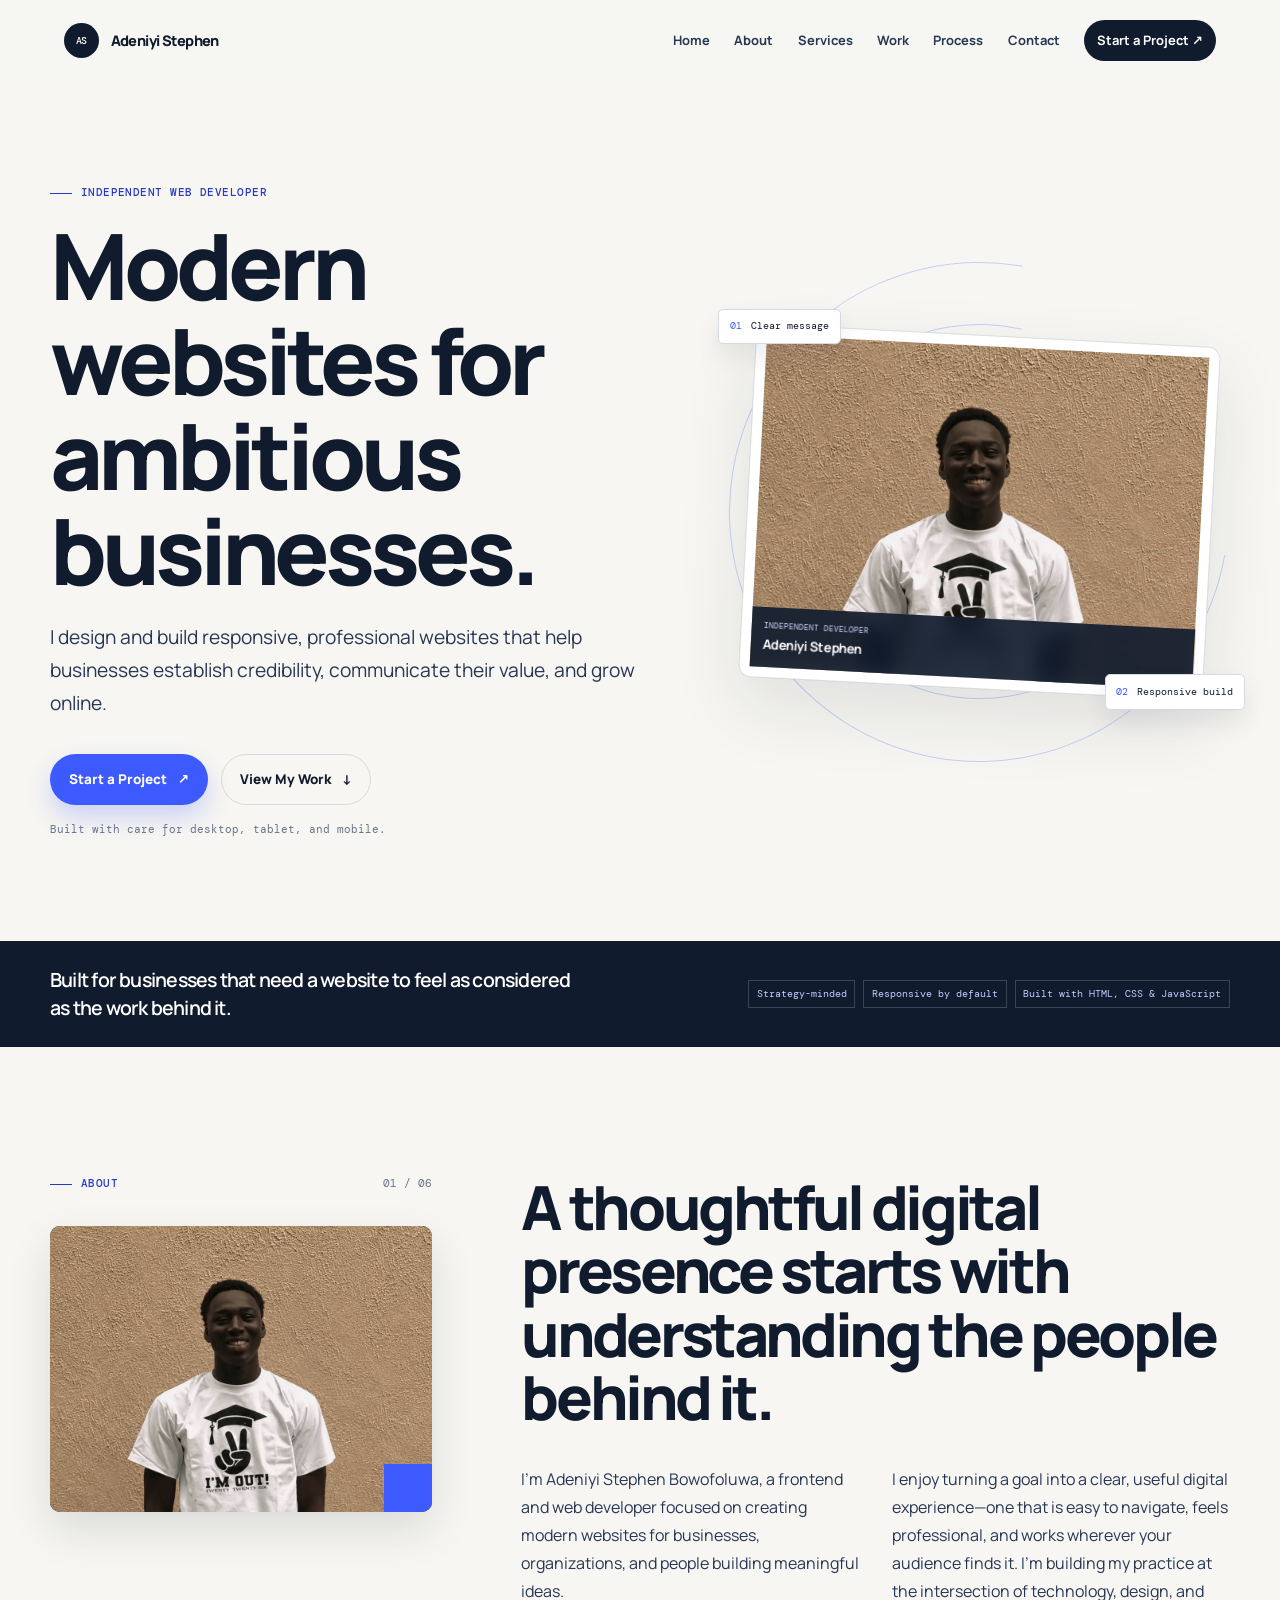
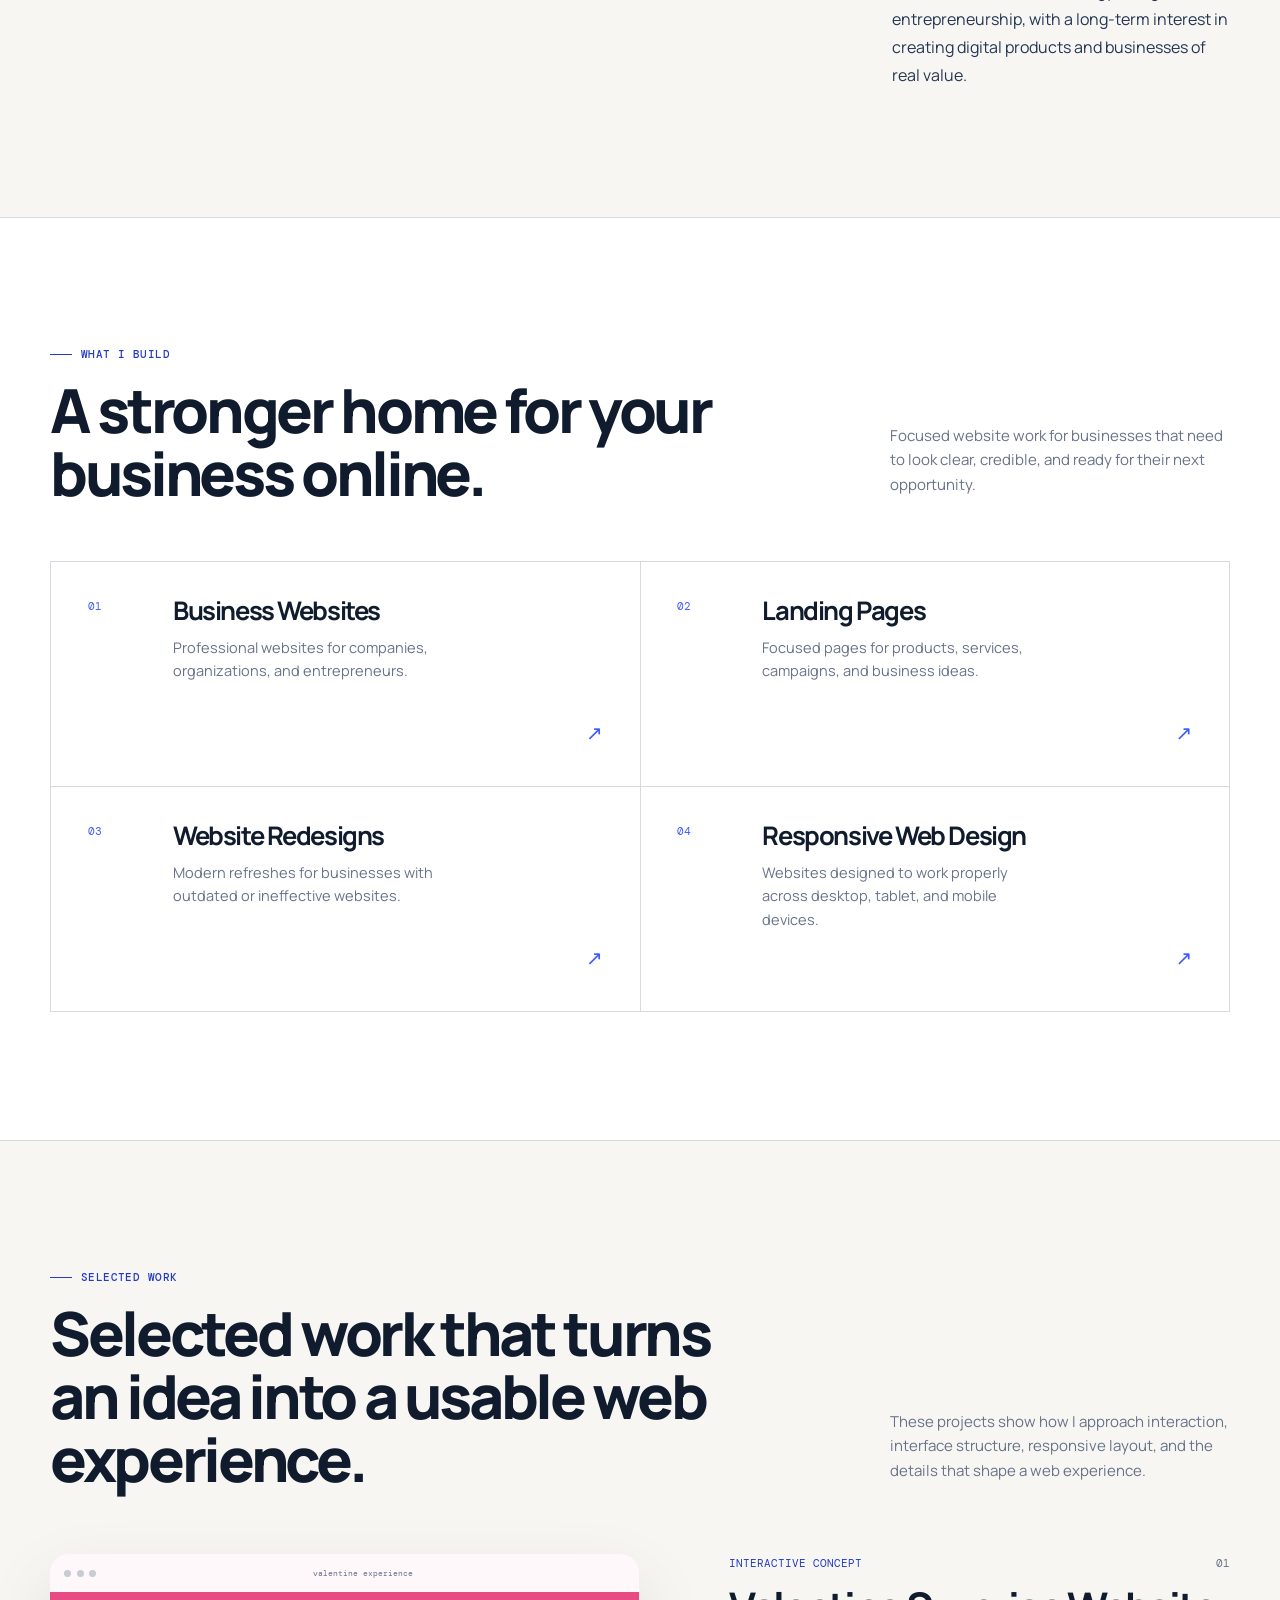
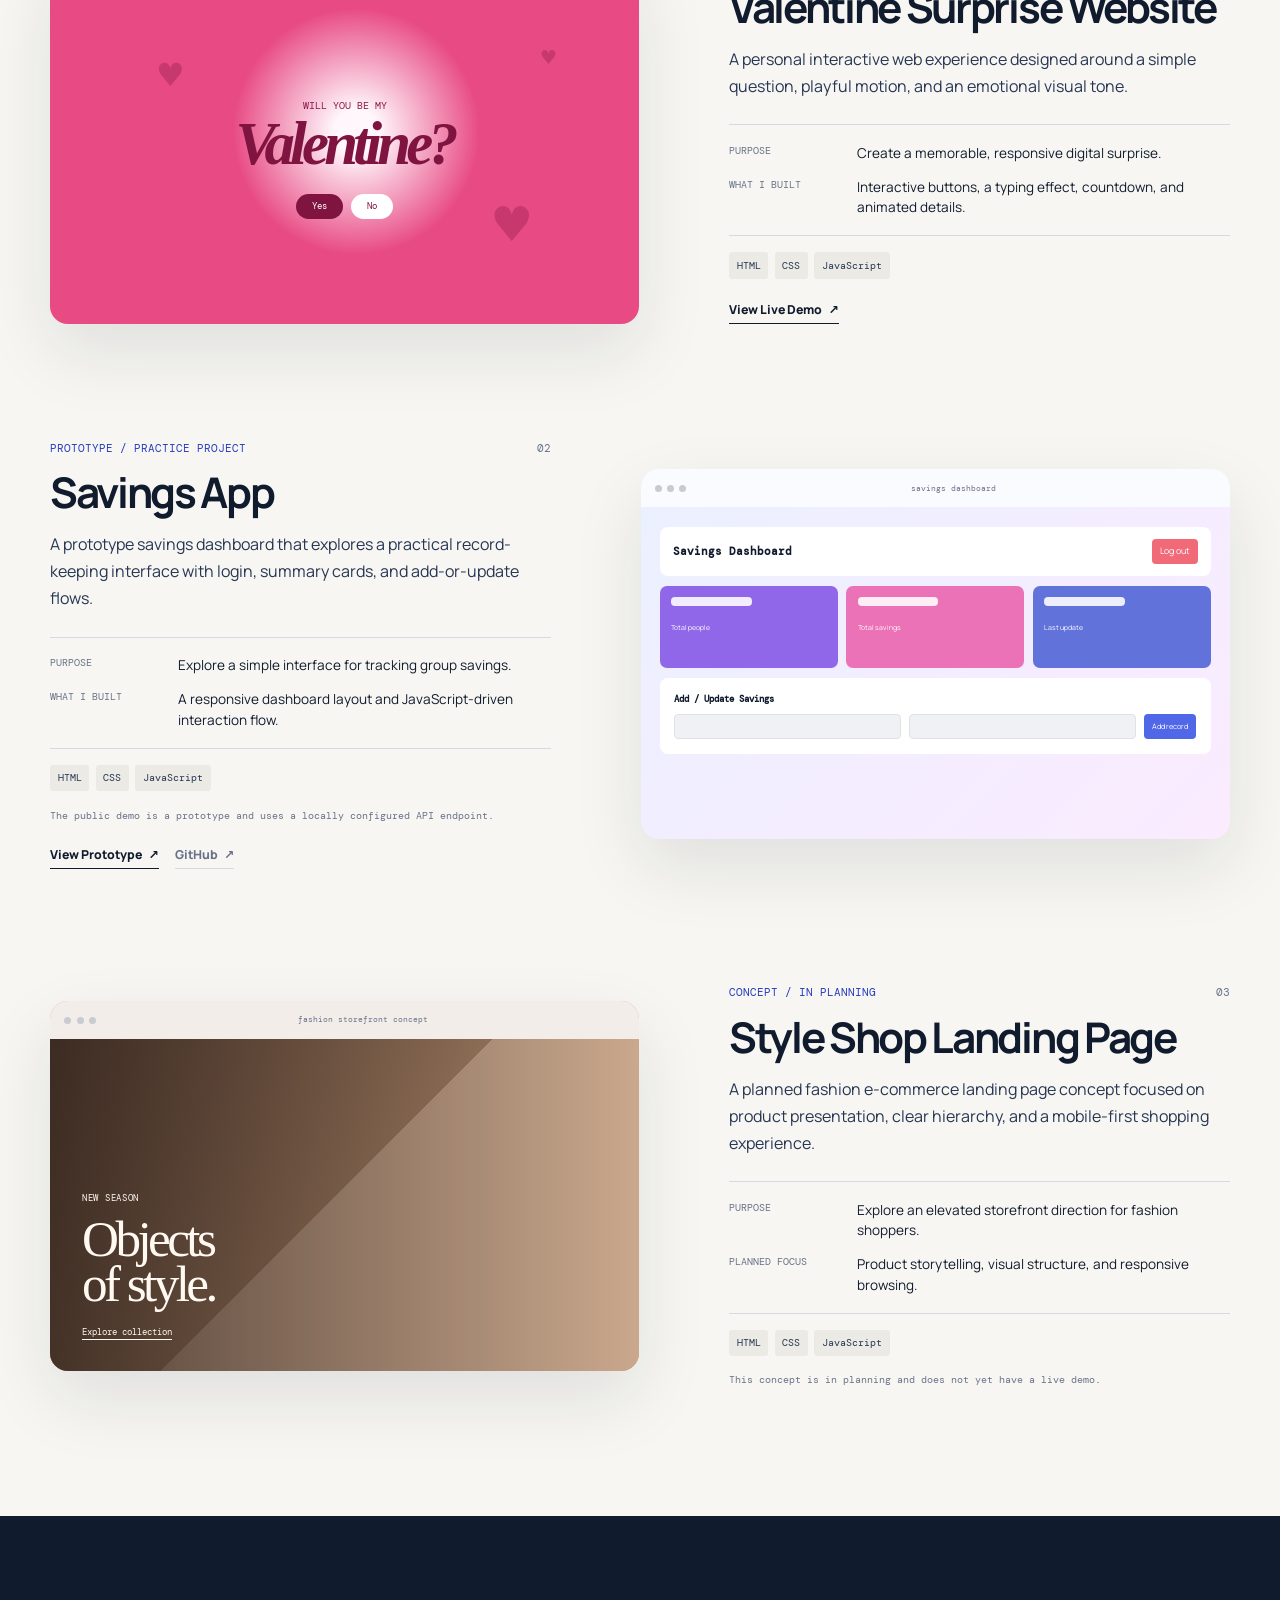
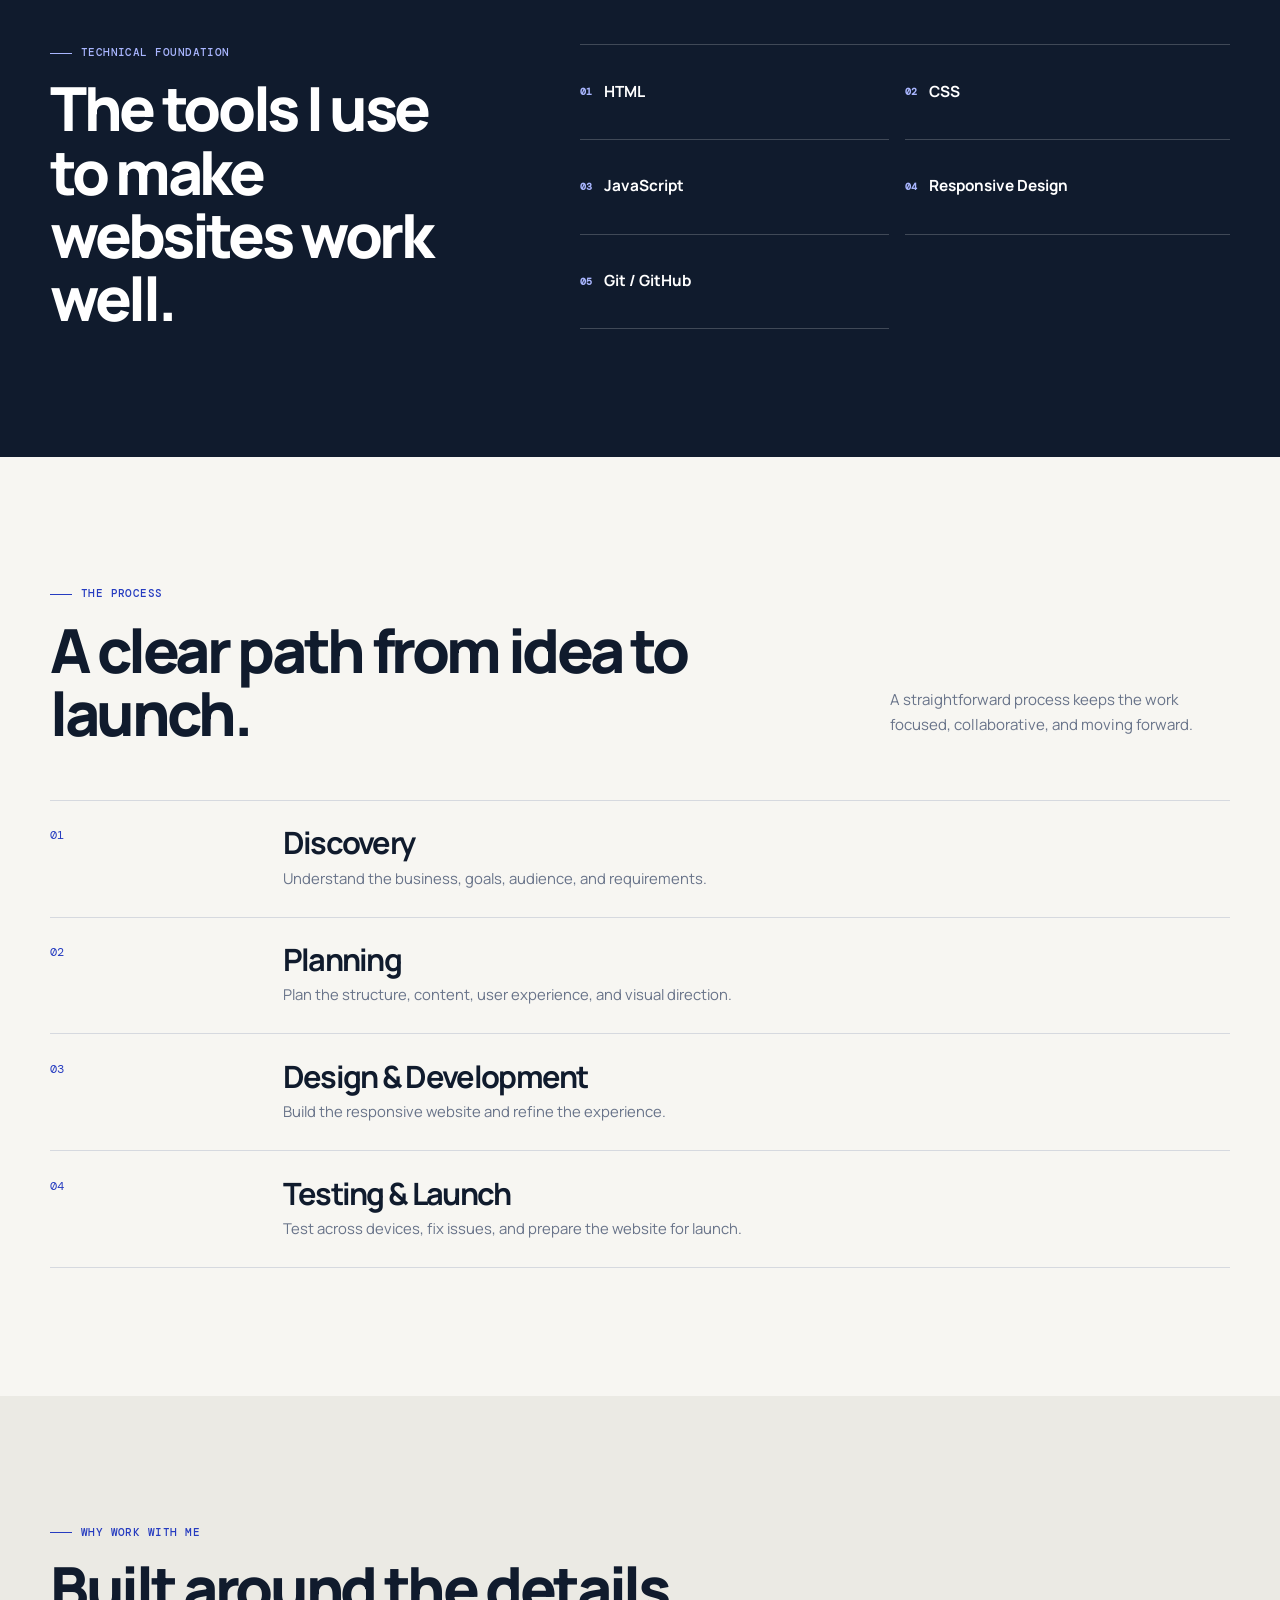
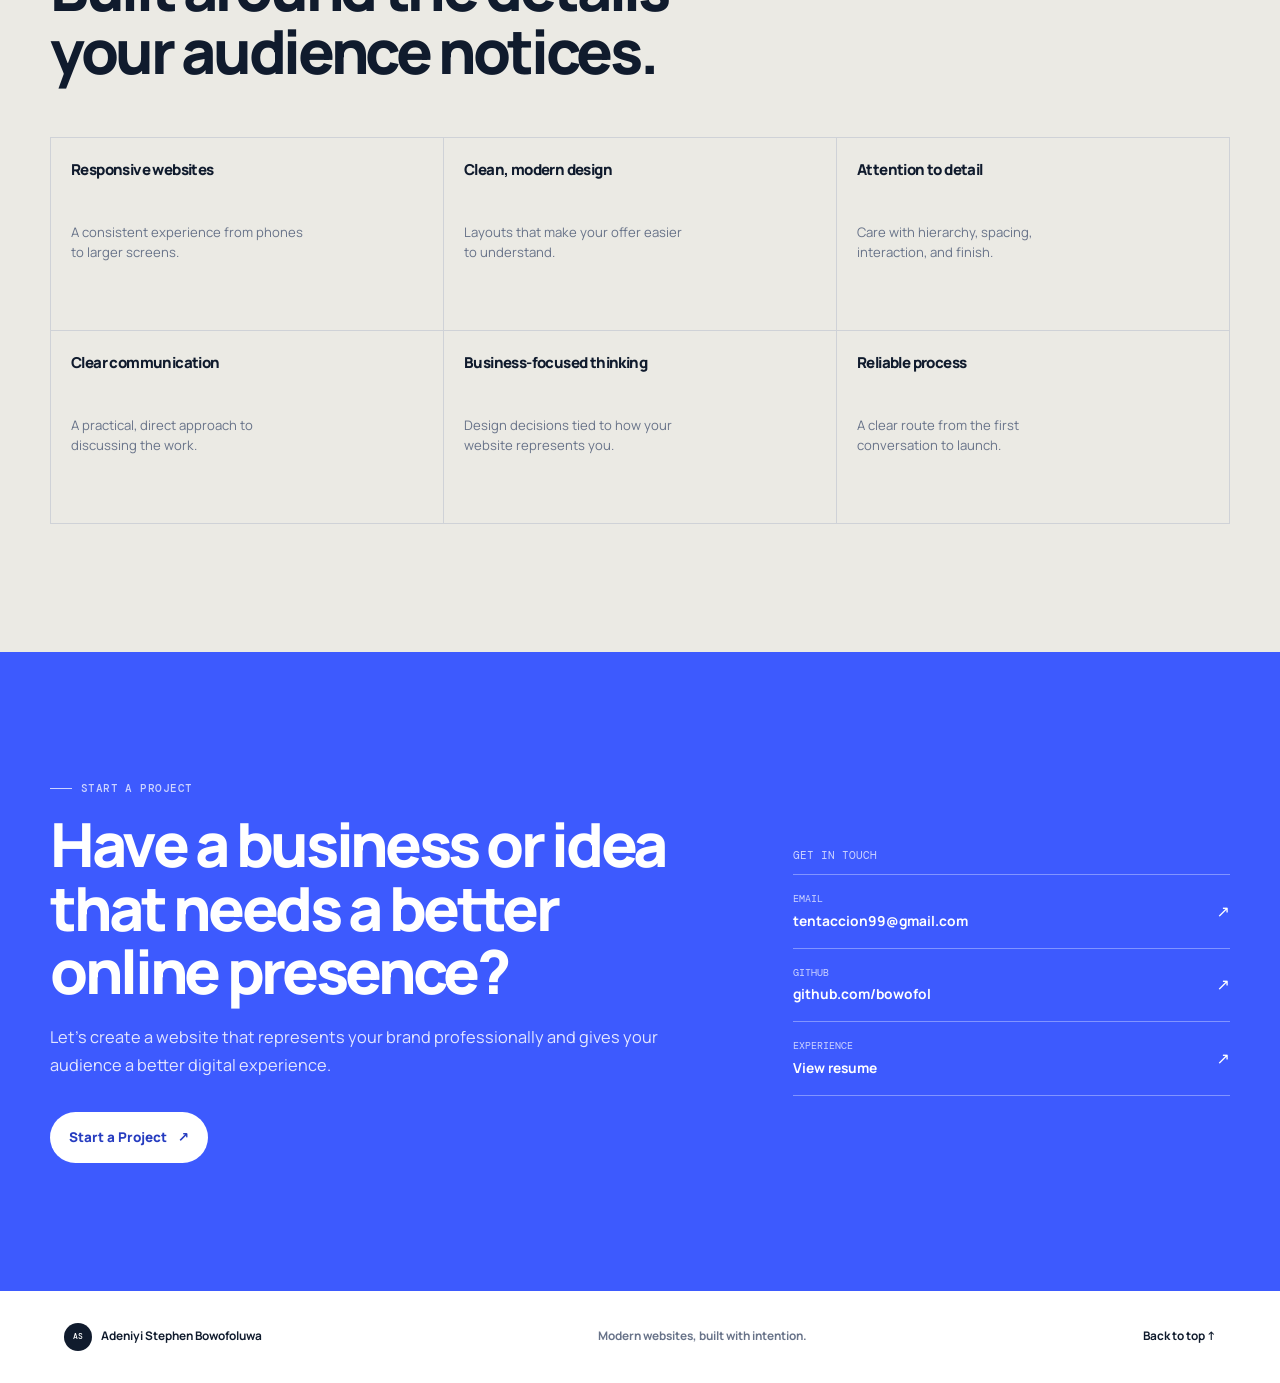
==== index.html @ f4aebc7f "Initial commit Created from https://vercel.com/new" ====
<!doctype html>
<html lang="en">
  <head>
    <meta charset="utf-8" />
    <meta name="viewport" content="width=device-width, initial-scale=1" />
    <meta
      name="description"
      content="Adeniyi Stephen Bowofoluwa builds modern, responsive websites that help businesses establish a strong and professional online presence."
    />
    <meta name="author" content="Adeniyi Stephen Bowofoluwa" />
    <meta name="theme-color" content="#101b2d" />
    <meta property="og:title" content="Adeniyi Stephen Bowofoluwa | Modern Websites for Ambitious Businesses" />
    <meta
      property="og:description"
      content="Professional, responsive websites for businesses, organizations, and entrepreneurs."
    />
    <meta property="og:type" content="website" />
    <meta name="twitter:card" content="summary" />
    <title>Adeniyi Stephen Bowofoluwa | Web Developer for Modern Businesses</title>
    <link rel="preconnect" href="https://fonts.googleapis.com" />
    <link rel="preconnect" href="https://fonts.gstatic.com" crossorigin />
    <link
      href="https://fonts.googleapis.com/css2?family=DM+Mono:wght@400;500&family=Manrope:wght@400;500;600;700;800&display=swap"
      rel="stylesheet"
    />
    <link rel="stylesheet" href="styles.css" />
  </head>
  <body>
    <header class="site-header" data-header>
      <a class="brand" href="#home" aria-label="Adeniyi Stephen Bowofoluwa home">
        <span class="brand-mark" aria-hidden="true">AS</span>
        <span class="brand-name">Adeniyi Stephen</span>
      </a>

      <button class="nav-toggle" type="button" aria-expanded="false" aria-controls="site-nav">
        <span class="sr-only">Open navigation</span>
        <span aria-hidden="true"></span>
        <span aria-hidden="true"></span>
      </button>

      <nav class="site-nav" id="site-nav" aria-label="Primary navigation">
        <a href="#home">Home</a>
        <a href="#about">About</a>
        <a href="#services">Services</a>
        <a href="#work">Work</a>
        <a href="#process">Process</a>
        <a href="#contact">Contact</a>
        <a class="nav-cta" href="#contact">Start a Project <span aria-hidden="true">↗</span></a>
      </nav>
    </header>

    <main id="home">
      <section class="hero section-shell" aria-labelledby="hero-title">
        <div class="hero-copy reveal">
          <p class="eyebrow"><span></span> Independent web developer</p>
          <h1 id="hero-title">Modern websites for ambitious businesses.</h1>
          <p class="hero-lede">
            I design and build responsive, professional websites that help businesses establish
            credibility, communicate their value, and grow online.
          </p>
          <div class="hero-actions">
            <a class="button button-primary" href="#contact">Start a Project <span aria-hidden="true">↗</span></a>
            <a class="button button-secondary" href="#work">View My Work <span aria-hidden="true">↓</span></a>
          </div>
          <p class="hero-note">Built with care for desktop, tablet, and mobile.</p>
        </div>

        <div class="hero-visual reveal" aria-hidden="true">
          <div class="orbit orbit-one"></div>
          <div class="orbit orbit-two"></div>
          <div class="site-preview">
            <img
              class="hero-banner-photo"
              src="WhatsApp%20Image%202026-09-20%20at%2010.04.48%20PM.jpeg"
              alt=""
            />
            <div class="hero-banner-caption">
              <span>Independent developer</span>
              <strong>Adeniyi Stephen</strong>
            </div>
          </div>
          <div class="floating-note note-one"><span>01</span> Clear message</div>
          <div class="floating-note note-two"><span>02</span> Responsive build</div>
        </div>
      </section>

      <section class="intro-strip" aria-label="Core focus">
        <div class="section-shell intro-strip-inner">
          <p>Built for businesses that need a website to feel as considered as the work behind it.</p>
          <div>
            <span>Strategy-minded</span>
            <span>Responsive by default</span>
            <span>Built with HTML, CSS &amp; JavaScript</span>
          </div>
        </div>
      </section>

      <section class="about-section section-shell section-space" id="about" aria-labelledby="about-title">
        <div class="about-side reveal">
          <div class="section-label">
            <p class="eyebrow"><span></span> About</p>
            <p class="section-index">01 / 06</p>
          </div>
          <figure class="about-photo-frame">
            <img
              class="about-photo"
              src="WhatsApp%20Image%202026-09-20%20at%2010.04.48%20PM.jpeg"
              alt="Adeniyi Stephen Bowofoluwa"
            />
          </figure>
        </div>
        <div class="about-content reveal">
          <h2 id="about-title">A thoughtful digital presence starts with understanding the people behind it.</h2>
          <div class="about-copy">
            <p>
              I’m Adeniyi Stephen Bowofoluwa, a frontend and web developer focused on creating
              modern websites for businesses, organizations, and people building meaningful ideas.
            </p>
            <p>
              I enjoy turning a goal into a clear, useful digital experience—one that is easy to
              navigate, feels professional, and works wherever your audience finds it. I’m building
              my practice at the intersection of technology, design, and entrepreneurship, with a
              long-term interest in creating digital products and businesses of real value.
            </p>
          </div>
        </div>
      </section>

      <section class="services-section" id="services" aria-labelledby="services-title">
        <div class="section-shell section-space">
          <div class="section-heading reveal">
            <div>
              <p class="eyebrow"><span></span> What I build</p>
              <h2 id="services-title">A stronger home for your business online.</h2>
            </div>
            <p>
              Focused website work for businesses that need to look clear, credible, and ready for
              their next opportunity.
            </p>
          </div>

          <div class="service-grid">
            <article class="service-card reveal">
              <p class="service-number">01</p>
              <div>
                <h3>Business Websites</h3>
                <p>Professional websites for companies, organizations, and entrepreneurs.</p>
              </div>
              <span class="service-arrow" aria-hidden="true">↗</span>
            </article>
            <article class="service-card reveal">
              <p class="service-number">02</p>
              <div>
                <h3>Landing Pages</h3>
                <p>Focused pages for products, services, campaigns, and business ideas.</p>
              </div>
              <span class="service-arrow" aria-hidden="true">↗</span>
            </article>
            <article class="service-card reveal">
              <p class="service-number">03</p>
              <div>
                <h3>Website Redesigns</h3>
                <p>Modern refreshes for businesses with outdated or ineffective websites.</p>
              </div>
              <span class="service-arrow" aria-hidden="true">↗</span>
            </article>
            <article class="service-card reveal">
              <p class="service-number">04</p>
              <div>
                <h3>Responsive Web Design</h3>
                <p>Websites designed to work properly across desktop, tablet, and mobile devices.</p>
              </div>
              <span class="service-arrow" aria-hidden="true">↗</span>
            </article>
          </div>
        </div>
      </section>

      <section class="work-section section-shell section-space" id="work" aria-labelledby="work-title">
        <div class="section-heading work-heading reveal">
          <div>
            <p class="eyebrow"><span></span> Selected work</p>
            <h2 id="work-title">Selected work that turns an idea into a usable web experience.</h2>
          </div>
          <p>
            These projects show how I approach interaction, interface structure, responsive layout,
            and the details that shape a web experience.
          </p>
        </div>

        <div class="project-list">
          <article class="project-card reveal">
            <div class="project-art valentine-art" role="img" aria-label="Stylized preview of the Valentine Surprise Website">
              <div class="browser-top"><span></span><span></span><span></span><p>valentine experience</p></div>
              <div class="valentine-screen">
                <i class="heart heart-one">♥</i><i class="heart heart-two">♥</i><i class="heart heart-three">♥</i>
                <p>Will you be my</p><strong>Valentine?</strong>
                <div><span>Yes</span><span>No</span></div>
              </div>
            </div>
            <div class="project-content">
              <div class="project-topline"><p>Interactive concept</p><span>01</span></div>
              <h3>Valentine Surprise Website</h3>
              <p class="project-summary">
                A personal interactive web experience designed around a simple question, playful
                motion, and an emotional visual tone.
              </p>
              <dl class="project-details">
                <div><dt>Purpose</dt><dd>Create a memorable, responsive digital surprise.</dd></div>
                <div><dt>What I built</dt><dd>Interactive buttons, a typing effect, countdown, and animated details.</dd></div>
              </dl>
              <ul class="tag-list" aria-label="Technologies used">
                <li>HTML</li><li>CSS</li><li>JavaScript</li>
              </ul>
              <div class="project-links">
                <a class="text-link" href="https://valentines-9ko6.vercel.app/" target="_blank" rel="noreferrer">View Live Demo <span aria-hidden="true">↗</span></a>
              </div>
            </div>
          </article>

          <article class="project-card project-card-reverse reveal">
            <div class="project-art savings-art" role="img" aria-label="Stylized preview of the Savings App prototype">
              <div class="browser-top"><span></span><span></span><span></span><p>savings dashboard</p></div>
              <div class="savings-screen">
                <div class="savings-head"><b>Savings Dashboard</b><span>Log out</span></div>
                <div class="savings-stats"><span><i></i><small>Total people</small></span><span><i></i><small>Total savings</small></span><span><i></i><small>Last update</small></span></div>
                <div class="savings-form"><b>Add / Update Savings</b><i></i><i></i><span>Add record</span></div>
              </div>
            </div>
            <div class="project-content">
              <div class="project-topline"><p>Prototype / practice project</p><span>02</span></div>
              <h3>Savings App</h3>
              <p class="project-summary">
                A prototype savings dashboard that explores a practical record-keeping interface
                with login, summary cards, and add-or-update flows.
              </p>
              <dl class="project-details">
                <div><dt>Purpose</dt><dd>Explore a simple interface for tracking group savings.</dd></div>
                <div><dt>What I built</dt><dd>A responsive dashboard layout and JavaScript-driven interaction flow.</dd></div>
              </dl>
              <ul class="tag-list" aria-label="Technologies used">
                <li>HTML</li><li>CSS</li><li>JavaScript</li>
              </ul>
              <p class="project-note">The public demo is a prototype and uses a locally configured API endpoint.</p>
              <div class="project-links">
                <a class="text-link" href="https://saving-app-pi.vercel.app/" target="_blank" rel="noreferrer">View Prototype <span aria-hidden="true">↗</span></a>
                <a class="text-link text-link-muted" href="https://github.com/bowofol/saving-app" target="_blank" rel="noreferrer">GitHub <span aria-hidden="true">↗</span></a>
              </div>
            </div>
          </article>

          <article class="project-card project-concept reveal">
            <div class="project-art fashion-art" role="img" aria-label="Concept preview for a fashion e-commerce landing page">
              <div class="browser-top"><span></span><span></span><span></span><p>fashion storefront concept</p></div>
              <div class="fashion-screen"><p>NEW SEASON</p><strong>Objects<br />of style.</strong><span>Explore collection</span></div>
            </div>
            <div class="project-content">
              <div class="project-topline"><p>Concept / in planning</p><span>03</span></div>
              <h3>Style Shop Landing Page</h3>
              <p class="project-summary">
                A planned fashion e-commerce landing page concept focused on product presentation,
                clear hierarchy, and a mobile-first shopping experience.
              </p>
              <dl class="project-details">
                <div><dt>Purpose</dt><dd>Explore an elevated storefront direction for fashion shoppers.</dd></div>
                <div><dt>Planned focus</dt><dd>Product storytelling, visual structure, and responsive browsing.</dd></div>
              </dl>
              <ul class="tag-list" aria-label="Planned technologies">
                <li>HTML</li><li>CSS</li><li>JavaScript</li>
              </ul>
              <p class="project-note">This concept is in planning and does not yet have a live demo.</p>
            </div>
          </article>
        </div>
      </section>

      <section class="skills-section" id="skills" aria-labelledby="skills-title">
        <div class="section-shell skills-inner reveal">
          <div>
            <p class="eyebrow"><span></span> Technical foundation</p>
            <h2 id="skills-title">The tools I use to make websites work well.</h2>
          </div>
          <ul class="skills-list">
            <li><span>01</span> HTML</li>
            <li><span>02</span> CSS</li>
            <li><span>03</span> JavaScript</li>
            <li><span>04</span> Responsive Design</li>
            <li><span>05</span> Git / GitHub</li>
          </ul>
        </div>
      </section>

      <section class="process-section section-shell section-space" id="process" aria-labelledby="process-title">
        <div class="section-heading reveal">
          <div>
            <p class="eyebrow"><span></span> The process</p>
            <h2 id="process-title">A clear path from idea to launch.</h2>
          </div>
          <p>A straightforward process keeps the work focused, collaborative, and moving forward.</p>
        </div>
        <ol class="process-list">
          <li class="reveal"><span>01</span><div><h3>Discovery</h3><p>Understand the business, goals, audience, and requirements.</p></div></li>
          <li class="reveal"><span>02</span><div><h3>Planning</h3><p>Plan the structure, content, user experience, and visual direction.</p></div></li>
          <li class="reveal"><span>03</span><div><h3>Design &amp; Development</h3><p>Build the responsive website and refine the experience.</p></div></li>
          <li class="reveal"><span>04</span><div><h3>Testing &amp; Launch</h3><p>Test across devices, fix issues, and prepare the website for launch.</p></div></li>
        </ol>
      </section>

      <section class="benefits-section" aria-labelledby="benefits-title">
        <div class="section-shell section-space">
          <div class="benefits-intro reveal">
            <p class="eyebrow"><span></span> Why work with me</p>
            <h2 id="benefits-title">Built around the details your audience notices.</h2>
          </div>
          <div class="benefits-grid">
            <article class="reveal"><span>Responsive websites</span><p>A consistent experience from phones to larger screens.</p></article>
            <article class="reveal"><span>Clean, modern design</span><p>Layouts that make your offer easier to understand.</p></article>
            <article class="reveal"><span>Attention to detail</span><p>Care with hierarchy, spacing, interaction, and finish.</p></article>
            <article class="reveal"><span>Clear communication</span><p>A practical, direct approach to discussing the work.</p></article>
            <article class="reveal"><span>Business-focused thinking</span><p>Design decisions tied to how your website represents you.</p></article>
            <article class="reveal"><span>Reliable process</span><p>A clear route from the first conversation to launch.</p></article>
          </div>
        </div>
      </section>

      <section class="contact-section" id="contact" aria-labelledby="contact-title">
        <div class="section-shell contact-inner">
          <div class="contact-copy reveal">
            <p class="eyebrow"><span></span> Start a project</p>
            <h2 id="contact-title">Have a business or idea that needs a better online presence?</h2>
            <p>
              Let’s create a website that represents your brand professionally and gives your
              audience a better digital experience.
            </p>
            <a class="button button-light" href="mailto:tentaccion99@gmail.com">Start a Project <span aria-hidden="true">↗</span></a>
          </div>
          <div class="contact-links reveal">
            <p>Get in touch</p>
            <a href="mailto:tentaccion99@gmail.com"><span>Email</span><strong>tentaccion99@gmail.com</strong><i aria-hidden="true">↗</i></a>
            <a href="https://github.com/bowofol" target="_blank" rel="noreferrer"><span>GitHub</span><strong>github.com/bowofol</strong><i aria-hidden="true">↗</i></a>
            <a href="resume.html"><span>Experience</span><strong>View resume</strong><i aria-hidden="true">↗</i></a>
          </div>
        </div>
      </section>
    </main>

    <footer class="site-footer">
      <div><span class="brand-mark" aria-hidden="true">AS</span><span>Adeniyi Stephen Bowofoluwa</span></div>
      <p>Modern websites, built with intention.</p>
      <a href="#home">Back to top <span aria-hidden="true">↑</span></a>
    </footer>

    <script src="script.js"></script>
  </body>
</html>
---- styles.css ----
:root {
  --ink: #101b2d;
  --ink-soft: #263653;
  --paper: #f7f6f2;
  --paper-deep: #ebeae4;
  --white: #ffffff;
  --muted: #687389;
  --line: #d6d9df;
  --blue: #3d5afe;
  --blue-dark: #263cc0;
  --lavender: #e8eaff;
  --peach: #f9ddd2;
  --green: #dff1e6;
  --mono: "DM Mono", monospace;
  --sans: "Manrope", system-ui, sans-serif;
  --radius: 18px;
  --shadow: 0 28px 70px rgba(16, 27, 45, 0.1);
  color-scheme: light;
  font-family: var(--sans);
}

* { box-sizing: border-box; }
html { scroll-behavior: smooth; scroll-padding-top: 100px; }
body { margin: 0; overflow-x: hidden; color: var(--ink); background: var(--paper); font-size: 16px; line-height: 1.6; }
body.nav-open { overflow: hidden; }
a { color: inherit; text-decoration: none; }
button { font: inherit; }
h1, h2, h3, p { margin-top: 0; }
h1, h2, h3 { letter-spacing: -0.055em; line-height: 1.04; }
h1 { margin-bottom: 1.45rem; font-size: clamp(3.05rem, 7.15vw, 6.8rem); font-weight: 800; }
h2 { margin-bottom: 0; font-size: clamp(2.25rem, 4.75vw, 4.25rem); font-weight: 800; }
h3 { margin-bottom: 0; font-size: clamp(1.35rem, 2vw, 1.75rem); font-weight: 700; }
:focus-visible { outline: 3px solid var(--blue); outline-offset: 4px; }

.sr-only { position: absolute; width: 1px; height: 1px; padding: 0; margin: -1px; overflow: hidden; clip: rect(0, 0, 0, 0); white-space: nowrap; border: 0; }
.section-shell { width: min(1180px, calc(100% - 3rem)); margin-inline: auto; }
.section-space { padding-block: clamp(5rem, 10vw, 9.5rem); }
.eyebrow { display: flex; align-items: center; gap: 0.55rem; margin-bottom: 0.9rem; color: var(--blue-dark); font-family: var(--mono); font-size: 0.7rem; font-weight: 500; letter-spacing: 0.04em; text-transform: uppercase; }
.eyebrow span { width: 22px; height: 1px; background: currentColor; }

.site-header { position: sticky; top: 0; z-index: 20; display: flex; min-height: 82px; align-items: center; justify-content: space-between; padding-inline: clamp(1.5rem, 5vw, 4.5rem); border-bottom: 1px solid transparent; background: rgba(247, 246, 242, 0.78); backdrop-filter: blur(18px); transition: background 180ms ease, border-color 180ms ease, box-shadow 180ms ease; }
.site-header.has-shadow { border-color: rgba(16, 27, 45, 0.11); background: rgba(247, 246, 242, 0.94); box-shadow: 0 8px 28px rgba(16, 27, 45, 0.05); }
.brand { display: inline-flex; align-items: center; gap: 0.72rem; font-size: 0.91rem; font-weight: 800; letter-spacing: -0.04em; }
.brand-mark { display: inline-grid; width: 35px; height: 35px; place-items: center; color: var(--white); background: var(--ink); border-radius: 50%; font-family: var(--mono); font-size: 0.62rem; font-weight: 500; letter-spacing: -0.06em; }
.site-nav { display: flex; align-items: center; gap: clamp(0.9rem, 1.9vw, 1.8rem); color: var(--ink-soft); font-size: 0.81rem; font-weight: 700; }
.site-nav > a:not(.nav-cta) { position: relative; }
.site-nav > a:not(.nav-cta)::after { position: absolute; right: 0; bottom: -0.38rem; left: 0; height: 1px; content: ""; background: var(--blue); transform: scaleX(0); transform-origin: right; transition: transform 180ms ease; }
.site-nav > a:not(.nav-cta):hover::after, .site-nav > a:not(.nav-cta):focus-visible::after { transform: scaleX(1); transform-origin: left; }
.nav-cta { padding: 0.62rem 0.82rem; color: var(--white); background: var(--ink); border-radius: 999px; transition: transform 180ms ease, background 180ms ease; }
.nav-cta:hover, .nav-cta:focus-visible { background: var(--blue-dark); transform: translateY(-2px); }
.nav-toggle { display: none; }

.hero { display: grid; grid-template-columns: minmax(0, 1.08fr) minmax(380px, 0.92fr); gap: clamp(3rem, 7vw, 7.5rem); align-items: center; min-height: calc(100svh - 82px); padding-block: clamp(4.5rem, 8vw, 7.2rem); }
.hero-copy { max-width: 750px; }
.hero-lede { max-width: 645px; margin-bottom: 0; color: var(--ink-soft); font-size: clamp(1.04rem, 1.8vw, 1.2rem); line-height: 1.72; }
.hero-actions { display: flex; flex-wrap: wrap; gap: 0.8rem; margin-top: 2.15rem; }
.button { display: inline-flex; min-height: 51px; align-items: center; justify-content: center; gap: 0.7rem; padding: 0.78rem 1.12rem; border: 1px solid transparent; border-radius: 999px; font-size: 0.84rem; font-weight: 800; transition: transform 180ms ease, background 180ms ease, color 180ms ease, border-color 180ms ease; }
.button:hover, .button:focus-visible { transform: translateY(-3px); }
.button-primary { color: var(--white); background: var(--blue); box-shadow: 0 12px 24px rgba(61, 90, 254, 0.23); }
.button-primary:hover, .button-primary:focus-visible { background: var(--blue-dark); }
.button-secondary { border-color: var(--line); background: transparent; }
.button-secondary:hover, .button-secondary:focus-visible { border-color: var(--ink); background: var(--white); }
.hero-note { margin: 1rem 0 0; color: var(--muted); font-family: var(--mono); font-size: 0.69rem; }

.hero-visual { position: relative; display: grid; min-height: 495px; place-items: center; }
.site-preview { position: relative; z-index: 2; width: min(100%, 465px); padding: 0.6rem; overflow: hidden; background: var(--white); border: 1px solid rgba(16, 27, 45, 0.14); border-radius: 12px; box-shadow: var(--shadow); transform: rotate(3deg); }
.hero-banner-photo { display: block; width: 100%; aspect-ratio: 4 / 3; object-fit: cover; object-position: center 17%; filter: saturate(0.82) contrast(1.04); }
.hero-banner-caption { position: absolute; right: 0.6rem; bottom: 0.6rem; left: 0.6rem; display: grid; gap: 0.15rem; padding: 0.75rem; color: var(--white); background: rgba(16, 27, 45, 0.9); backdrop-filter: blur(8px); }
.hero-banner-caption span { color: #cdd4ff; font-family: var(--mono); font-size: 0.51rem; text-transform: uppercase; }.hero-banner-caption strong { font-size: 0.82rem; letter-spacing: -0.035em; }
.window-bar { display: flex; min-height: 26px; align-items: center; gap: 0.28rem; padding: 0 0.3rem 0.5rem; border-bottom: 1px solid var(--line); }
.window-bar > span { width: 6px; height: 6px; background: var(--line); border-radius: 50%; }
.window-bar > i { width: 40%; height: 6px; margin-left: auto; background: var(--paper-deep); border-radius: 99px; }
.preview-main { padding: 0.95rem; background: var(--paper); }
.preview-nav { display: flex; align-items: center; gap: 0.6rem; min-height: 27px; font-family: var(--mono); font-size: 0.44rem; }
.preview-nav b { margin-right: auto; font-size: 0.46rem; }
.preview-nav em { width: 18px; height: 3px; background: var(--muted); opacity: 0.55; }
.preview-statement { display: grid; gap: 0.65rem; min-height: 255px; align-content: center; padding: 2.4rem 1.3rem; color: var(--white); background: var(--ink); }
.preview-statement small { color: #a9b6ff; font-family: var(--mono); font-size: 0.52rem; text-transform: uppercase; }
.preview-statement strong { max-width: 8ch; font-size: clamp(1.55rem, 3.5vw, 2.6rem); letter-spacing: -0.08em; line-height: 0.98; }
.preview-statement i { width: 68px; height: 7px; background: var(--blue); }
.preview-cards { display: grid; grid-template-columns: 1.25fr 0.75fr 0.85fr; gap: 0.5rem; margin-top: 0.5rem; }
.preview-cards span { height: 65px; background: var(--lavender); }
.preview-cards span:nth-child(2) { background: var(--peach); }
.preview-cards span:nth-child(3) { background: var(--green); }
.orbit { position: absolute; border: 1px solid rgba(61, 90, 254, 0.25); border-radius: 50%; }
.orbit-one { width: 500px; height: 500px; border-right-color: transparent; transform: rotate(-35deg); }
.orbit-two { width: 375px; height: 375px; border-top-color: transparent; transform: rotate(58deg); }
.floating-note { position: absolute; z-index: 3; display: flex; gap: 0.55rem; align-items: center; padding: 0.54rem 0.68rem; color: var(--ink); background: var(--white); border: 1px solid var(--line); border-radius: 5px; box-shadow: 0 12px 25px rgba(16, 27, 45, 0.08); font-family: var(--mono); font-size: 0.62rem; white-space: nowrap; }
.floating-note span { color: var(--blue); }
.note-one { top: 9%; left: -2%; animation: float 6s ease-in-out infinite; }
.note-two { right: -3%; bottom: 10%; animation: float 7s ease-in-out -2s infinite; }
@keyframes float { 50% { transform: translateY(-9px); } }

.intro-strip { color: var(--white); background: var(--ink); }
.intro-strip-inner { display: flex; min-height: 106px; align-items: center; justify-content: space-between; gap: 2rem; }
.intro-strip p { max-width: 540px; margin: 0; font-size: clamp(1rem, 1.7vw, 1.22rem); font-weight: 600; letter-spacing: -0.04em; line-height: 1.45; }
.intro-strip-inner > div { display: flex; flex-wrap: wrap; justify-content: flex-end; gap: 0.5rem; }
.intro-strip span { padding: 0.35rem 0.48rem; color: #c4cdff; border: 1px solid rgba(255, 255, 255, 0.18); font-family: var(--mono); font-size: 0.61rem; }

.about-section { display: grid; grid-template-columns: 0.7fr 1.3fr; gap: clamp(2rem, 7vw, 9rem); }
.section-label { display: flex; align-items: flex-start; justify-content: space-between; }
.section-index { margin: 0; color: var(--muted); font-family: var(--mono); font-size: 0.67rem; }
.about-side { display: grid; max-width: 400px; align-content: start; gap: 1.15rem; }
.about-photo-frame { position: relative; margin: 0; overflow: hidden; background: var(--ink); border-radius: 10px; box-shadow: 0 18px 44px rgba(16, 27, 45, 0.12); }
.about-photo-frame::after { position: absolute; right: 0; bottom: 0; width: 48px; height: 48px; content: ""; background: var(--blue); }
.about-photo { display: block; width: 100%; aspect-ratio: 4 / 3; object-fit: cover; object-position: center 17%; filter: saturate(0.82) contrast(1.04); }
.about-content h2 { max-width: 920px; }
.about-copy { display: grid; grid-template-columns: repeat(2, minmax(0, 1fr)); gap: 2rem; max-width: 820px; margin-top: 2.3rem; }
.about-copy p { margin-bottom: 0; color: var(--ink-soft); font-size: 1rem; line-height: 1.75; }

.services-section { background: var(--white); border-block: 1px solid var(--line); }
.section-heading { display: flex; align-items: end; justify-content: space-between; gap: 2.5rem; margin-bottom: 3.5rem; }
.section-heading h2 { max-width: 700px; }
.section-heading > p { max-width: 340px; margin: 0 0 0.4rem; color: var(--muted); font-size: 0.94rem; line-height: 1.65; }
.service-grid { display: grid; grid-template-columns: repeat(2, minmax(0, 1fr)); border-top: 1px solid var(--line); border-left: 1px solid var(--line); }
.service-card { position: relative; display: grid; grid-template-columns: 66px 1fr auto; gap: 1.2rem; min-height: 225px; padding: clamp(1.4rem, 3vw, 2.3rem); border-right: 1px solid var(--line); border-bottom: 1px solid var(--line); transition: background 180ms ease, color 180ms ease; }
.service-card:hover { color: var(--white); background: var(--ink); }
.service-number { margin: 0; color: var(--blue); font-family: var(--mono); font-size: 0.7rem; }
.service-card h3 { margin-bottom: 0.7rem; }
.service-card div p { max-width: 29ch; margin: 0; color: var(--muted); font-size: 0.91rem; line-height: 1.6; transition: color 180ms ease; }
.service-card:hover div p { color: #ccd2df; }
.service-arrow { align-self: end; color: var(--blue); font-size: 1.25rem; transition: transform 180ms ease; }
.service-card:hover .service-arrow { transform: translate(3px, -3px); }

.work-heading { margin-bottom: 4rem; }
.project-list { display: grid; gap: clamp(4rem, 9vw, 8rem); }
.project-card { display: grid; grid-template-columns: minmax(0, 1fr) minmax(340px, 0.85fr); align-items: center; gap: clamp(2rem, 7vw, 7rem); }
.project-card-reverse { grid-template-columns: minmax(340px, 0.85fr) minmax(0, 1fr); }
.project-card-reverse .project-art { order: 2; }
.project-card-reverse .project-content { order: 1; }
.project-art { min-height: 370px; overflow: hidden; border-radius: var(--radius); box-shadow: var(--shadow); transition: transform 300ms ease, box-shadow 300ms ease; }
.project-card:hover .project-art { box-shadow: 0 34px 80px rgba(16, 27, 45, 0.17); transform: translateY(-7px); }
.browser-top { display: flex; height: 38px; align-items: center; gap: 0.32rem; padding: 0 0.9rem; background: rgba(255, 255, 255, 0.82); }
.browser-top span { width: 7px; height: 7px; background: #c8cbd1; border-radius: 50%; }
.browser-top p { margin: 0 auto; color: var(--muted); font-family: var(--mono); font-size: 0.53rem; }
.valentine-art { background: #fbd8e5; }
.valentine-screen { position: relative; display: grid; min-height: 332px; place-content: center; overflow: hidden; text-align: center; background: radial-gradient(circle at 52% 42%, #fff7fb 0, #fff7fb 6%, transparent 34%), #e84b84; }
.valentine-screen > p { position: relative; z-index: 2; margin: 0; color: #8c1a45; font-family: var(--mono); font-size: 0.63rem; text-transform: uppercase; }
.valentine-screen strong { position: relative; z-index: 2; color: #801440; font-family: Georgia, serif; font-size: clamp(2.4rem, 5vw, 3.8rem); font-style: italic; letter-spacing: -0.08em; line-height: 1; }
.valentine-screen div { position: relative; z-index: 2; display: flex; justify-content: center; gap: 0.5rem; margin-top: 1.2rem; }
.valentine-screen div span { padding: 0.35rem 1rem; color: #fff; background: #801440; border-radius: 99px; font-family: var(--mono); font-size: 0.56rem; }
.valentine-screen div span + span { color: #801440; background: #fff; }
.heart { position: absolute; color: rgba(128, 20, 64, 0.32); font-size: 2rem; font-style: normal; }
.heart-one { top: 17%; left: 18%; }.heart-two { right: 18%; bottom: 19%; font-size: 3rem; }.heart-three { right: 14%; top: 15%; font-size: 1.2rem; }
.savings-art { background: #e4e7ff; }
.savings-screen { min-height: 332px; padding: 1.2rem; background: linear-gradient(135deg, #ebf0ff, #fbebff); }
.savings-head { display: flex; align-items: center; justify-content: space-between; padding: 0.8rem; background: #fff; border-radius: 8px; font-size: 0.67rem; }
.savings-head b { font-family: var(--mono); }.savings-head span { padding: 0.32rem 0.5rem; color: #fff; background: #f16a77; border-radius: 4px; font-size: 0.55rem; }
.savings-stats { display: grid; grid-template-columns: repeat(3, 1fr); gap: 0.55rem; margin-top: 0.6rem; }
.savings-stats span { min-height: 82px; padding: 0.7rem; border-radius: 7px; background: #9167e9; }.savings-stats span:nth-child(2) { background: #ec72b7; }.savings-stats span:nth-child(3) { background: #6172db; }
.savings-stats i { display: block; width: 52%; height: 9px; background: rgba(255, 255, 255, 0.88); border-radius: 4px; }.savings-stats small { display: block; margin-top: 1rem; color: #fff; font-size: 0.43rem; }
.savings-form { display: grid; grid-template-columns: 1fr 1fr auto; gap: 0.5rem; margin-top: 0.6rem; padding: 0.9rem; background: #fff; border-radius: 8px; }.savings-form b { grid-column: 1 / -1; font-family: var(--mono); font-size: 0.56rem; }.savings-form i { height: 25px; background: #f0f1f5; border: 1px solid #e0e2e8; border-radius: 4px; }.savings-form span { display: grid; padding-inline: 0.5rem; place-items: center; color: #fff; background: #5068e8; border-radius: 4px; font-size: 0.46rem; }
.fashion-art { background: #b99a80; }.fashion-screen { display: grid; min-height: 332px; align-content: end; gap: 0.65rem; padding: 2rem; color: #fff9f2; background: linear-gradient(90deg, rgba(32, 21, 17, 0.74), rgba(32, 21, 17, 0.13)), linear-gradient(135deg, #8f6c56 0%, #b89070 48%, #e3bea0 48%, #e3bea0 100%); }.fashion-screen p { margin: 0; font-family: var(--mono); font-size: 0.56rem; letter-spacing: 0.08em; }.fashion-screen strong { font-family: Georgia, serif; font-size: clamp(2.4rem, 4vw, 3.8rem); font-weight: 400; line-height: 0.88; letter-spacing: -0.07em; }.fashion-screen span { margin-top: 0.55rem; font-family: var(--mono); font-size: 0.56rem; text-decoration: underline; text-underline-offset: 4px; }
.project-content { max-width: 530px; }.project-topline { display: flex; align-items: center; justify-content: space-between; margin-bottom: 0.9rem; }.project-topline p, .project-topline span { margin: 0; color: var(--blue-dark); font-family: var(--mono); font-size: 0.67rem; text-transform: uppercase; }.project-topline span { color: var(--muted); }.project-content h3 { margin-bottom: 1rem; font-size: clamp(2rem, 3.3vw, 3.1rem); }.project-summary { margin-bottom: 1.5rem; color: var(--ink-soft); line-height: 1.7; }
.project-details { display: grid; gap: 0.85rem; padding: 1.1rem 0; border-block: 1px solid var(--line); }.project-details div { display: grid; grid-template-columns: 115px 1fr; gap: 0.8rem; }.project-details dt { color: var(--muted); font-family: var(--mono); font-size: 0.62rem; text-transform: uppercase; }.project-details dd { margin: 0; font-size: 0.85rem; line-height: 1.5; }.tag-list { display: flex; flex-wrap: wrap; gap: 0.4rem; padding: 0; margin: 1rem 0 0; list-style: none; }.tag-list li { padding: 0.33rem 0.48rem; color: var(--ink-soft); background: var(--paper-deep); border-radius: 3px; font-family: var(--mono); font-size: 0.61rem; }.project-links { display: flex; flex-wrap: wrap; gap: 1rem; margin-top: 1.35rem; }.text-link { display: inline-flex; align-items: center; gap: 0.4rem; padding-bottom: 0.22rem; border-bottom: 1px solid var(--ink); font-size: 0.77rem; font-weight: 800; transition: color 180ms ease, border-color 180ms ease; }.text-link:hover, .text-link:focus-visible { color: var(--blue-dark); border-color: var(--blue-dark); }.text-link-muted { color: var(--muted); border-color: var(--line); }.project-note { margin: 1.05rem 0 0; color: var(--muted); font-family: var(--mono); font-size: 0.65rem; line-height: 1.5; }.project-concept { opacity: 0.77; }.project-concept:hover { opacity: 1; }

.skills-section { color: var(--white); background: var(--ink); }.skills-inner { display: grid; grid-template-columns: minmax(0, 0.8fr) minmax(350px, 1.2fr); gap: 6rem; padding-block: clamp(5rem, 10vw, 8rem); }.skills-section .eyebrow { color: #a9b6ff; }.skills-section h2 { max-width: 570px; }.skills-list { display: grid; grid-template-columns: repeat(2, minmax(0, 1fr)); gap: 0; padding: 0; margin: 0; list-style: none; border-top: 1px solid rgba(255, 255, 255, 0.2); }.skills-list li { display: flex; gap: 0.75rem; align-items: center; min-height: 70px; border-bottom: 1px solid rgba(255, 255, 255, 0.2); font-size: 0.96rem; font-weight: 700; }.skills-list li:nth-child(odd) { margin-right: 1rem; }.skills-list span { color: #a9b6ff; font-family: var(--mono); font-size: 0.6rem; }
.process-section { padding-bottom: clamp(5rem, 10vw, 9.5rem); }.process-list { padding: 0; margin: 0; list-style: none; border-top: 1px solid var(--line); }.process-list li { display: grid; grid-template-columns: 17% 1fr; gap: 2rem; padding: 1.65rem 0; border-bottom: 1px solid var(--line); transition: padding 180ms ease; }.process-list li:hover { padding-inline: 1rem; }.process-list > li > span { color: var(--blue-dark); font-family: var(--mono); font-size: 0.72rem; }.process-list h3 { margin-bottom: 0.45rem; font-size: clamp(1.45rem, 2.4vw, 2.1rem); }.process-list p { max-width: 560px; margin-bottom: 0; color: var(--muted); font-size: 0.93rem; }
.benefits-section { background: var(--paper-deep); }.benefits-intro { max-width: 700px; margin-bottom: 3.4rem; }.benefits-grid { display: grid; grid-template-columns: repeat(3, 1fr); gap: 1px; background: #cfd2d7; border: 1px solid #cfd2d7; }.benefits-grid article { min-height: 192px; padding: 1.25rem; background: var(--paper-deep); transition: color 180ms ease, background 180ms ease; }.benefits-grid article:hover { color: var(--white); background: var(--blue); }.benefits-grid span { display: block; margin-bottom: 2.5rem; font-size: 0.94rem; font-weight: 800; letter-spacing: -0.04em; }.benefits-grid p { max-width: 29ch; margin: 0; color: var(--muted); font-size: 0.82rem; line-height: 1.55; transition: color 180ms ease; }.benefits-grid article:hover p { color: #dfe3ff; }
.contact-section { color: var(--white); background: var(--blue); }.contact-section .eyebrow { color: #cdd4ff; }.contact-inner { display: grid; grid-template-columns: minmax(0, 1.12fr) minmax(320px, 0.78fr); gap: clamp(3rem, 9vw, 10rem); padding-block: clamp(5rem, 10vw, 9rem); }.contact-copy h2 { max-width: 780px; }.contact-copy > p:not(.eyebrow) { max-width: 630px; margin: 1.4rem 0 2rem; color: #e3e6ff; font-size: 1.02rem; line-height: 1.7; }.button-light { color: var(--blue-dark); background: var(--white); }.button-light:hover, .button-light:focus-visible { color: var(--white); background: var(--ink); }.contact-links { align-self: center; }.contact-links > p { margin-bottom: 0.65rem; color: #cdd4ff; font-family: var(--mono); font-size: 0.67rem; text-transform: uppercase; }.contact-links a { display: grid; grid-template-columns: 1fr auto; gap: 0.2rem 1rem; padding: 1rem 0; border-top: 1px solid rgba(255, 255, 255, 0.35); transition: padding 180ms ease; }.contact-links a:last-child { border-bottom: 1px solid rgba(255, 255, 255, 0.35); }.contact-links a:hover, .contact-links a:focus-visible { padding-inline: 0.5rem; }.contact-links span { color: #cdd4ff; font-family: var(--mono); font-size: 0.6rem; text-transform: uppercase; }.contact-links strong { font-size: 0.86rem; }.contact-links i { grid-column: 2; grid-row: 1 / span 2; align-self: center; font-style: normal; }
.site-footer { display: flex; min-height: 92px; align-items: center; justify-content: space-between; gap: 1rem; padding: 1.2rem clamp(1.5rem, 5vw, 4.5rem); background: var(--white); color: var(--muted); font-size: 0.74rem; font-weight: 700; }.site-footer > div { display: flex; align-items: center; gap: 0.55rem; color: var(--ink); }.site-footer .brand-mark { width: 28px; height: 28px; font-size: 0.5rem; }.site-footer p { margin: 0; }.site-footer > a { color: var(--ink); }.site-footer > a:hover { color: var(--blue-dark); }
.js .reveal { opacity: 0; transform: translateY(22px); transition: opacity 600ms ease, transform 600ms ease; }.js .reveal.is-visible { opacity: 1; transform: translateY(0); }.js .service-card.reveal:nth-child(2), .js .benefits-grid .reveal:nth-child(2), .js .process-list .reveal:nth-child(2) { transition-delay: 70ms; }.js .service-card.reveal:nth-child(3), .js .benefits-grid .reveal:nth-child(3), .js .process-list .reveal:nth-child(3) { transition-delay: 120ms; }.js .service-card.reveal:nth-child(4), .js .benefits-grid .reveal:nth-child(4), .js .process-list .reveal:nth-child(4) { transition-delay: 170ms; }

@media (max-width: 980px) {
  .site-header { min-height: 72px; }.nav-toggle { position: relative; z-index: 22; display: grid; width: 42px; height: 42px; place-content: center; gap: 5px; padding: 0; background: transparent; border: 1px solid var(--line); border-radius: 50%; cursor: pointer; }.nav-toggle span:not(.sr-only) { display: block; width: 17px; height: 1px; background: var(--ink); transition: transform 180ms ease; }.nav-toggle[aria-expanded="true"] span:nth-child(2) { transform: translateY(3px) rotate(45deg); }.nav-toggle[aria-expanded="true"] span:nth-child(3) { transform: translateY(-3px) rotate(-45deg); }.site-nav { position: fixed; inset: 72px 1rem auto; display: none; align-items: stretch; gap: 0; padding: 0.65rem; background: var(--white); border: 1px solid var(--line); border-radius: 12px; box-shadow: var(--shadow); }.site-nav.is-open { display: flex; }.site-nav > a { padding: 0.82rem; }.site-nav > a:not(.nav-cta)::after { display: none; }.nav-cta { margin-top: 0.35rem; text-align: center; }.hero { grid-template-columns: minmax(0, 1fr) minmax(340px, 0.75fr); gap: 2.5rem; }.hero-visual { min-height: 410px; }.site-preview { transform: rotate(2deg) scale(0.9); }.orbit-one { width: 410px; height: 410px; }.orbit-two { width: 320px; height: 320px; }.intro-strip-inner, .section-heading { align-items: flex-start; flex-direction: column; }.intro-strip-inner { padding-block: 1.5rem; }.intro-strip-inner > div { justify-content: flex-start; }.section-heading { gap: 1rem; }.section-heading > p { max-width: 520px; }.about-section { grid-template-columns: 1fr; gap: 2rem; }.section-label { max-width: 500px; }.project-card, .project-card-reverse { grid-template-columns: minmax(0, 1fr) minmax(280px, 0.75fr); gap: 2.5rem; }.skills-inner { grid-template-columns: 0.85fr 1.15fr; gap: 3rem; }.contact-inner { gap: 3rem; }
}
@media (max-width: 720px) {
  .section-shell { width: min(100% - 2rem, 1180px); }.brand-name { font-size: 0.82rem; }.hero { grid-template-columns: 1fr; min-height: auto; padding-top: 4rem; }.hero-visual { width: min(100%, 500px); min-height: 360px; margin-inline: auto; }.site-preview { transform: rotate(2deg) scale(0.84); }.note-one { left: 0; }.note-two { right: 0; }.intro-strip-inner { display: block; }.intro-strip-inner > div { margin-top: 1.2rem; }.about-copy { grid-template-columns: 1fr; gap: 1rem; }.service-grid, .benefits-grid { grid-template-columns: 1fr; }.service-card { min-height: 190px; }.project-card, .project-card-reverse { grid-template-columns: 1fr; gap: 1.8rem; }.project-card-reverse .project-art, .project-card-reverse .project-content { order: 0; }.project-art { min-height: 310px; }.valentine-screen, .savings-screen, .fashion-screen { min-height: 272px; }.work-heading { margin-bottom: 3rem; }.project-list { gap: 5rem; }.skills-inner, .contact-inner { grid-template-columns: 1fr; gap: 2.8rem; }.skills-list { grid-template-columns: 1fr; }.skills-list li:nth-child(odd) { margin-right: 0; }.process-list li { grid-template-columns: 55px 1fr; gap: 0.8rem; }.contact-links { max-width: 480px; }.site-footer { position: relative; align-items: flex-start; flex-direction: column; padding-block: 1.5rem; }.site-footer p { order: 3; }.site-footer > a { position: absolute; top: 1.5rem; right: 1.5rem; }
}
@media (max-width: 460px) {
  .hero-actions, .button { width: 100%; }.hero-visual { min-height: 310px; }.site-preview { transform: rotate(1deg) scale(0.74); }.orbit-one { width: 355px; height: 355px; }.orbit-two { width: 270px; height: 270px; }.floating-note { padding: 0.4rem 0.46rem; font-size: 0.51rem; }.note-one { top: 3%; }.note-two { bottom: 4%; }.project-art { min-height: 265px; }.valentine-screen, .savings-screen, .fashion-screen { min-height: 227px; }.savings-stats span { min-height: 70px; padding: 0.45rem; }.savings-form { padding: 0.6rem; }.contact-links strong { font-size: 0.74rem; }
}
@media (prefers-reduced-motion: reduce) {
  html { scroll-behavior: auto; }
  *, *::before, *::after { animation-duration: 0.01ms !important; animation-iteration-count: 1 !important; scroll-behavior: auto !important; transition-duration: 0.01ms !important; }
  .js .reveal { opacity: 1; transform: none; }
}

.resume-body { background: var(--paper-deep); }
.resume-page { width: min(960px, calc(100% - 2rem)); margin: 0 auto; padding-block: clamp(2rem, 6vw, 5rem); }
.resume-sheet { padding: clamp(1.5rem, 5vw, 4rem); background: var(--white); box-shadow: var(--shadow); }
.resume-header { display: grid; grid-template-columns: 1fr auto; gap: 2rem; align-items: start; padding-bottom: 2rem; border-bottom: 1px solid var(--line); }
.resume-header h1 { margin-bottom: 0.75rem; font-size: clamp(2.5rem, 6vw, 4.7rem); }
.resume-header > div > p:not(.eyebrow) { max-width: 600px; margin-bottom: 0; color: var(--muted); }
.resume-contact { display: grid; gap: 0.45rem; justify-items: end; color: var(--blue-dark); font-family: var(--mono); font-size: 0.69rem; text-align: right; }
.resume-contact a:hover { text-decoration: underline; text-underline-offset: 3px; }
.resume-section { padding-block: 1.5rem; border-bottom: 1px solid var(--line); }
.resume-section:last-child { border-bottom: 0; }
.resume-section h2 { margin-bottom: 0.9rem; font-size: 1.15rem; letter-spacing: -0.035em; }
.resume-section > p { max-width: 760px; margin-bottom: 0; color: var(--ink-soft); }
.resume-skills { display: flex; flex-wrap: wrap; gap: 0.5rem; padding: 0; margin: 0; list-style: none; }
.resume-skills li { padding: 0.38rem 0.56rem; color: var(--ink-soft); background: var(--paper-deep); border-radius: 3px; font-family: var(--mono); font-size: 0.65rem; }
.resume-list { display: grid; gap: 1rem; padding: 0; margin: 0; list-style: none; }
.resume-list li { padding-left: 1rem; border-left: 2px solid var(--blue); }
.resume-list strong { display: block; font-size: 0.92rem; }.resume-list p { margin: 0.32rem 0; color: var(--muted); font-size: 0.87rem; }.resume-list a { color: var(--blue-dark); font-family: var(--mono); font-size: 0.65rem; }.resume-list a:hover { text-decoration: underline; text-underline-offset: 3px; }
@media (max-width: 620px) { .resume-header { grid-template-columns: 1fr; }.resume-contact { justify-items: start; text-align: left; } }
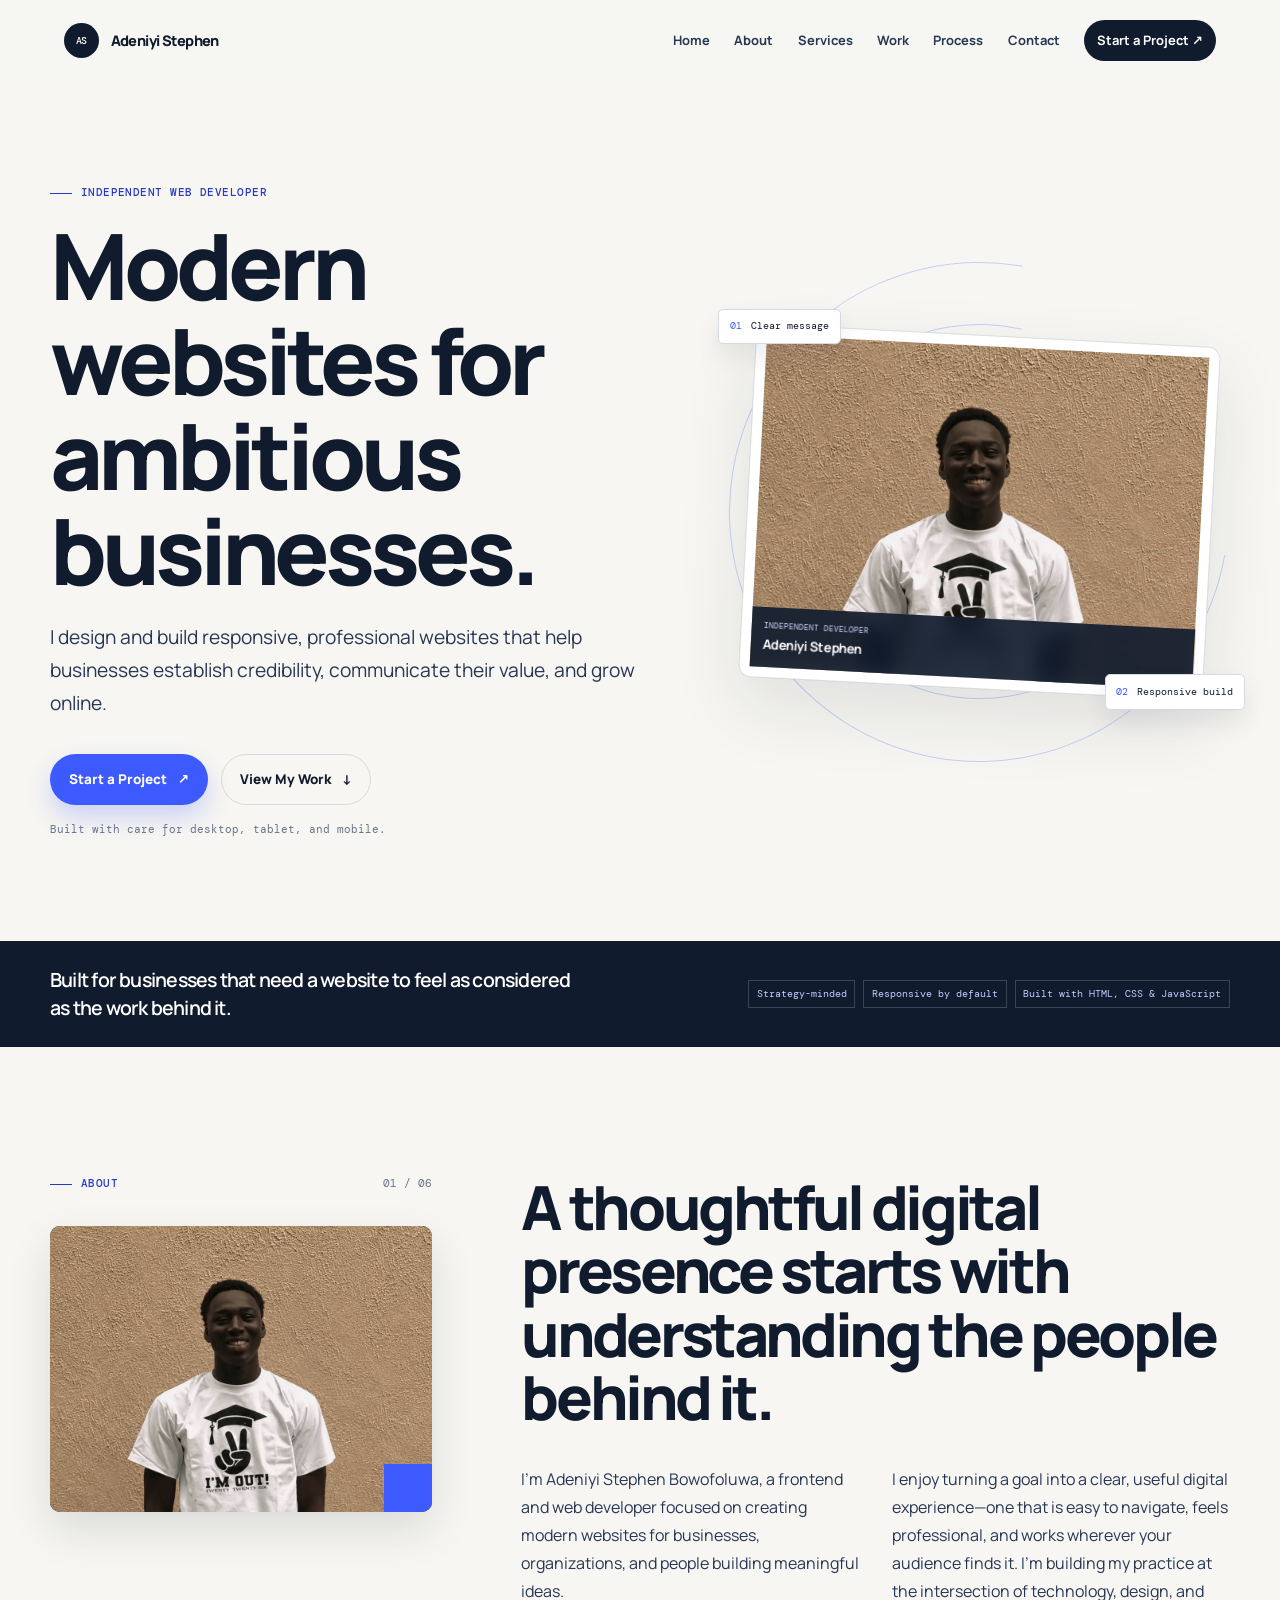
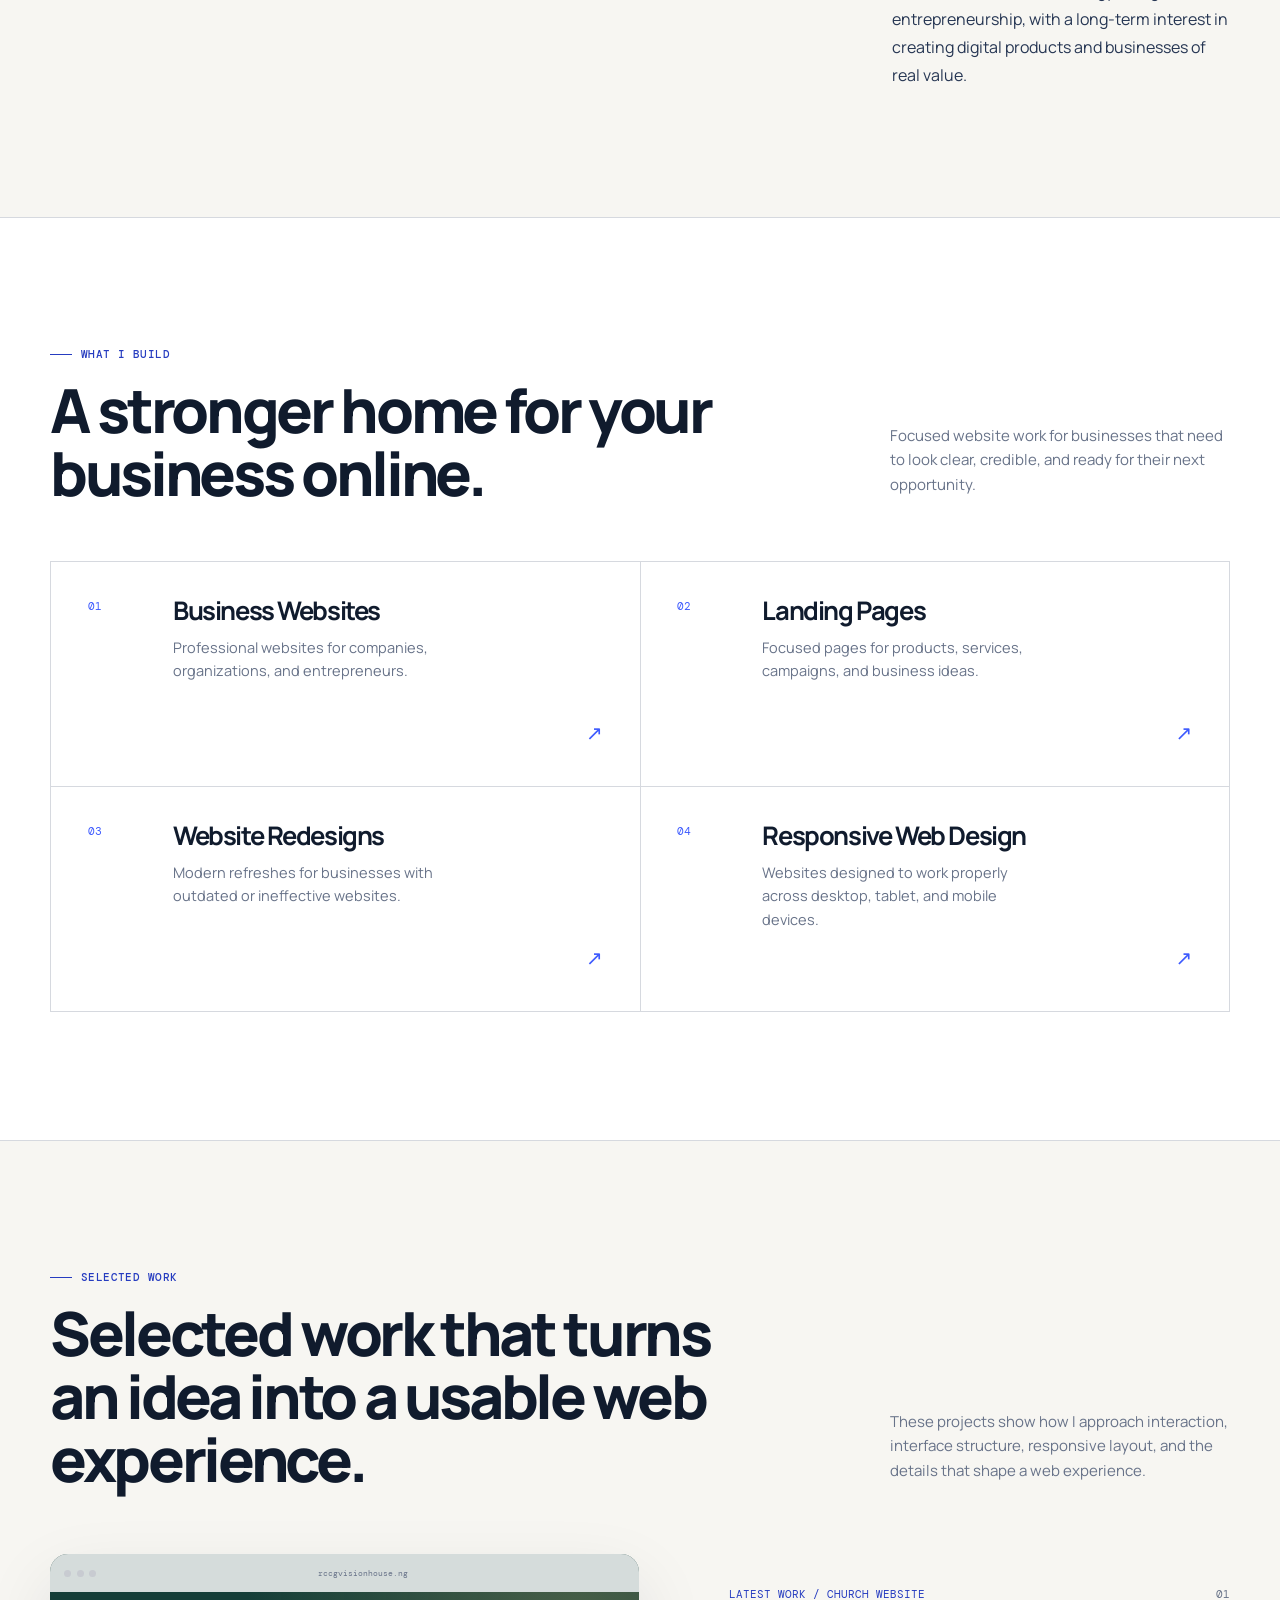
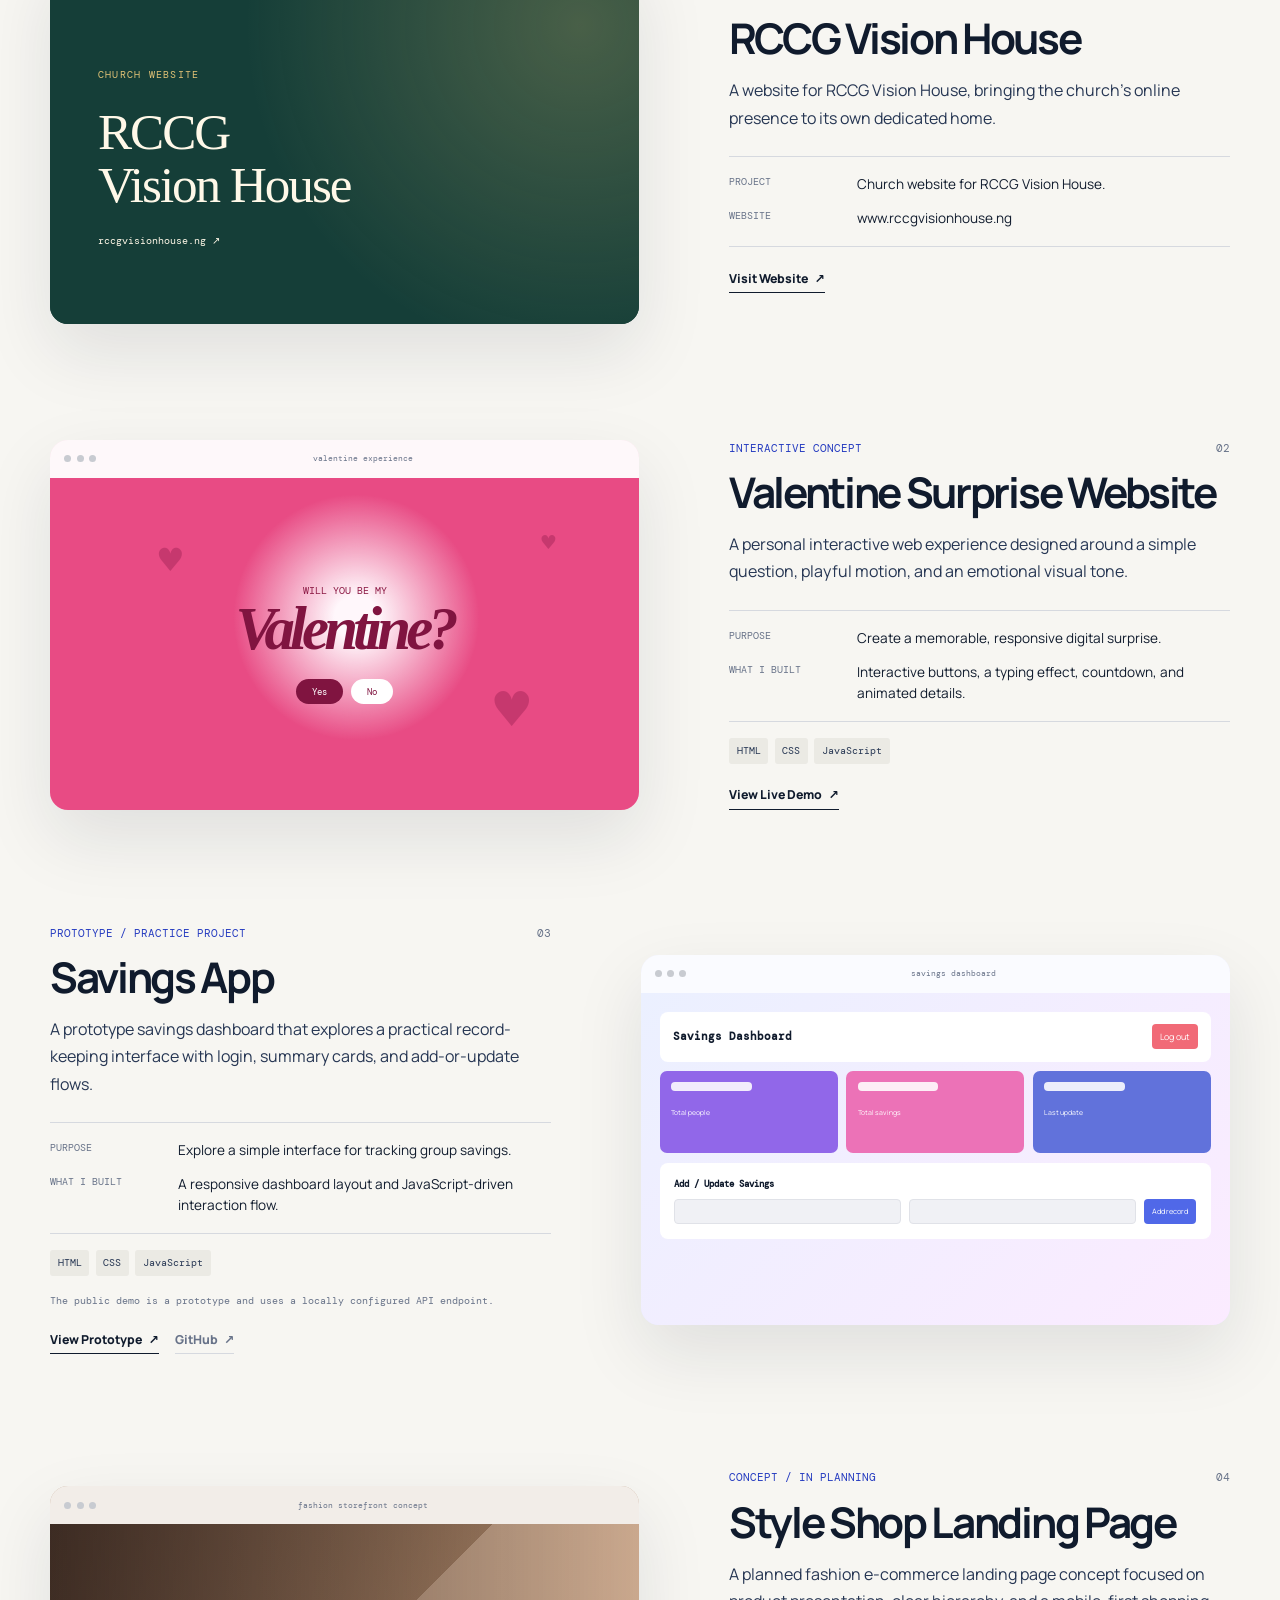
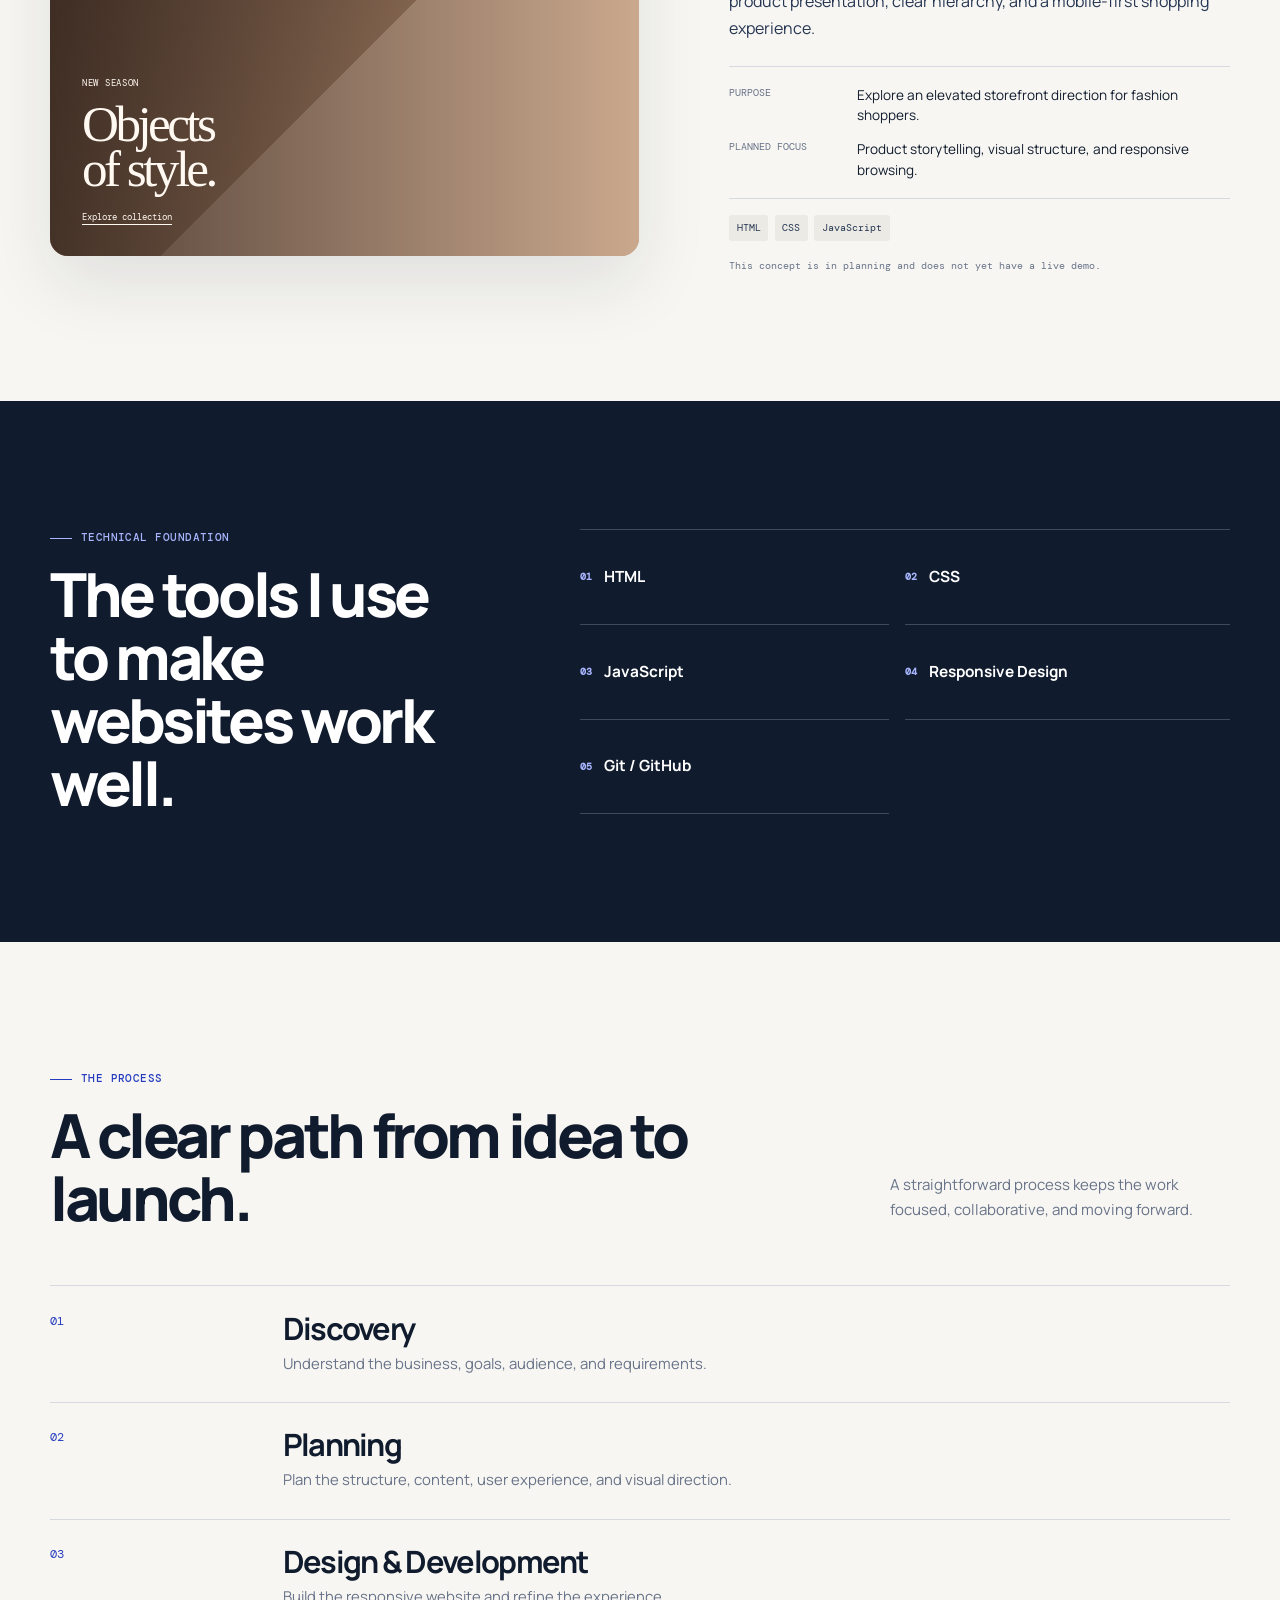
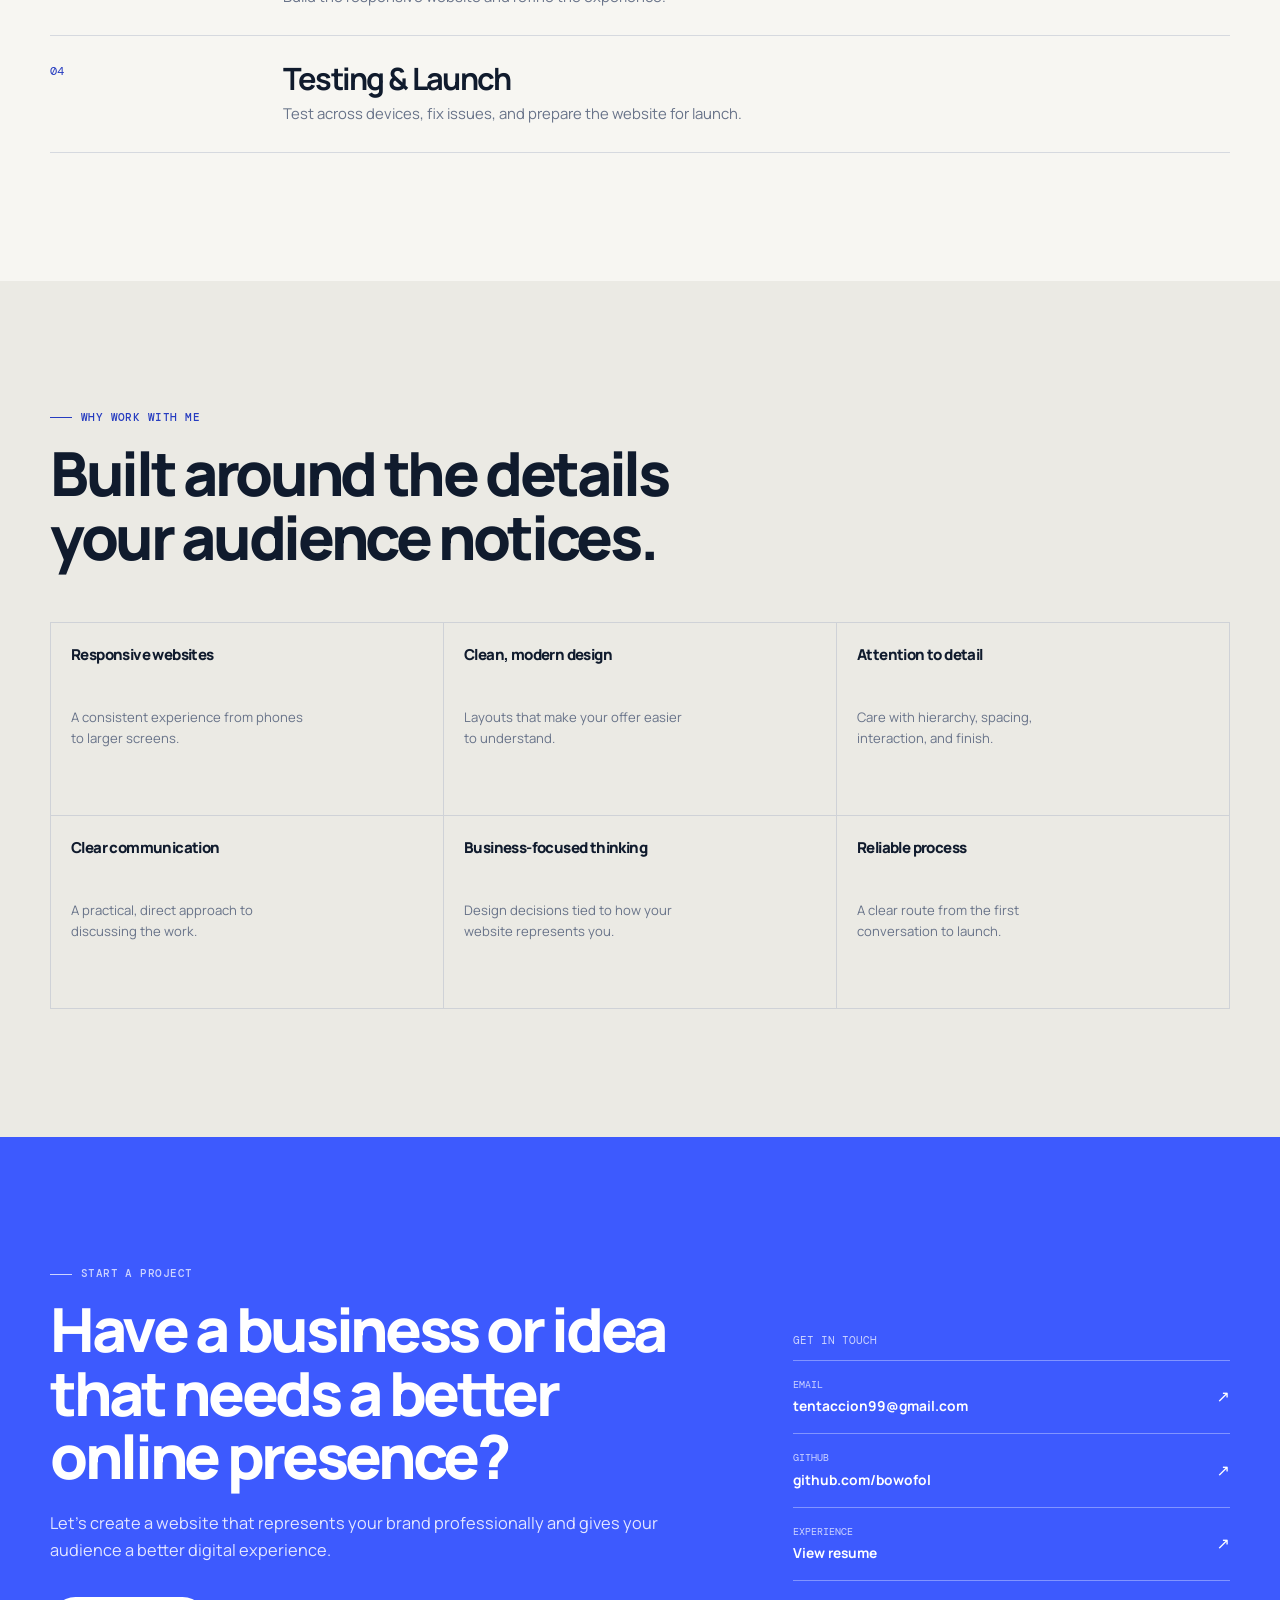
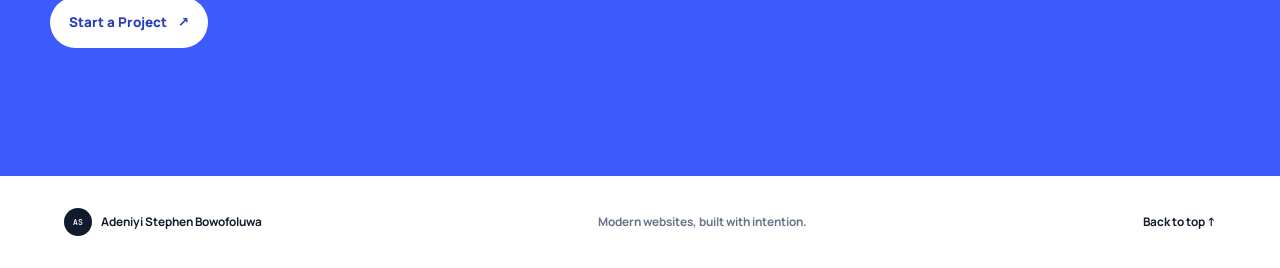
==== commit e177e0d9: "Feature RCCG Vision House in portfolio and resume" ====
--- a/index.html
+++ b/index.html
@@ -190,6 +190,31 @@
 
         <div class="project-list">
           <article class="project-card reveal">
+            <div class="project-art church-art" role="img" aria-label="RCCG Vision House project title graphic">
+              <div class="browser-top"><span></span><span></span><span></span><p>rccgvisionhouse.ng</p></div>
+              <div class="church-screen">
+                <p>Church website</p>
+                <strong>RCCG<br />Vision House</strong>
+                <span>rccgvisionhouse.ng ↗</span>
+              </div>
+            </div>
+            <div class="project-content">
+              <div class="project-topline"><p>Latest work / church website</p><span>01</span></div>
+              <h3>RCCG Vision House</h3>
+              <p class="project-summary">
+                A website for RCCG Vision House, bringing the church’s online presence to its own dedicated home.
+              </p>
+              <dl class="project-details">
+                <div><dt>Project</dt><dd>Church website for RCCG Vision House.</dd></div>
+                <div><dt>Website</dt><dd>www.rccgvisionhouse.ng</dd></div>
+              </dl>
+              <div class="project-links">
+                <a class="text-link" href="https://www.rccgvisionhouse.ng/" target="_blank" rel="noreferrer">Visit Website <span aria-hidden="true">↗</span></a>
+              </div>
+            </div>
+          </article>
+
+          <article class="project-card reveal">
             <div class="project-art valentine-art" role="img" aria-label="Stylized preview of the Valentine Surprise Website">
               <div class="browser-top"><span></span><span></span><span></span><p>valentine experience</p></div>
               <div class="valentine-screen">
@@ -199,7 +224,7 @@
               </div>
             </div>
             <div class="project-content">
-              <div class="project-topline"><p>Interactive concept</p><span>01</span></div>
+              <div class="project-topline"><p>Interactive concept</p><span>02</span></div>
               <h3>Valentine Surprise Website</h3>
               <p class="project-summary">
                 A personal interactive web experience designed around a simple question, playful
@@ -228,7 +253,7 @@
               </div>
             </div>
             <div class="project-content">
-              <div class="project-topline"><p>Prototype / practice project</p><span>02</span></div>
+              <div class="project-topline"><p>Prototype / practice project</p><span>03</span></div>
               <h3>Savings App</h3>
               <p class="project-summary">
                 A prototype savings dashboard that explores a practical record-keeping interface
@@ -255,7 +280,7 @@
               <div class="fashion-screen"><p>NEW SEASON</p><strong>Objects<br />of style.</strong><span>Explore collection</span></div>
             </div>
             <div class="project-content">
-              <div class="project-topline"><p>Concept / in planning</p><span>03</span></div>
+              <div class="project-topline"><p>Concept / in planning</p><span>04</span></div>
               <h3>Style Shop Landing Page</h3>
               <p class="project-summary">
                 A planned fashion e-commerce landing page concept focused on product presentation,
--- a/styles.css
+++ b/styles.css
@@ -133,6 +133,11 @@
 .browser-top { display: flex; height: 38px; align-items: center; gap: 0.32rem; padding: 0 0.9rem; background: rgba(255, 255, 255, 0.82); }
 .browser-top span { width: 7px; height: 7px; background: #c8cbd1; border-radius: 50%; }
 .browser-top p { margin: 0 auto; color: var(--muted); font-family: var(--mono); font-size: 0.53rem; }
+.church-art { background: #153e38; }
+.church-screen { display: grid; min-height: 332px; align-content: center; gap: 1.3rem; padding: clamp(1.5rem, 5vw, 3rem); color: #fff8e8; background: radial-gradient(circle at 90% 10%, rgba(225, 194, 118, 0.25), transparent 55%), #153e38; }
+.church-screen p { margin: 0; color: #e1c276; font-family: var(--mono); font-size: 0.65rem; letter-spacing: 0.12em; text-transform: uppercase; }
+.church-screen strong { font-family: Georgia, serif; font-size: clamp(2.3rem, 4vw, 3.8rem); font-weight: 400; line-height: 1.05; letter-spacing: -0.04em; }
+.church-screen > span { font-family: var(--mono); font-size: 0.65rem; overflow-wrap: anywhere; }
 .valentine-art { background: #fbd8e5; }
 .valentine-screen { position: relative; display: grid; min-height: 332px; place-content: center; overflow: hidden; text-align: center; background: radial-gradient(circle at 52% 42%, #fff7fb 0, #fff7fb 6%, transparent 34%), #e84b84; }
 .valentine-screen > p { position: relative; z-index: 2; margin: 0; color: #8c1a45; font-family: var(--mono); font-size: 0.63rem; text-transform: uppercase; }
@@ -165,10 +170,10 @@
   .site-header { min-height: 72px; }.nav-toggle { position: relative; z-index: 22; display: grid; width: 42px; height: 42px; place-content: center; gap: 5px; padding: 0; background: transparent; border: 1px solid var(--line); border-radius: 50%; cursor: pointer; }.nav-toggle span:not(.sr-only) { display: block; width: 17px; height: 1px; background: var(--ink); transition: transform 180ms ease; }.nav-toggle[aria-expanded="true"] span:nth-child(2) { transform: translateY(3px) rotate(45deg); }.nav-toggle[aria-expanded="true"] span:nth-child(3) { transform: translateY(-3px) rotate(-45deg); }.site-nav { position: fixed; inset: 72px 1rem auto; display: none; align-items: stretch; gap: 0; padding: 0.65rem; background: var(--white); border: 1px solid var(--line); border-radius: 12px; box-shadow: var(--shadow); }.site-nav.is-open { display: flex; }.site-nav > a { padding: 0.82rem; }.site-nav > a:not(.nav-cta)::after { display: none; }.nav-cta { margin-top: 0.35rem; text-align: center; }.hero { grid-template-columns: minmax(0, 1fr) minmax(340px, 0.75fr); gap: 2.5rem; }.hero-visual { min-height: 410px; }.site-preview { transform: rotate(2deg) scale(0.9); }.orbit-one { width: 410px; height: 410px; }.orbit-two { width: 320px; height: 320px; }.intro-strip-inner, .section-heading { align-items: flex-start; flex-direction: column; }.intro-strip-inner { padding-block: 1.5rem; }.intro-strip-inner > div { justify-content: flex-start; }.section-heading { gap: 1rem; }.section-heading > p { max-width: 520px; }.about-section { grid-template-columns: 1fr; gap: 2rem; }.section-label { max-width: 500px; }.project-card, .project-card-reverse { grid-template-columns: minmax(0, 1fr) minmax(280px, 0.75fr); gap: 2.5rem; }.skills-inner { grid-template-columns: 0.85fr 1.15fr; gap: 3rem; }.contact-inner { gap: 3rem; }
 }
 @media (max-width: 720px) {
-  .section-shell { width: min(100% - 2rem, 1180px); }.brand-name { font-size: 0.82rem; }.hero { grid-template-columns: 1fr; min-height: auto; padding-top: 4rem; }.hero-visual { width: min(100%, 500px); min-height: 360px; margin-inline: auto; }.site-preview { transform: rotate(2deg) scale(0.84); }.note-one { left: 0; }.note-two { right: 0; }.intro-strip-inner { display: block; }.intro-strip-inner > div { margin-top: 1.2rem; }.about-copy { grid-template-columns: 1fr; gap: 1rem; }.service-grid, .benefits-grid { grid-template-columns: 1fr; }.service-card { min-height: 190px; }.project-card, .project-card-reverse { grid-template-columns: 1fr; gap: 1.8rem; }.project-card-reverse .project-art, .project-card-reverse .project-content { order: 0; }.project-art { min-height: 310px; }.valentine-screen, .savings-screen, .fashion-screen { min-height: 272px; }.work-heading { margin-bottom: 3rem; }.project-list { gap: 5rem; }.skills-inner, .contact-inner { grid-template-columns: 1fr; gap: 2.8rem; }.skills-list { grid-template-columns: 1fr; }.skills-list li:nth-child(odd) { margin-right: 0; }.process-list li { grid-template-columns: 55px 1fr; gap: 0.8rem; }.contact-links { max-width: 480px; }.site-footer { position: relative; align-items: flex-start; flex-direction: column; padding-block: 1.5rem; }.site-footer p { order: 3; }.site-footer > a { position: absolute; top: 1.5rem; right: 1.5rem; }
+  .section-shell { width: min(100% - 2rem, 1180px); }.brand-name { font-size: 0.82rem; }.hero { grid-template-columns: 1fr; min-height: auto; padding-top: 4rem; }.hero-visual { width: min(100%, 500px); min-height: 360px; margin-inline: auto; }.site-preview { transform: rotate(2deg) scale(0.84); }.note-one { left: 0; }.note-two { right: 0; }.intro-strip-inner { display: block; }.intro-strip-inner > div { margin-top: 1.2rem; }.about-copy { grid-template-columns: 1fr; gap: 1rem; }.service-grid, .benefits-grid { grid-template-columns: 1fr; }.service-card { min-height: 190px; }.project-card, .project-card-reverse { grid-template-columns: 1fr; gap: 1.8rem; }.project-card-reverse .project-art, .project-card-reverse .project-content { order: 0; }.project-art { min-height: 310px; }.church-screen, .valentine-screen, .savings-screen, .fashion-screen { min-height: 272px; }.work-heading { margin-bottom: 3rem; }.project-list { gap: 5rem; }.skills-inner, .contact-inner { grid-template-columns: 1fr; gap: 2.8rem; }.skills-list { grid-template-columns: 1fr; }.skills-list li:nth-child(odd) { margin-right: 0; }.process-list li { grid-template-columns: 55px 1fr; gap: 0.8rem; }.contact-links { max-width: 480px; }.site-footer { position: relative; align-items: flex-start; flex-direction: column; padding-block: 1.5rem; }.site-footer p { order: 3; }.site-footer > a { position: absolute; top: 1.5rem; right: 1.5rem; }
 }
 @media (max-width: 460px) {
-  .hero-actions, .button { width: 100%; }.hero-visual { min-height: 310px; }.site-preview { transform: rotate(1deg) scale(0.74); }.orbit-one { width: 355px; height: 355px; }.orbit-two { width: 270px; height: 270px; }.floating-note { padding: 0.4rem 0.46rem; font-size: 0.51rem; }.note-one { top: 3%; }.note-two { bottom: 4%; }.project-art { min-height: 265px; }.valentine-screen, .savings-screen, .fashion-screen { min-height: 227px; }.savings-stats span { min-height: 70px; padding: 0.45rem; }.savings-form { padding: 0.6rem; }.contact-links strong { font-size: 0.74rem; }
+  .hero-actions, .button { width: 100%; }.hero-visual { min-height: 310px; }.site-preview { transform: rotate(1deg) scale(0.74); }.orbit-one { width: 355px; height: 355px; }.orbit-two { width: 270px; height: 270px; }.floating-note { padding: 0.4rem 0.46rem; font-size: 0.51rem; }.note-one { top: 3%; }.note-two { bottom: 4%; }.project-art { min-height: 265px; }.church-screen, .valentine-screen, .savings-screen, .fashion-screen { min-height: 227px; }.savings-stats span { min-height: 70px; padding: 0.45rem; }.savings-form { padding: 0.6rem; }.contact-links strong { font-size: 0.74rem; }
 }
 @media (prefers-reduced-motion: reduce) {
   html { scroll-behavior: auto; }
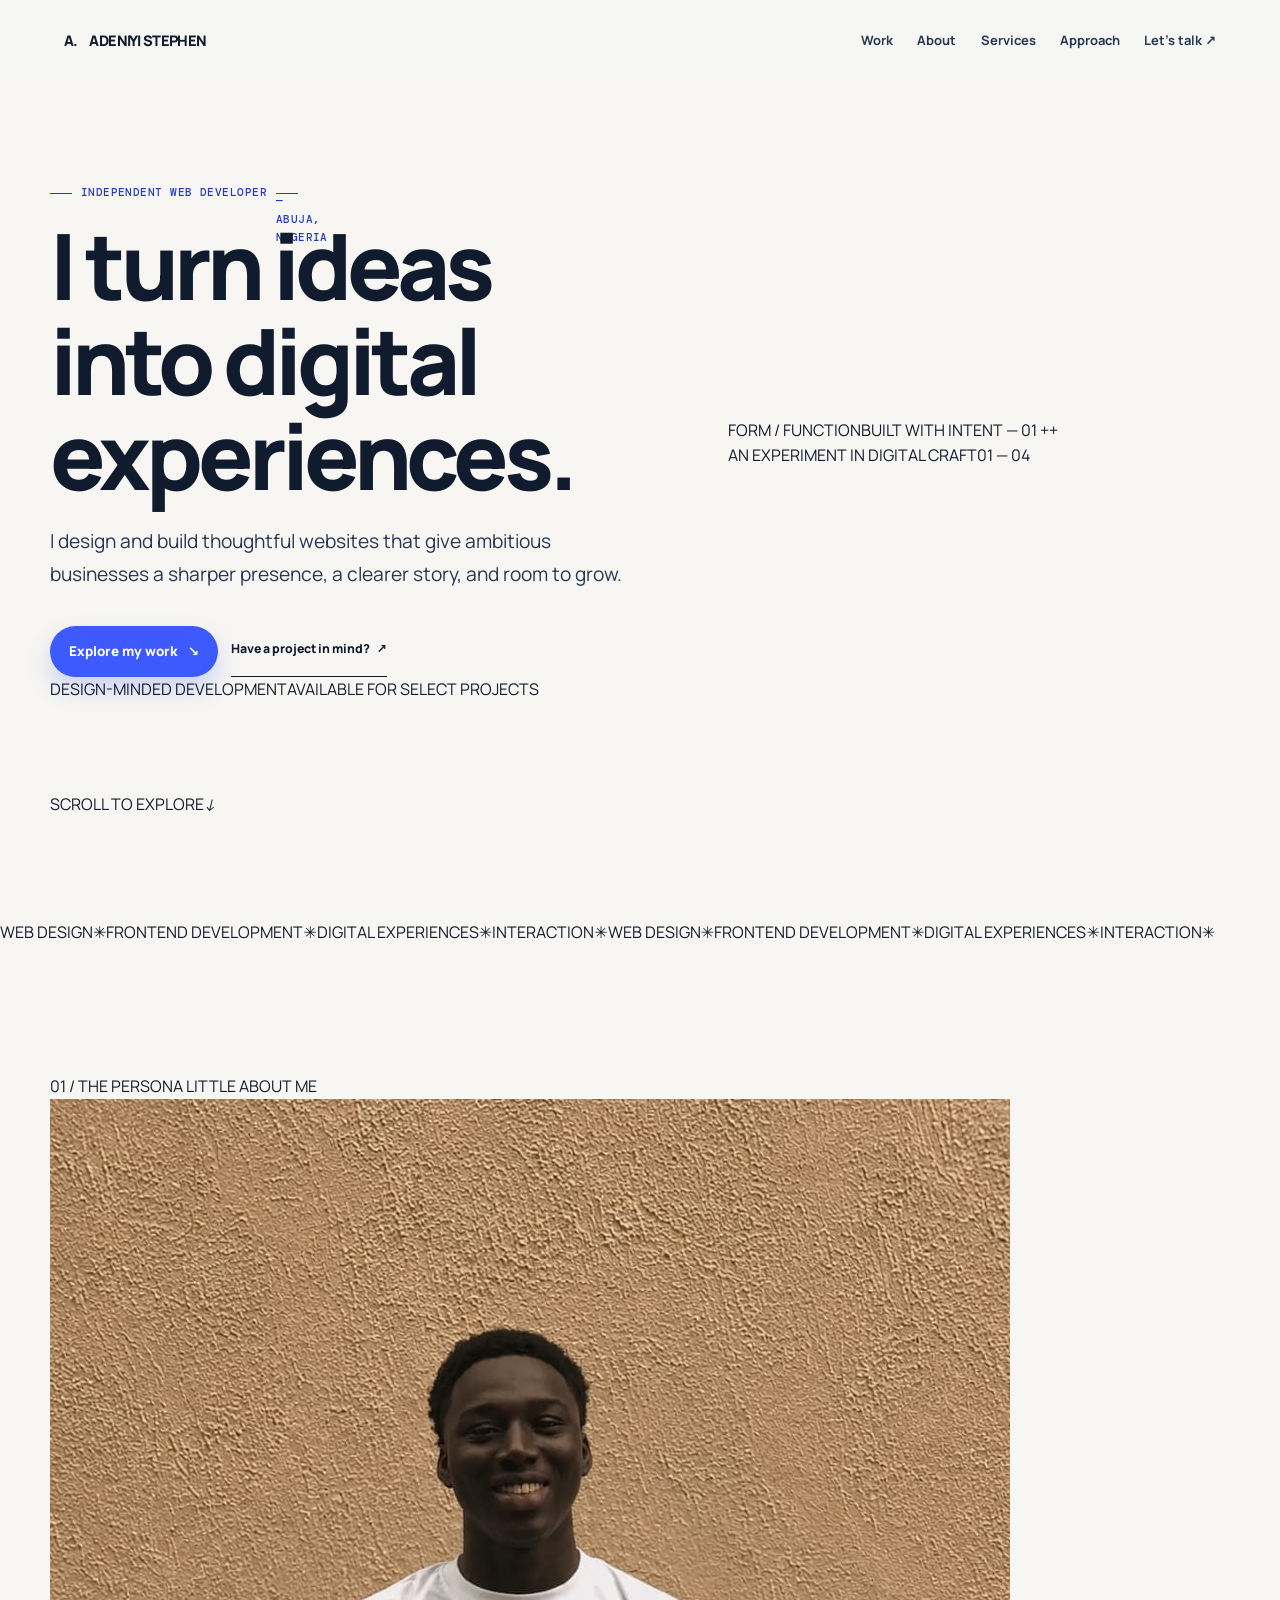
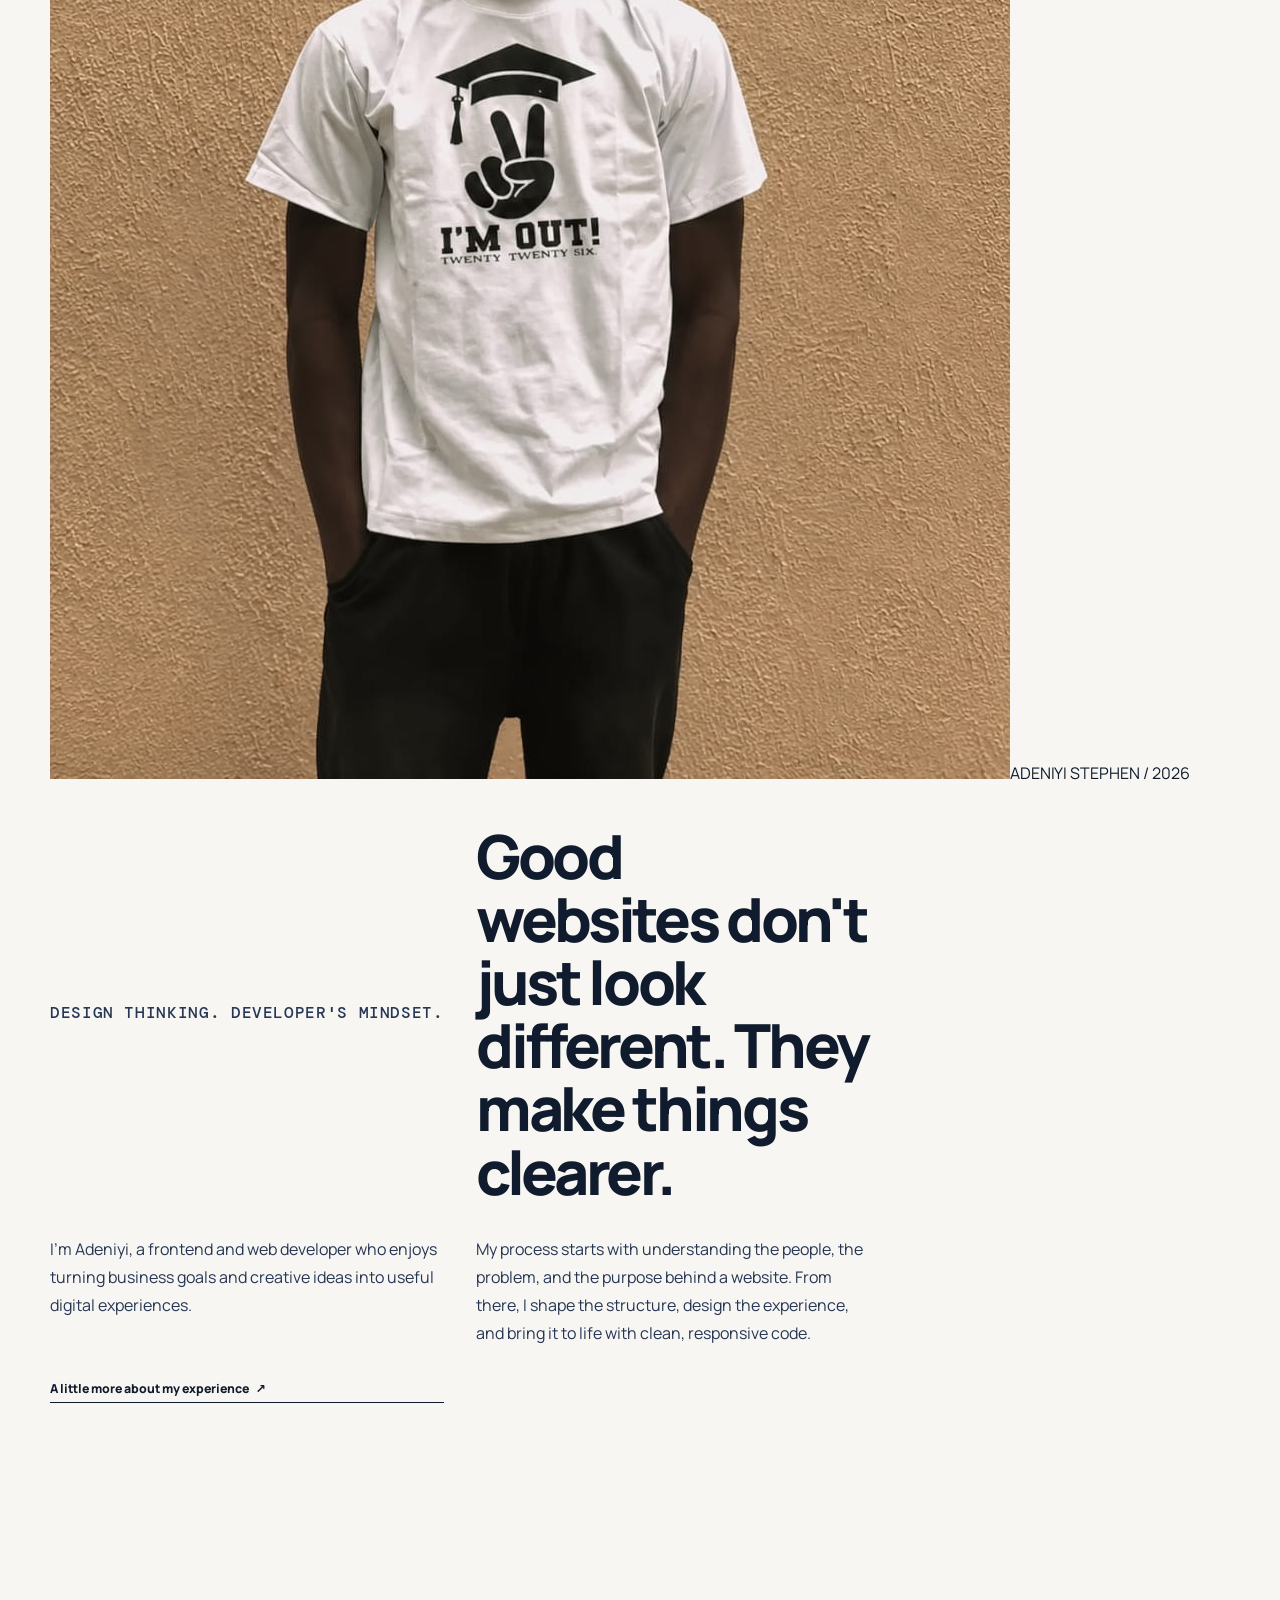
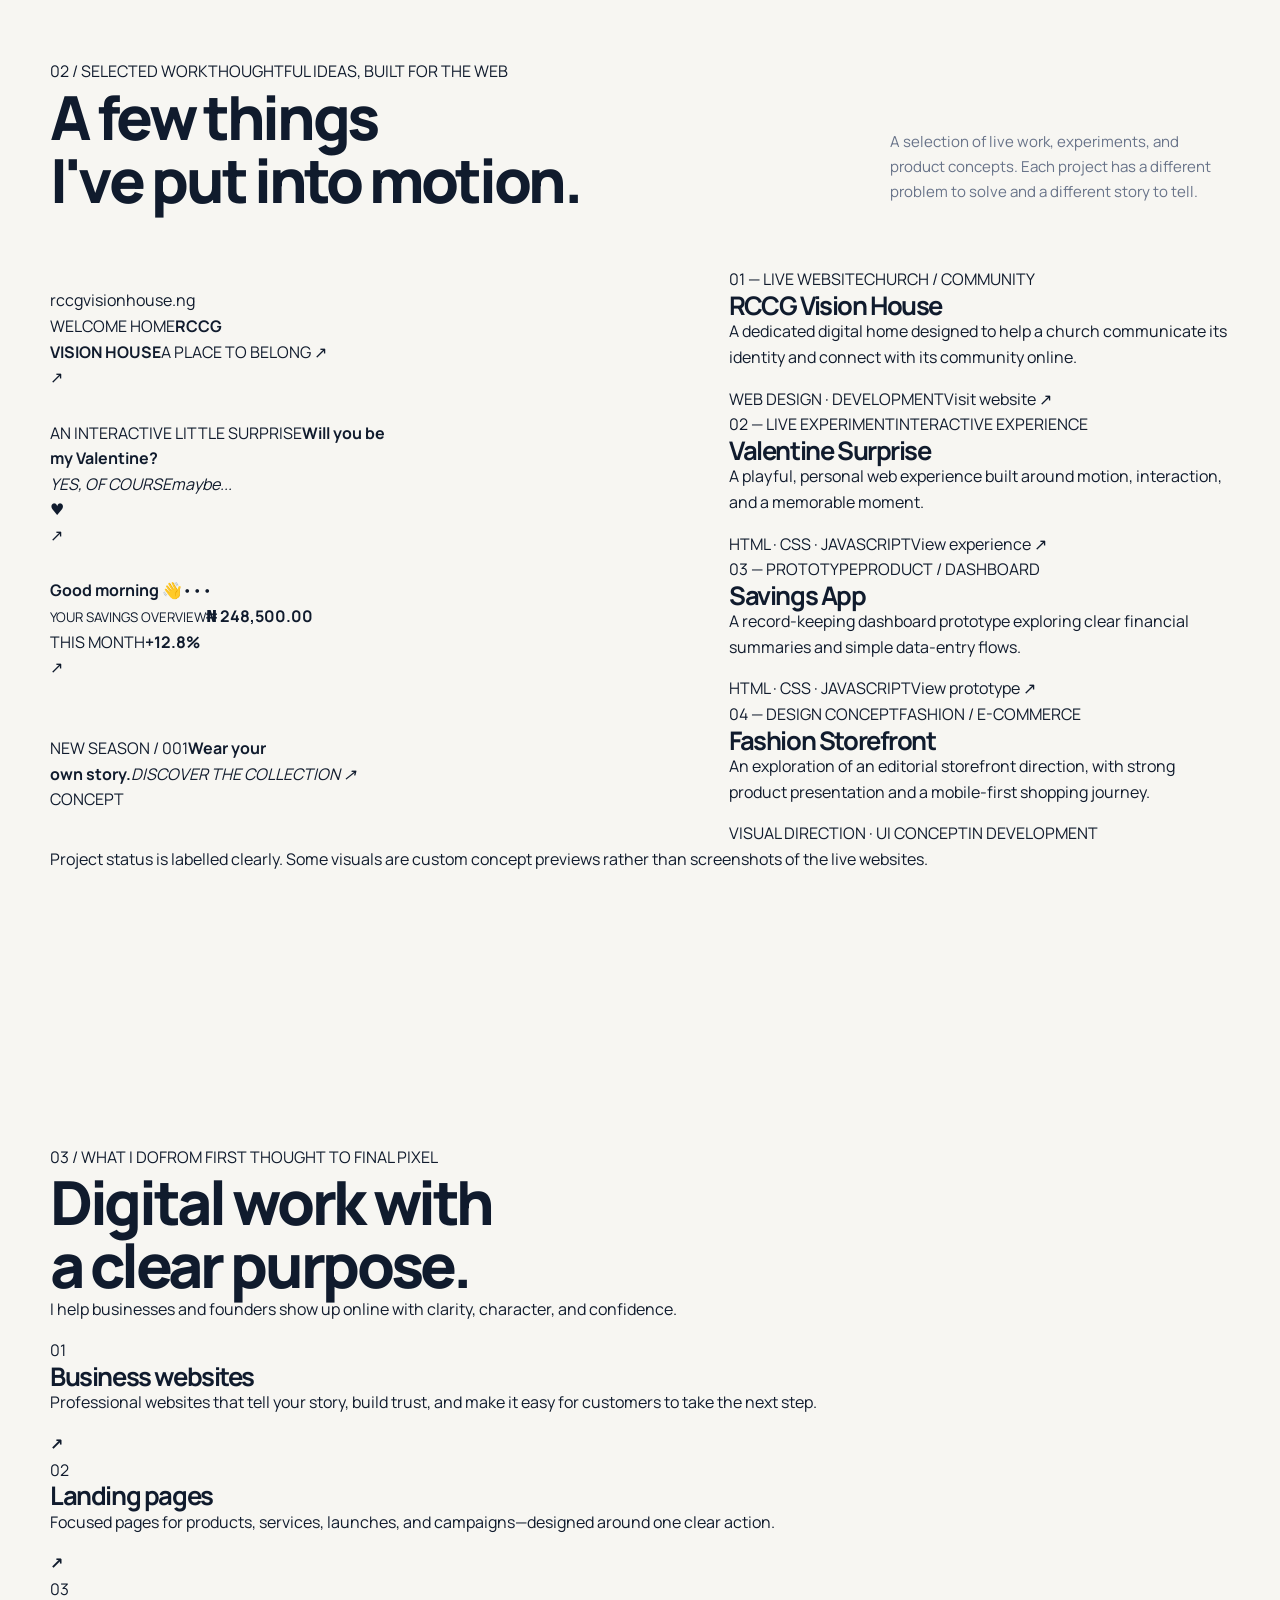
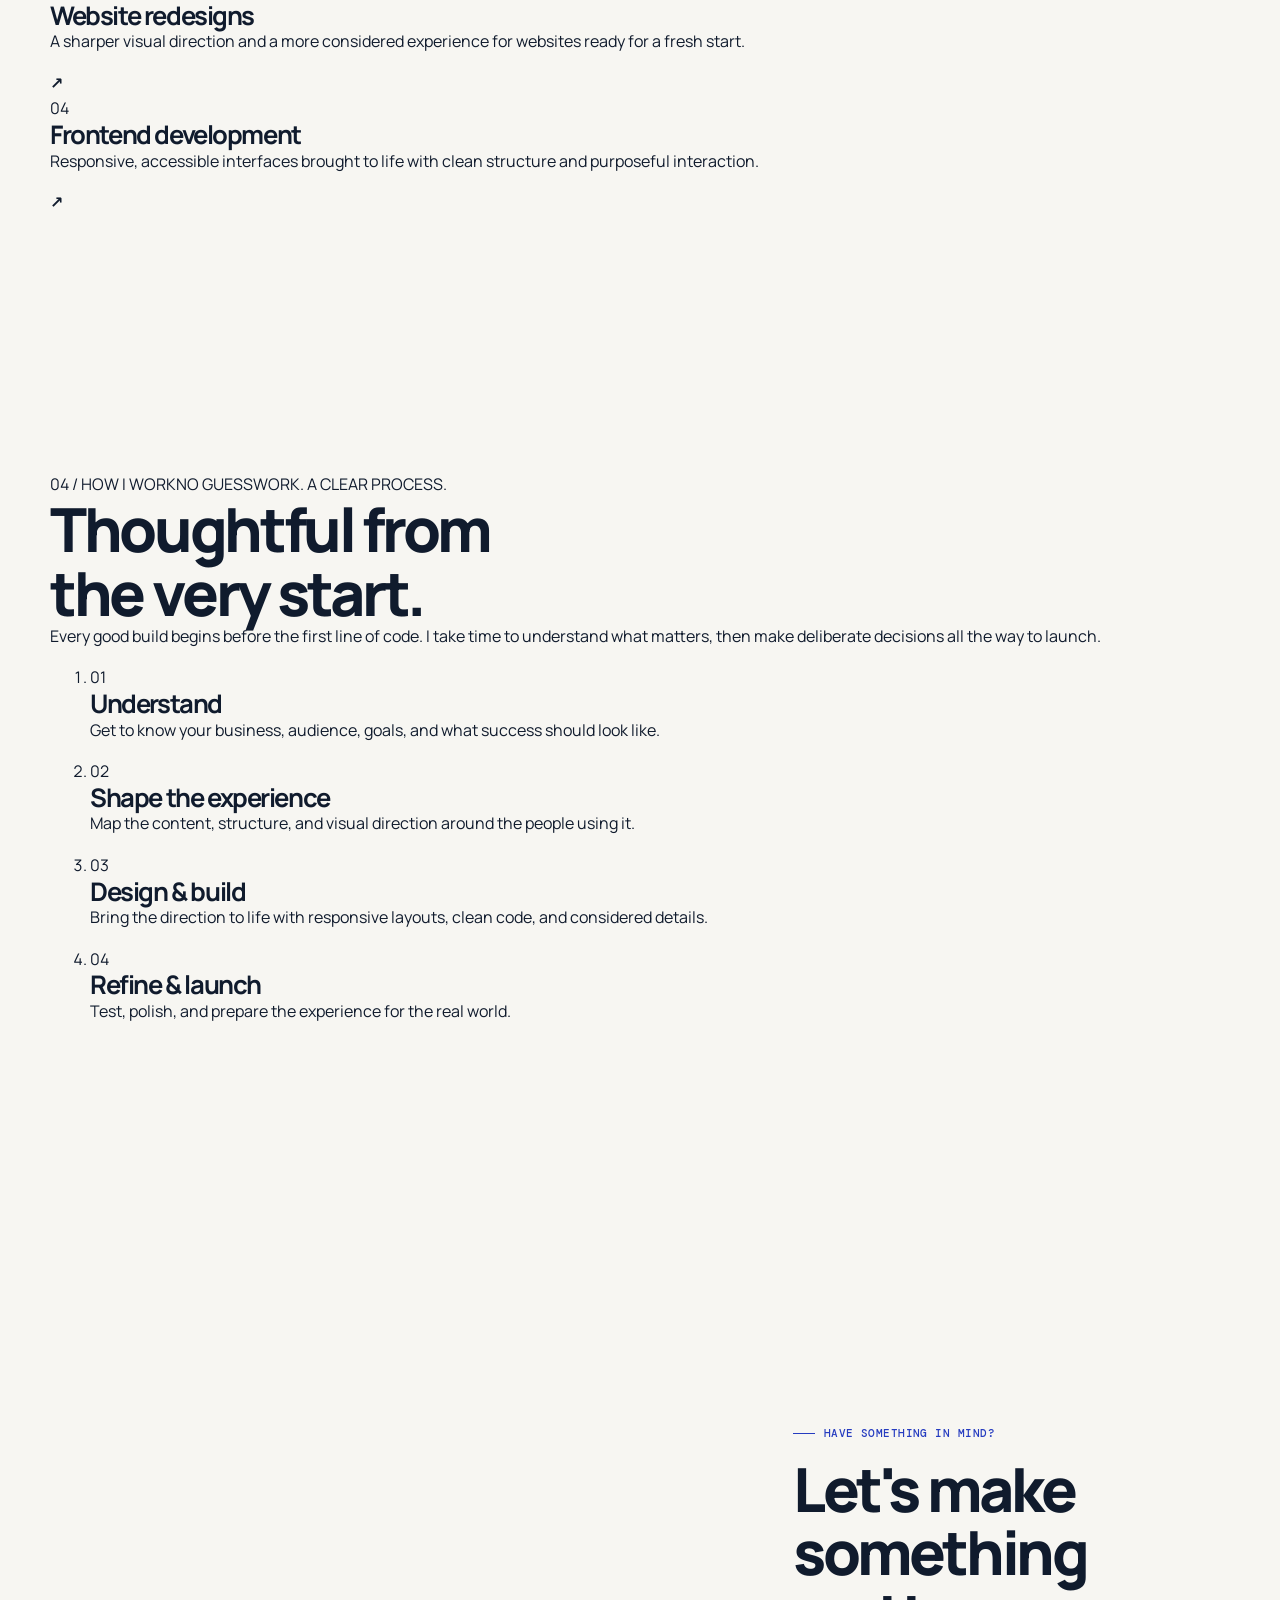
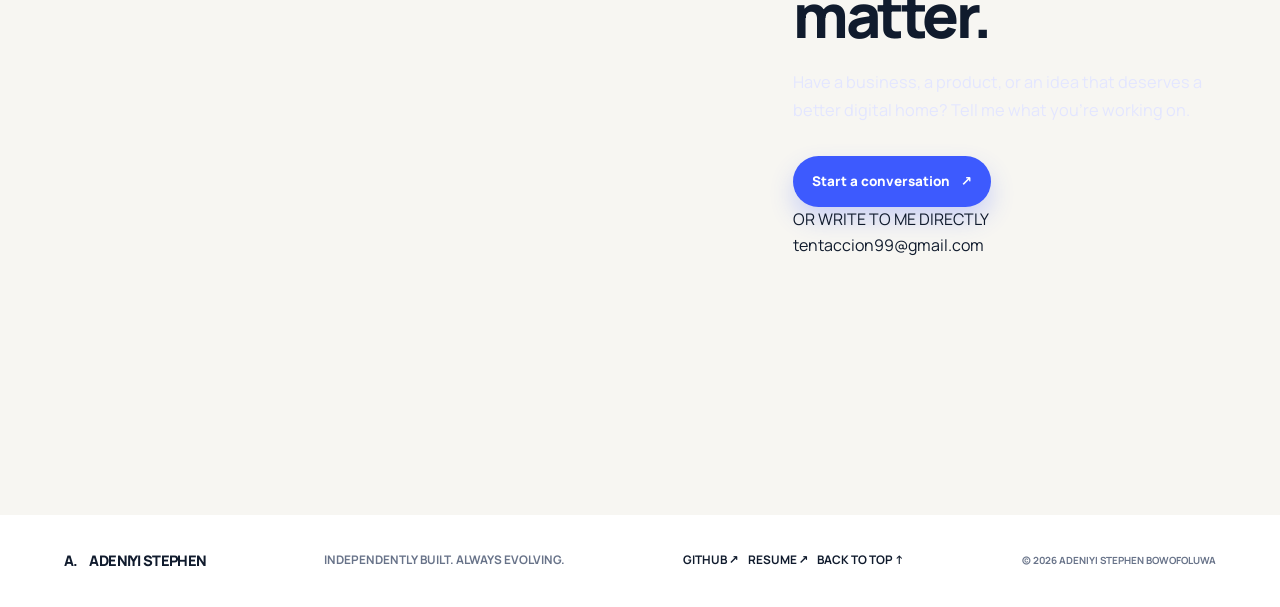
==== commit 30c39e87: "Remodel portfolio with dark lime 3D visual direction" ====
--- a/index.html
+++ b/index.html
@@ -1,380 +1,112 @@
 <!doctype html>
 <html lang="en">
-  <head>
-    <meta charset="utf-8" />
-    <meta name="viewport" content="width=device-width, initial-scale=1" />
-    <meta
-      name="description"
-      content="Adeniyi Stephen Bowofoluwa builds modern, responsive websites that help businesses establish a strong and professional online presence."
-    />
-    <meta name="author" content="Adeniyi Stephen Bowofoluwa" />
-    <meta name="theme-color" content="#101b2d" />
-    <meta property="og:title" content="Adeniyi Stephen Bowofoluwa | Modern Websites for Ambitious Businesses" />
-    <meta
-      property="og:description"
-      content="Professional, responsive websites for businesses, organizations, and entrepreneurs."
-    />
-    <meta property="og:type" content="website" />
-    <meta name="twitter:card" content="summary" />
-    <title>Adeniyi Stephen Bowofoluwa | Web Developer for Modern Businesses</title>
-    <link rel="preconnect" href="https://fonts.googleapis.com" />
-    <link rel="preconnect" href="https://fonts.gstatic.com" crossorigin />
-    <link
-      href="https://fonts.googleapis.com/css2?family=DM+Mono:wght@400;500&family=Manrope:wght@400;500;600;700;800&display=swap"
-      rel="stylesheet"
-    />
-    <link rel="stylesheet" href="styles.css" />
-  </head>
-  <body>
-    <header class="site-header" data-header>
-      <a class="brand" href="#home" aria-label="Adeniyi Stephen Bowofoluwa home">
-        <span class="brand-mark" aria-hidden="true">AS</span>
-        <span class="brand-name">Adeniyi Stephen</span>
-      </a>
+<head>
+  <meta charset="utf-8">
+  <meta name="viewport" content="width=device-width, initial-scale=1">
+  <meta name="description" content="Adeniyi Stephen is a web developer designing and building distinctive digital experiences for ambitious businesses.">
+  <meta name="author" content="Adeniyi Stephen Bowofoluwa">
+  <meta name="theme-color" content="#10110f">
+  <meta property="og:title" content="Adeniyi Stephen — Digital experiences, built with intent">
+  <meta property="og:description" content="Independent web developer crafting thoughtful, high-impact websites for ambitious businesses.">
+  <meta property="og:type" content="website">
+  <meta property="og:url" content="https://adeniyistephen-web.vercel.app/">
+  <meta name="twitter:card" content="summary_large_image">
+  <title>Adeniyi Stephen — Web Developer & Digital Experience Builder</title>
+  <link rel="preconnect" href="https://fonts.googleapis.com">
+  <link rel="preconnect" href="https://fonts.gstatic.com" crossorigin>
+  <link href="https://fonts.googleapis.com/css2?family=DM+Mono:wght@400;500&family=Manrope:wght@400;500;600;700;800&display=swap" rel="stylesheet">
+  <link rel="stylesheet" href="styles.css">
+</head>
+<body>
+  <div class="site-noise" aria-hidden="true"></div>
+  <header class="site-header" data-header>
+    <a class="brand" href="#home" aria-label="Adeniyi Stephen home"><span class="brand-symbol">A<span>.</span></span><span>ADENIYI STEPHEN</span></a>
+    <button class="nav-toggle" type="button" aria-expanded="false" aria-controls="site-nav" aria-label="Toggle navigation"><span></span><span></span></button>
+    <nav class="site-nav" id="site-nav" aria-label="Main navigation">
+      <a href="#work">Work</a><a href="#about">About</a><a href="#services">Services</a><a href="#process">Approach</a>
+      <a class="nav-contact" href="#contact">Let's talk <span>↗</span></a>
+    </nav>
+  </header>
 
-      <button class="nav-toggle" type="button" aria-expanded="false" aria-controls="site-nav">
-        <span class="sr-only">Open navigation</span>
-        <span aria-hidden="true"></span>
-        <span aria-hidden="true"></span>
-      </button>
+  <main id="home">
+    <section class="hero section-shell">
+      <div class="hero-copy reveal">
+        <p class="eyebrow"><span class="status-dot"></span> INDEPENDENT WEB DEVELOPER <span class="eyebrow-location">— ABUJA, NIGERIA</span></p>
+        <h1>I turn ideas into <span class="text-outline">digital</span> experiences<span class="lime-period">.</span></h1>
+        <p class="hero-lede">I design and build thoughtful websites that give ambitious businesses a sharper presence, a clearer story, and room to grow.</p>
+        <div class="hero-actions"><a class="button button-primary" href="#work">Explore my work <span>↘</span></a><a class="text-link" href="#contact">Have a project in mind? <span>↗</span></a></div>
+        <div class="hero-meta"><span>DESIGN-MINDED DEVELOPMENT</span><span>AVAILABLE FOR SELECT PROJECTS <i></i></span></div>
+      </div>
+      <div class="hero-art reveal" aria-label="Abstract three-dimensional lime and graphite orb artwork">
+        <div class="orb-stage">
+          <div class="orb-shadow"></div>
+          <div class="orb">
+            <div class="orb-core"></div><div class="orb-ring ring-a"></div><div class="orb-ring ring-b"></div><div class="orb-ring ring-c"></div>
+            <div class="orb-glint"></div>
+          </div>
+          <span class="orb-label label-top">FORM / FUNCTION</span><span class="orb-label label-bottom">BUILT WITH INTENT — 01</span>
+          <span class="orbit-cross cross-one">+</span><span class="orbit-cross cross-two">+</span>
+        </div>
+        <div class="art-caption"><span>AN EXPERIMENT IN DIGITAL CRAFT</span><span>01 — 04</span></div>
+      </div>
+      <a class="scroll-cue" href="#about"><span>SCROLL TO EXPLORE</span><i>↓</i></a>
+    </section>
 
-      <nav class="site-nav" id="site-nav" aria-label="Primary navigation">
-        <a href="#home">Home</a>
-        <a href="#about">About</a>
-        <a href="#services">Services</a>
-        <a href="#work">Work</a>
-        <a href="#process">Process</a>
-        <a href="#contact">Contact</a>
-        <a class="nav-cta" href="#contact">Start a Project <span aria-hidden="true">↗</span></a>
-      </nav>
-    </header>
+    <section class="ticker" aria-label="Areas of focus"><div class="ticker-track"><span>WEB DESIGN</span><b>✳</b><span>FRONTEND DEVELOPMENT</span><b>✳</b><span>DIGITAL EXPERIENCES</span><b>✳</b><span>INTERACTION</span><b>✳</b><span>WEB DESIGN</span><b>✳</b><span>FRONTEND DEVELOPMENT</span><b>✳</b><span>DIGITAL EXPERIENCES</span><b>✳</b><span>INTERACTION</span><b>✳</b></div></section>
 
-    <main id="home">
-      <section class="hero section-shell" aria-labelledby="hero-title">
-        <div class="hero-copy reveal">
-          <p class="eyebrow"><span></span> Independent web developer</p>
-          <h1 id="hero-title">Modern websites for ambitious businesses.</h1>
-          <p class="hero-lede">
-            I design and build responsive, professional websites that help businesses establish
-            credibility, communicate their value, and grow online.
-          </p>
-          <div class="hero-actions">
-            <a class="button button-primary" href="#contact">Start a Project <span aria-hidden="true">↗</span></a>
-            <a class="button button-secondary" href="#work">View My Work <span aria-hidden="true">↓</span></a>
-          </div>
-          <p class="hero-note">Built with care for desktop, tablet, and mobile.</p>
+    <section class="about section-shell section-space" id="about">
+      <div class="section-kicker reveal"><span>01 / THE PERSON</span><span>A LITTLE ABOUT ME</span></div>
+      <div class="about-grid">
+        <div class="about-image-wrap reveal"><img src="WhatsApp%20Image%202026-09-20%20at%2010.04.48%20PM.jpeg" alt="Portrait of Adeniyi Stephen" class="about-image"><span class="image-index">ADENIYI STEPHEN / 2026</span></div>
+        <div class="about-copy reveal"><p class="eyebrow">DESIGN THINKING. DEVELOPER'S MINDSET.</p><h2>Good websites don't just look different. <span>They make things clearer.</span></h2><p>I'm Adeniyi, a frontend and web developer who enjoys turning business goals and creative ideas into useful digital experiences.</p><p>My process starts with understanding the people, the problem, and the purpose behind a website. From there, I shape the structure, design the experience, and bring it to life with clean, responsive code.</p><a class="text-link" href="resume.html">A little more about my experience <span>↗</span></a></div>
+      </div>
+    </section>
+
+    <section class="work section-shell section-space" id="work">
+      <div class="section-kicker reveal"><span>02 / SELECTED WORK</span><span>THOUGHTFUL IDEAS, BUILT FOR THE WEB</span></div>
+      <div class="section-heading reveal"><h2>A few things<br>I've <span>put into motion.</span></h2><p>A selection of live work, experiments, and product concepts. Each project has a different problem to solve and a different story to tell.</p></div>
+      <div class="project-grid">
+        <article class="project-card project-wide reveal">
+          <a class="project-visual vision-visual" href="https://www.rccgvisionhouse.ng/" target="_blank" rel="noreferrer" aria-label="Visit RCCG Vision House website"><div class="mock-browser"><div class="mock-bar"><i></i><i></i><i></i><span>rccgvisionhouse.ng</span></div><div class="vision-preview"><span class="preview-kicker">WELCOME HOME</span><strong>RCCG<br>VISION HOUSE</strong><span class="preview-cta">A PLACE TO BELONG ↗</span><div class="preview-sun"></div></div></div><span class="visual-open">↗</span></a>
+          <div class="project-info"><div class="project-meta"><span>01 — LIVE WEBSITE</span><span>CHURCH / COMMUNITY</span></div><h3>RCCG Vision House</h3><p>A dedicated digital home designed to help a church communicate its identity and connect with its community online.</p><div class="project-bottom"><span>WEB DESIGN · DEVELOPMENT</span><a href="https://www.rccgvisionhouse.ng/" target="_blank" rel="noreferrer">Visit website ↗</a></div></div>
+        </article>
+        <article class="project-card reveal">
+          <a class="project-visual valentine-visual" href="https://valentines-9ko6.vercel.app/" target="_blank" rel="noreferrer" aria-label="View Valentine Surprise interactive website"><div class="valentine-preview"><span>AN INTERACTIVE LITTLE SURPRISE</span><strong>Will you be<br>my Valentine<span>?</span></strong><div class="valentine-buttons"><i>YES, OF COURSE</i><i>maybe...</i></div><b>♥</b></div><span class="visual-open">↗</span></a>
+          <div class="project-info"><div class="project-meta"><span>02 — LIVE EXPERIMENT</span><span>INTERACTIVE EXPERIENCE</span></div><h3>Valentine Surprise</h3><p>A playful, personal web experience built around motion, interaction, and a memorable moment.</p><div class="project-bottom"><span>HTML · CSS · JAVASCRIPT</span><a href="https://valentines-9ko6.vercel.app/" target="_blank" rel="noreferrer">View experience ↗</a></div></div>
+        </article>
+        <article class="project-card reveal">
+          <a class="project-visual savings-visual" href="https://saving-app-pi.vercel.app/" target="_blank" rel="noreferrer" aria-label="View Savings App prototype"><div class="savings-preview"><div class="dash-top"><b>Good morning 👋</b><span>•••</span></div><small>YOUR SAVINGS OVERVIEW</small><strong>₦ 248,500<span>.00</span></strong><div class="dash-chart"><i></i><i></i><i></i><i></i><i></i><i></i><i></i><i></i><i></i><i></i><i></i><i></i></div><div class="dash-foot"><span>THIS MONTH</span><b>+12.8%</b></div></div><span class="visual-open">↗</span></a>
+          <div class="project-info"><div class="project-meta"><span>03 — PROTOTYPE</span><span>PRODUCT / DASHBOARD</span></div><h3>Savings App</h3><p>A record-keeping dashboard prototype exploring clear financial summaries and simple data-entry flows.</p><div class="project-bottom"><span>HTML · CSS · JAVASCRIPT</span><a href="https://saving-app-pi.vercel.app/" target="_blank" rel="noreferrer">View prototype ↗</a></div></div>
+        </article>
+        <article class="project-card reveal">
+          <div class="project-visual fashion-visual" aria-label="Fashion storefront concept preview"><div class="fashion-preview"><span>NEW SEASON / 001</span><strong>Wear your<br>own story.</strong><i>DISCOVER THE COLLECTION ↗</i><div class="fashion-shape"></div></div><span class="concept-stamp">CONCEPT</span></div>
+          <div class="project-info"><div class="project-meta"><span>04 — DESIGN CONCEPT</span><span>FASHION / E-COMMERCE</span></div><h3>Fashion Storefront</h3><p>An exploration of an editorial storefront direction, with strong product presentation and a mobile-first shopping journey.</p><div class="project-bottom"><span>VISUAL DIRECTION · UI CONCEPT</span><span class="status-text">IN DEVELOPMENT</span></div></div>
+        </article>
+      </div>
+      <p class="work-footnote">Project status is labelled clearly. Some visuals are custom concept previews rather than screenshots of the live websites.</p>
+    </section>
+
+    <section class="services section-space" id="services">
+      <div class="section-shell">
+        <div class="section-kicker reveal"><span>03 / WHAT I DO</span><span>FROM FIRST THOUGHT TO FINAL PIXEL</span></div>
+        <div class="services-head reveal"><h2>Digital work with<br><span>a clear purpose.</span></h2><p>I help businesses and founders show up online with clarity, character, and confidence.</p></div>
+        <div class="service-list">
+          <article class="service-row reveal"><span>01</span><div><h3>Business websites</h3><p>Professional websites that tell your story, build trust, and make it easy for customers to take the next step.</p></div><b>↗</b></article>
+          <article class="service-row reveal"><span>02</span><div><h3>Landing pages</h3><p>Focused pages for products, services, launches, and campaigns—designed around one clear action.</p></div><b>↗</b></article>
+          <article class="service-row reveal"><span>03</span><div><h3>Website redesigns</h3><p>A sharper visual direction and a more considered experience for websites ready for a fresh start.</p></div><b>↗</b></article>
+          <article class="service-row reveal"><span>04</span><div><h3>Frontend development</h3><p>Responsive, accessible interfaces brought to life with clean structure and purposeful interaction.</p></div><b>↗</b></article>
         </div>
+      </div>
+    </section>
 
-        <div class="hero-visual reveal" aria-hidden="true">
-          <div class="orbit orbit-one"></div>
-          <div class="orbit orbit-two"></div>
-          <div class="site-preview">
-            <img
-              class="hero-banner-photo"
-              src="WhatsApp%20Image%202026-09-20%20at%2010.04.48%20PM.jpeg"
-              alt=""
-            />
-            <div class="hero-banner-caption">
-              <span>Independent developer</span>
-              <strong>Adeniyi Stephen</strong>
-            </div>
-          </div>
-          <div class="floating-note note-one"><span>01</span> Clear message</div>
-          <div class="floating-note note-two"><span>02</span> Responsive build</div>
-        </div>
-      </section>
+    <section class="approach section-shell section-space" id="process">
+      <div class="section-kicker reveal"><span>04 / HOW I WORK</span><span>NO GUESSWORK. A CLEAR PROCESS.</span></div>
+      <div class="approach-grid"><div class="reveal"><h2>Thoughtful from<br><span>the very start.</span></h2><p>Every good build begins before the first line of code. I take time to understand what matters, then make deliberate decisions all the way to launch.</p></div><ol class="steps"><li class="reveal"><span>01</span><div><h3>Understand</h3><p>Get to know your business, audience, goals, and what success should look like.</p></div></li><li class="reveal"><span>02</span><div><h3>Shape the experience</h3><p>Map the content, structure, and visual direction around the people using it.</p></div></li><li class="reveal"><span>03</span><div><h3>Design & build</h3><p>Bring the direction to life with responsive layouts, clean code, and considered details.</p></div></li><li class="reveal"><span>04</span><div><h3>Refine & launch</h3><p>Test, polish, and prepare the experience for the real world.</p></div></li></ol></div>
+    </section>
 
-      <section class="intro-strip" aria-label="Core focus">
-        <div class="section-shell intro-strip-inner">
-          <p>Built for businesses that need a website to feel as considered as the work behind it.</p>
-          <div>
-            <span>Strategy-minded</span>
-            <span>Responsive by default</span>
-            <span>Built with HTML, CSS &amp; JavaScript</span>
-          </div>
-        </div>
-      </section>
-
-      <section class="about-section section-shell section-space" id="about" aria-labelledby="about-title">
-        <div class="about-side reveal">
-          <div class="section-label">
-            <p class="eyebrow"><span></span> About</p>
-            <p class="section-index">01 / 06</p>
-          </div>
-          <figure class="about-photo-frame">
-            <img
-              class="about-photo"
-              src="WhatsApp%20Image%202026-09-20%20at%2010.04.48%20PM.jpeg"
-              alt="Adeniyi Stephen Bowofoluwa"
-            />
-          </figure>
-        </div>
-        <div class="about-content reveal">
-          <h2 id="about-title">A thoughtful digital presence starts with understanding the people behind it.</h2>
-          <div class="about-copy">
-            <p>
-              I’m Adeniyi Stephen Bowofoluwa, a frontend and web developer focused on creating
-              modern websites for businesses, organizations, and people building meaningful ideas.
-            </p>
-            <p>
-              I enjoy turning a goal into a clear, useful digital experience—one that is easy to
-              navigate, feels professional, and works wherever your audience finds it. I’m building
-              my practice at the intersection of technology, design, and entrepreneurship, with a
-              long-term interest in creating digital products and businesses of real value.
-            </p>
-          </div>
-        </div>
-      </section>
-
-      <section class="services-section" id="services" aria-labelledby="services-title">
-        <div class="section-shell section-space">
-          <div class="section-heading reveal">
-            <div>
-              <p class="eyebrow"><span></span> What I build</p>
-              <h2 id="services-title">A stronger home for your business online.</h2>
-            </div>
-            <p>
-              Focused website work for businesses that need to look clear, credible, and ready for
-              their next opportunity.
-            </p>
-          </div>
-
-          <div class="service-grid">
-            <article class="service-card reveal">
-              <p class="service-number">01</p>
-              <div>
-                <h3>Business Websites</h3>
-                <p>Professional websites for companies, organizations, and entrepreneurs.</p>
-              </div>
-              <span class="service-arrow" aria-hidden="true">↗</span>
-            </article>
-            <article class="service-card reveal">
-              <p class="service-number">02</p>
-              <div>
-                <h3>Landing Pages</h3>
-                <p>Focused pages for products, services, campaigns, and business ideas.</p>
-              </div>
-              <span class="service-arrow" aria-hidden="true">↗</span>
-            </article>
-            <article class="service-card reveal">
-              <p class="service-number">03</p>
-              <div>
-                <h3>Website Redesigns</h3>
-                <p>Modern refreshes for businesses with outdated or ineffective websites.</p>
-              </div>
-              <span class="service-arrow" aria-hidden="true">↗</span>
-            </article>
-            <article class="service-card reveal">
-              <p class="service-number">04</p>
-              <div>
-                <h3>Responsive Web Design</h3>
-                <p>Websites designed to work properly across desktop, tablet, and mobile devices.</p>
-              </div>
-              <span class="service-arrow" aria-hidden="true">↗</span>
-            </article>
-          </div>
-        </div>
-      </section>
-
-      <section class="work-section section-shell section-space" id="work" aria-labelledby="work-title">
-        <div class="section-heading work-heading reveal">
-          <div>
-            <p class="eyebrow"><span></span> Selected work</p>
-            <h2 id="work-title">Selected work that turns an idea into a usable web experience.</h2>
-          </div>
-          <p>
-            These projects show how I approach interaction, interface structure, responsive layout,
-            and the details that shape a web experience.
-          </p>
-        </div>
-
-        <div class="project-list">
-          <article class="project-card reveal">
-            <div class="project-art church-art" role="img" aria-label="RCCG Vision House project title graphic">
-              <div class="browser-top"><span></span><span></span><span></span><p>rccgvisionhouse.ng</p></div>
-              <div class="church-screen">
-                <p>Church website</p>
-                <strong>RCCG<br />Vision House</strong>
-                <span>rccgvisionhouse.ng ↗</span>
-              </div>
-            </div>
-            <div class="project-content">
-              <div class="project-topline"><p>Latest work / church website</p><span>01</span></div>
-              <h3>RCCG Vision House</h3>
-              <p class="project-summary">
-                A website for RCCG Vision House, bringing the church’s online presence to its own dedicated home.
-              </p>
-              <dl class="project-details">
-                <div><dt>Project</dt><dd>Church website for RCCG Vision House.</dd></div>
-                <div><dt>Website</dt><dd>www.rccgvisionhouse.ng</dd></div>
-              </dl>
-              <div class="project-links">
-                <a class="text-link" href="https://www.rccgvisionhouse.ng/" target="_blank" rel="noreferrer">Visit Website <span aria-hidden="true">↗</span></a>
-              </div>
-            </div>
-          </article>
-
-          <article class="project-card reveal">
-            <div class="project-art valentine-art" role="img" aria-label="Stylized preview of the Valentine Surprise Website">
-              <div class="browser-top"><span></span><span></span><span></span><p>valentine experience</p></div>
-              <div class="valentine-screen">
-                <i class="heart heart-one">♥</i><i class="heart heart-two">♥</i><i class="heart heart-three">♥</i>
-                <p>Will you be my</p><strong>Valentine?</strong>
-                <div><span>Yes</span><span>No</span></div>
-              </div>
-            </div>
-            <div class="project-content">
-              <div class="project-topline"><p>Interactive concept</p><span>02</span></div>
-              <h3>Valentine Surprise Website</h3>
-              <p class="project-summary">
-                A personal interactive web experience designed around a simple question, playful
-                motion, and an emotional visual tone.
-              </p>
-              <dl class="project-details">
-                <div><dt>Purpose</dt><dd>Create a memorable, responsive digital surprise.</dd></div>
-                <div><dt>What I built</dt><dd>Interactive buttons, a typing effect, countdown, and animated details.</dd></div>
-              </dl>
-              <ul class="tag-list" aria-label="Technologies used">
-                <li>HTML</li><li>CSS</li><li>JavaScript</li>
-              </ul>
-              <div class="project-links">
-                <a class="text-link" href="https://valentines-9ko6.vercel.app/" target="_blank" rel="noreferrer">View Live Demo <span aria-hidden="true">↗</span></a>
-              </div>
-            </div>
-          </article>
-
-          <article class="project-card project-card-reverse reveal">
-            <div class="project-art savings-art" role="img" aria-label="Stylized preview of the Savings App prototype">
-              <div class="browser-top"><span></span><span></span><span></span><p>savings dashboard</p></div>
-              <div class="savings-screen">
-                <div class="savings-head"><b>Savings Dashboard</b><span>Log out</span></div>
-                <div class="savings-stats"><span><i></i><small>Total people</small></span><span><i></i><small>Total savings</small></span><span><i></i><small>Last update</small></span></div>
-                <div class="savings-form"><b>Add / Update Savings</b><i></i><i></i><span>Add record</span></div>
-              </div>
-            </div>
-            <div class="project-content">
-              <div class="project-topline"><p>Prototype / practice project</p><span>03</span></div>
-              <h3>Savings App</h3>
-              <p class="project-summary">
-                A prototype savings dashboard that explores a practical record-keeping interface
-                with login, summary cards, and add-or-update flows.
-              </p>
-              <dl class="project-details">
-                <div><dt>Purpose</dt><dd>Explore a simple interface for tracking group savings.</dd></div>
-                <div><dt>What I built</dt><dd>A responsive dashboard layout and JavaScript-driven interaction flow.</dd></div>
-              </dl>
-              <ul class="tag-list" aria-label="Technologies used">
-                <li>HTML</li><li>CSS</li><li>JavaScript</li>
-              </ul>
-              <p class="project-note">The public demo is a prototype and uses a locally configured API endpoint.</p>
-              <div class="project-links">
-                <a class="text-link" href="https://saving-app-pi.vercel.app/" target="_blank" rel="noreferrer">View Prototype <span aria-hidden="true">↗</span></a>
-                <a class="text-link text-link-muted" href="https://github.com/bowofol/saving-app" target="_blank" rel="noreferrer">GitHub <span aria-hidden="true">↗</span></a>
-              </div>
-            </div>
-          </article>
-
-          <article class="project-card project-concept reveal">
-            <div class="project-art fashion-art" role="img" aria-label="Concept preview for a fashion e-commerce landing page">
-              <div class="browser-top"><span></span><span></span><span></span><p>fashion storefront concept</p></div>
-              <div class="fashion-screen"><p>NEW SEASON</p><strong>Objects<br />of style.</strong><span>Explore collection</span></div>
-            </div>
-            <div class="project-content">
-              <div class="project-topline"><p>Concept / in planning</p><span>04</span></div>
-              <h3>Style Shop Landing Page</h3>
-              <p class="project-summary">
-                A planned fashion e-commerce landing page concept focused on product presentation,
-                clear hierarchy, and a mobile-first shopping experience.
-              </p>
-              <dl class="project-details">
-                <div><dt>Purpose</dt><dd>Explore an elevated storefront direction for fashion shoppers.</dd></div>
-                <div><dt>Planned focus</dt><dd>Product storytelling, visual structure, and responsive browsing.</dd></div>
-              </dl>
-              <ul class="tag-list" aria-label="Planned technologies">
-                <li>HTML</li><li>CSS</li><li>JavaScript</li>
-              </ul>
-              <p class="project-note">This concept is in planning and does not yet have a live demo.</p>
-            </div>
-          </article>
-        </div>
-      </section>
-
-      <section class="skills-section" id="skills" aria-labelledby="skills-title">
-        <div class="section-shell skills-inner reveal">
-          <div>
-            <p class="eyebrow"><span></span> Technical foundation</p>
-            <h2 id="skills-title">The tools I use to make websites work well.</h2>
-          </div>
-          <ul class="skills-list">
-            <li><span>01</span> HTML</li>
-            <li><span>02</span> CSS</li>
-            <li><span>03</span> JavaScript</li>
-            <li><span>04</span> Responsive Design</li>
-            <li><span>05</span> Git / GitHub</li>
-          </ul>
-        </div>
-      </section>
-
-      <section class="process-section section-shell section-space" id="process" aria-labelledby="process-title">
-        <div class="section-heading reveal">
-          <div>
-            <p class="eyebrow"><span></span> The process</p>
-            <h2 id="process-title">A clear path from idea to launch.</h2>
-          </div>
-          <p>A straightforward process keeps the work focused, collaborative, and moving forward.</p>
-        </div>
-        <ol class="process-list">
-          <li class="reveal"><span>01</span><div><h3>Discovery</h3><p>Understand the business, goals, audience, and requirements.</p></div></li>
-          <li class="reveal"><span>02</span><div><h3>Planning</h3><p>Plan the structure, content, user experience, and visual direction.</p></div></li>
-          <li class="reveal"><span>03</span><div><h3>Design &amp; Development</h3><p>Build the responsive website and refine the experience.</p></div></li>
-          <li class="reveal"><span>04</span><div><h3>Testing &amp; Launch</h3><p>Test across devices, fix issues, and prepare the website for launch.</p></div></li>
-        </ol>
-      </section>
-
-      <section class="benefits-section" aria-labelledby="benefits-title">
-        <div class="section-shell section-space">
-          <div class="benefits-intro reveal">
-            <p class="eyebrow"><span></span> Why work with me</p>
-            <h2 id="benefits-title">Built around the details your audience notices.</h2>
-          </div>
-          <div class="benefits-grid">
-            <article class="reveal"><span>Responsive websites</span><p>A consistent experience from phones to larger screens.</p></article>
-            <article class="reveal"><span>Clean, modern design</span><p>Layouts that make your offer easier to understand.</p></article>
-            <article class="reveal"><span>Attention to detail</span><p>Care with hierarchy, spacing, interaction, and finish.</p></article>
-            <article class="reveal"><span>Clear communication</span><p>A practical, direct approach to discussing the work.</p></article>
-            <article class="reveal"><span>Business-focused thinking</span><p>Design decisions tied to how your website represents you.</p></article>
-            <article class="reveal"><span>Reliable process</span><p>A clear route from the first conversation to launch.</p></article>
-          </div>
-        </div>
-      </section>
-
-      <section class="contact-section" id="contact" aria-labelledby="contact-title">
-        <div class="section-shell contact-inner">
-          <div class="contact-copy reveal">
-            <p class="eyebrow"><span></span> Start a project</p>
-            <h2 id="contact-title">Have a business or idea that needs a better online presence?</h2>
-            <p>
-              Let’s create a website that represents your brand professionally and gives your
-              audience a better digital experience.
-            </p>
-            <a class="button button-light" href="mailto:tentaccion99@gmail.com">Start a Project <span aria-hidden="true">↗</span></a>
-          </div>
-          <div class="contact-links reveal">
-            <p>Get in touch</p>
-            <a href="mailto:tentaccion99@gmail.com"><span>Email</span><strong>tentaccion99@gmail.com</strong><i aria-hidden="true">↗</i></a>
-            <a href="https://github.com/bowofol" target="_blank" rel="noreferrer"><span>GitHub</span><strong>github.com/bowofol</strong><i aria-hidden="true">↗</i></a>
-            <a href="resume.html"><span>Experience</span><strong>View resume</strong><i aria-hidden="true">↗</i></a>
-          </div>
-        </div>
-      </section>
-    </main>
-
-    <footer class="site-footer">
-      <div><span class="brand-mark" aria-hidden="true">AS</span><span>Adeniyi Stephen Bowofoluwa</span></div>
-      <p>Modern websites, built with intention.</p>
-      <a href="#home">Back to top <span aria-hidden="true">↑</span></a>
-    </footer>
-
-    <script src="script.js"></script>
-  </body>
-</html>
+    <section class="contact section-space" id="contact"><div class="section-shell contact-inner"><div class="contact-orb" aria-hidden="true"><div></div></div><div class="contact-copy reveal"><p class="eyebrow"><span class="status-dot"></span> HAVE SOMETHING IN MIND?</p><h2>Let's make<br>something <span>matter.</span></h2><p>Have a business, a product, or an idea that deserves a better digital home? Tell me what you're working on.</p><a class="button button-primary" href="mailto:tentaccion99@gmail.com?subject=Let's%20build%20something">Start a conversation <span>↗</span></a><div class="contact-email">OR WRITE TO ME DIRECTLY<br><a href="mailto:tentaccion99@gmail.com">tentaccion99@gmail.com</a></div></div></div></section>
+  </main>
+  <footer class="site-footer"><a class="brand" href="#home"><span class="brand-symbol">A<span>.</span></span><span>ADENIYI STEPHEN</span></a><p>INDEPENDENTLY BUILT. ALWAYS EVOLVING.</p><div><a href="https://github.com/bowofol" target="_blank" rel="noreferrer">GITHUB ↗</a><a href="resume.html">RESUME ↗</a><a href="#home">BACK TO TOP ↑</a></div><small>© <span data-year>2026</span> ADENIYI STEPHEN BOWOFOLUWA</small></footer>
+  <script src="script.js"></script>
+</body>
+</html>
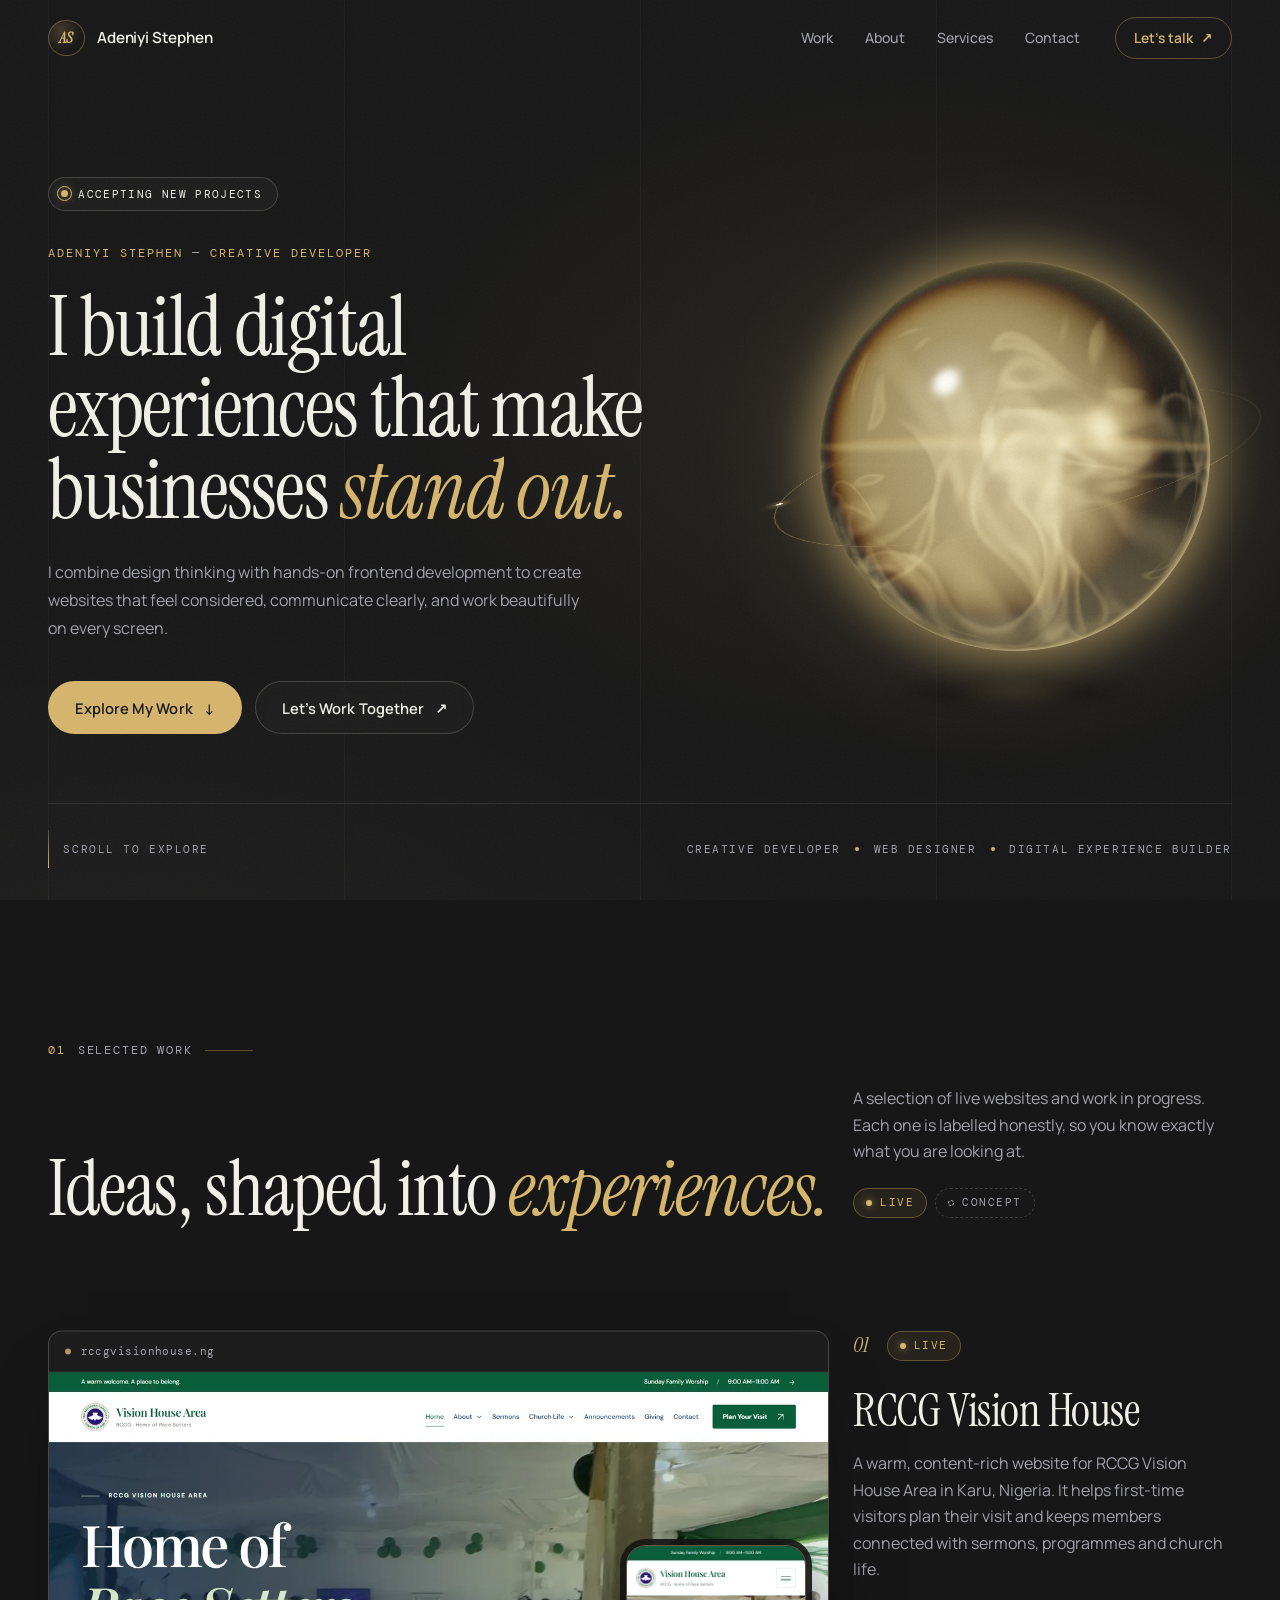
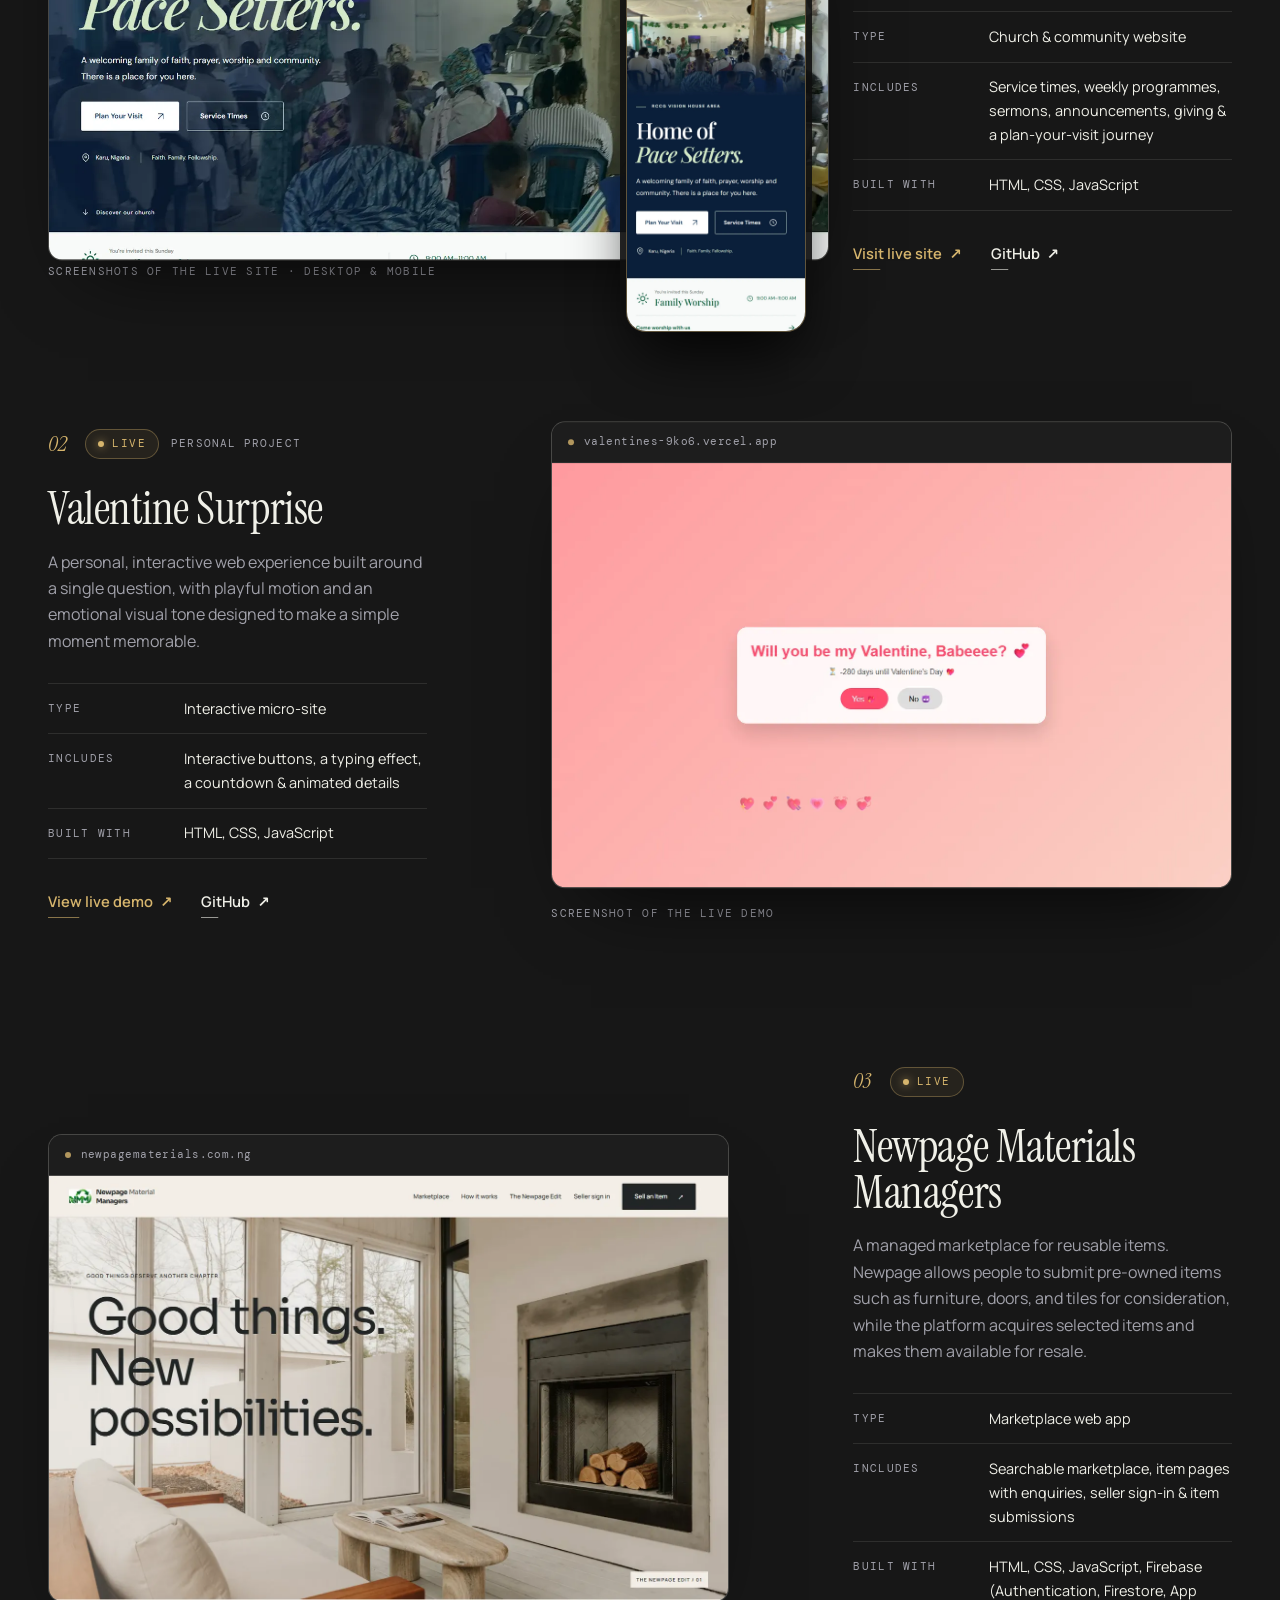
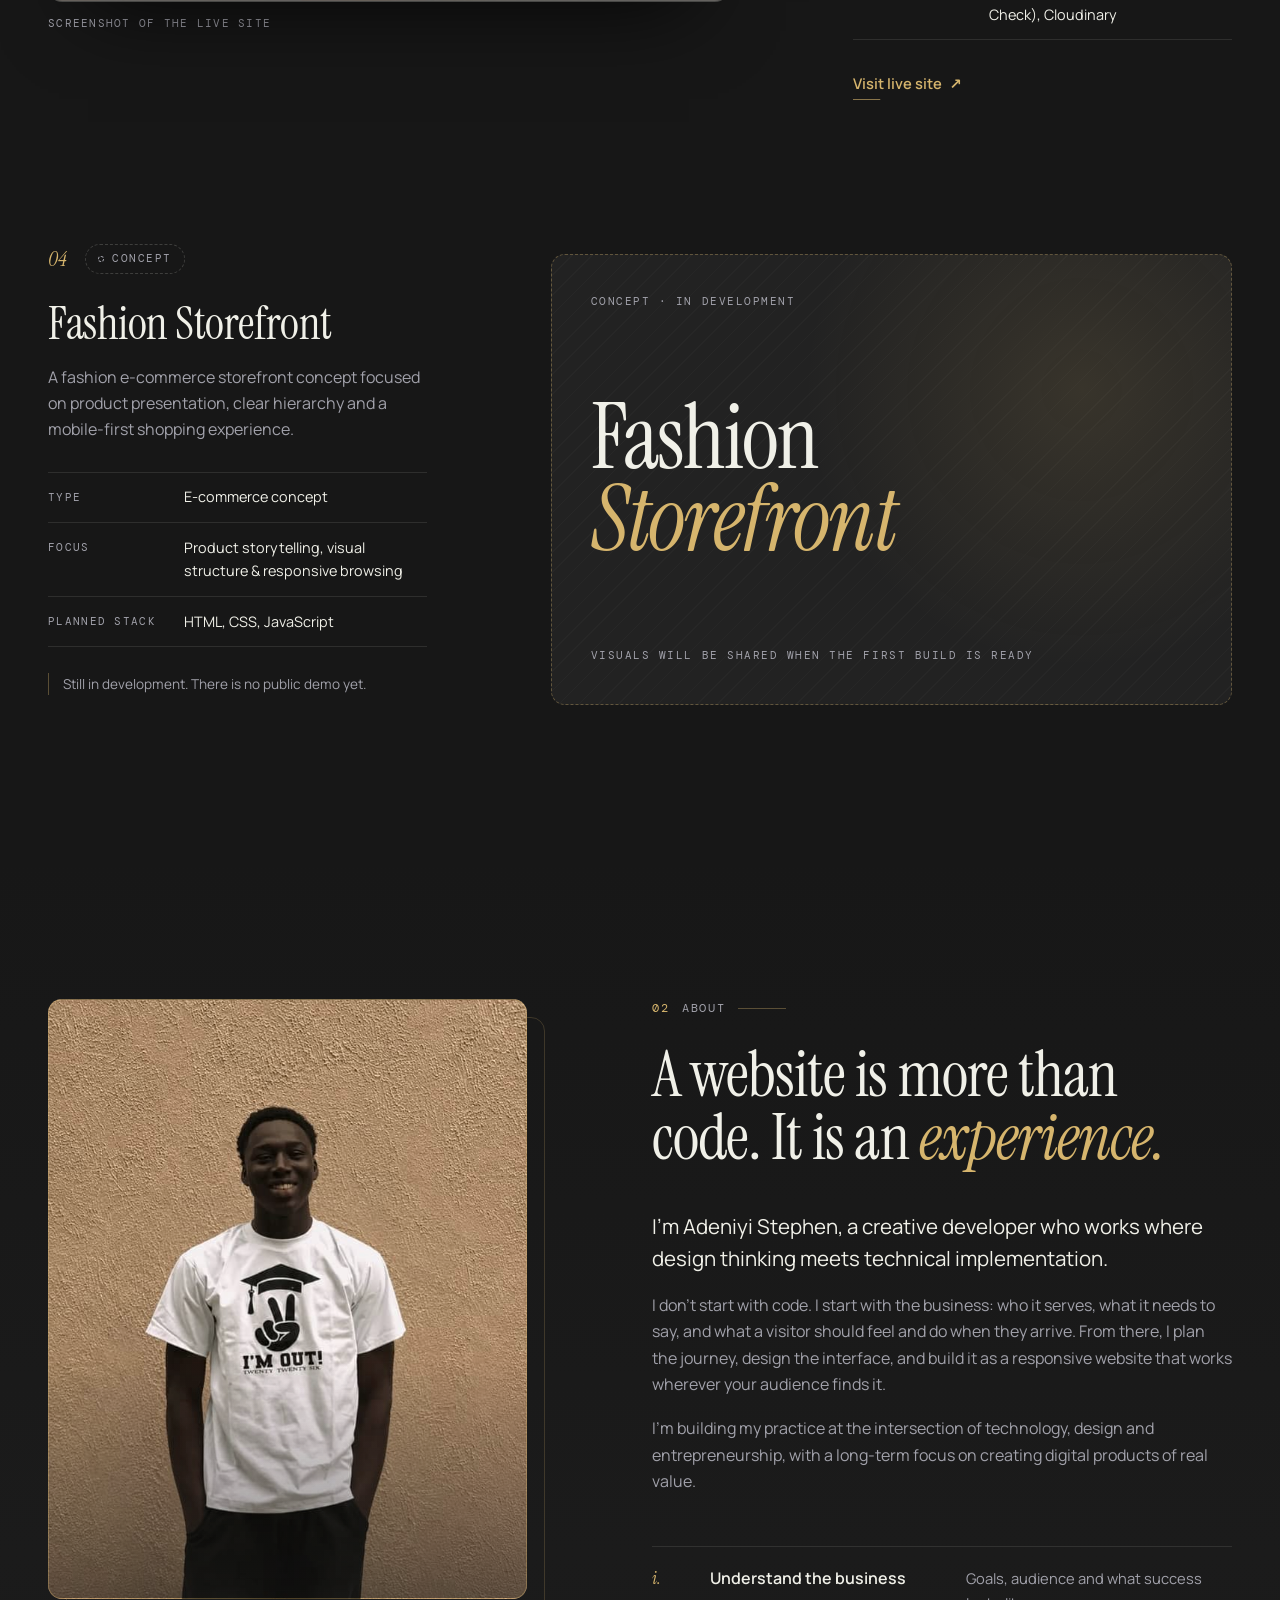
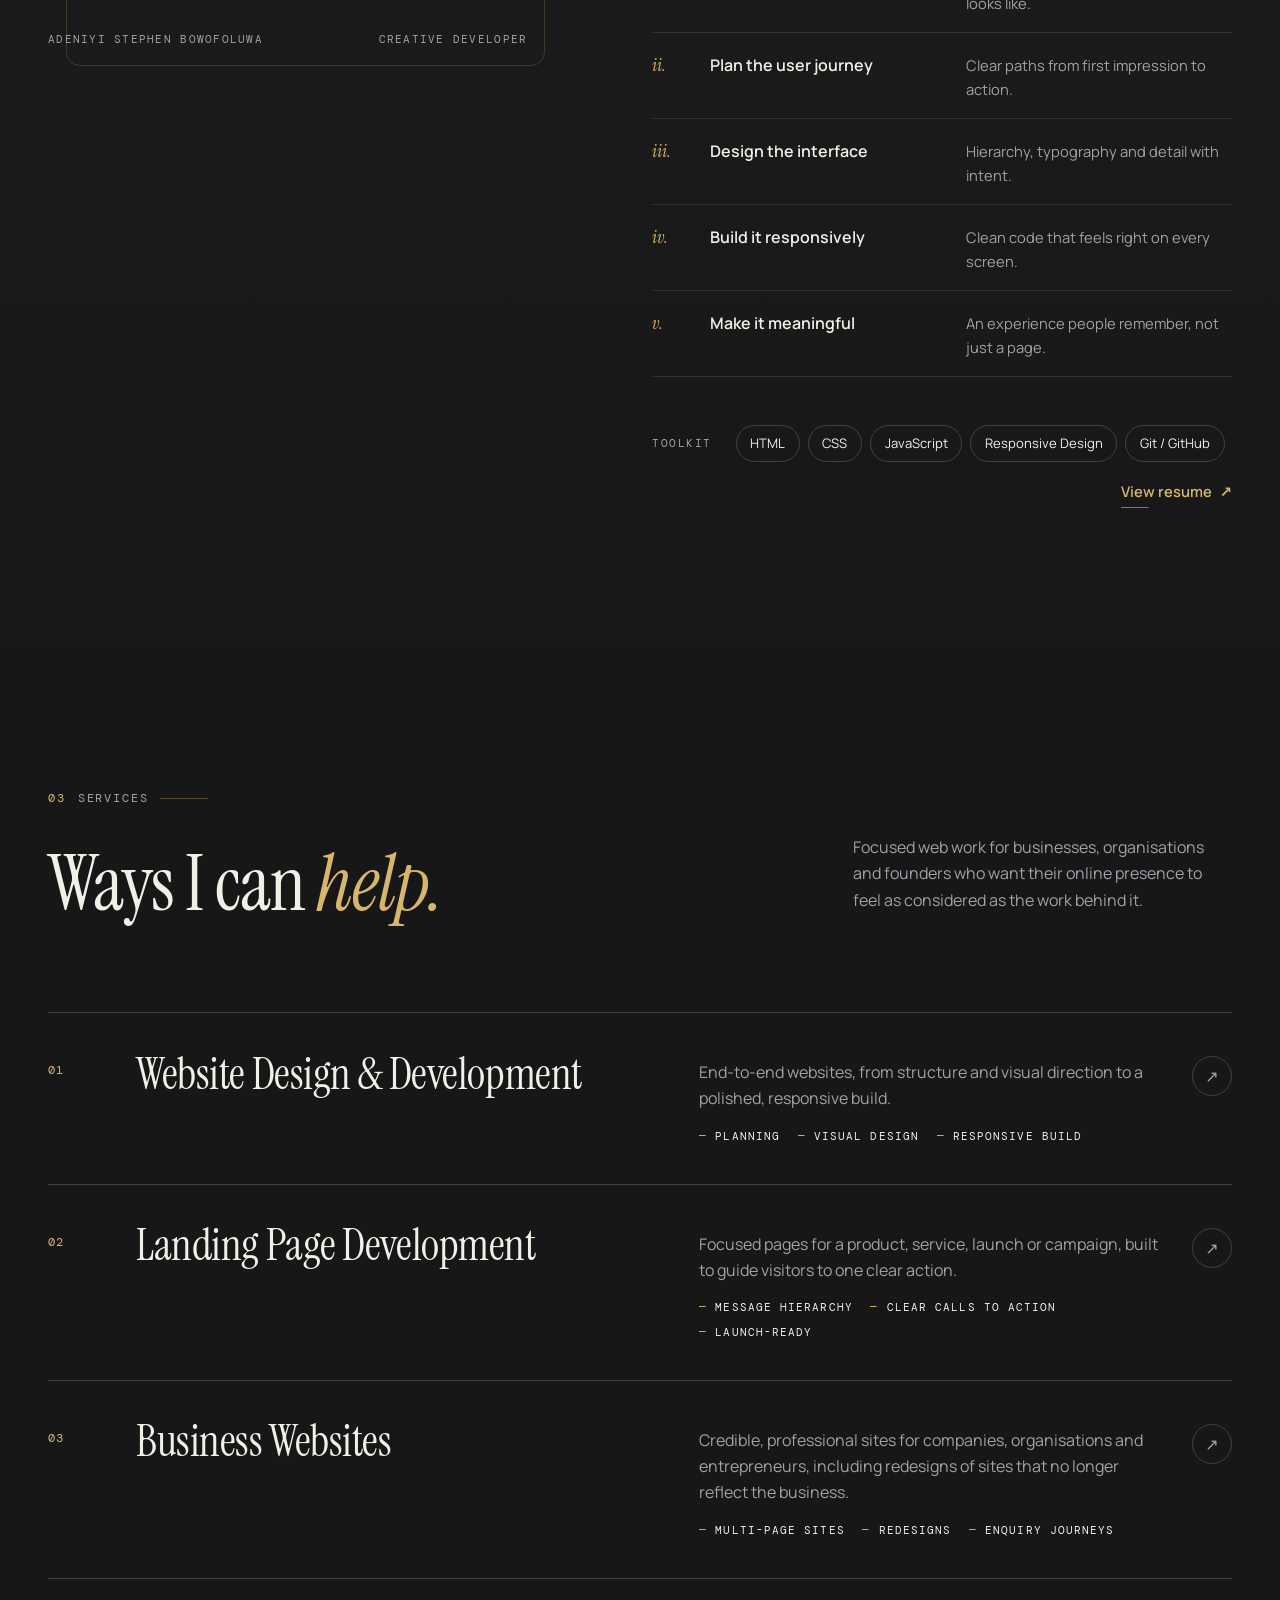
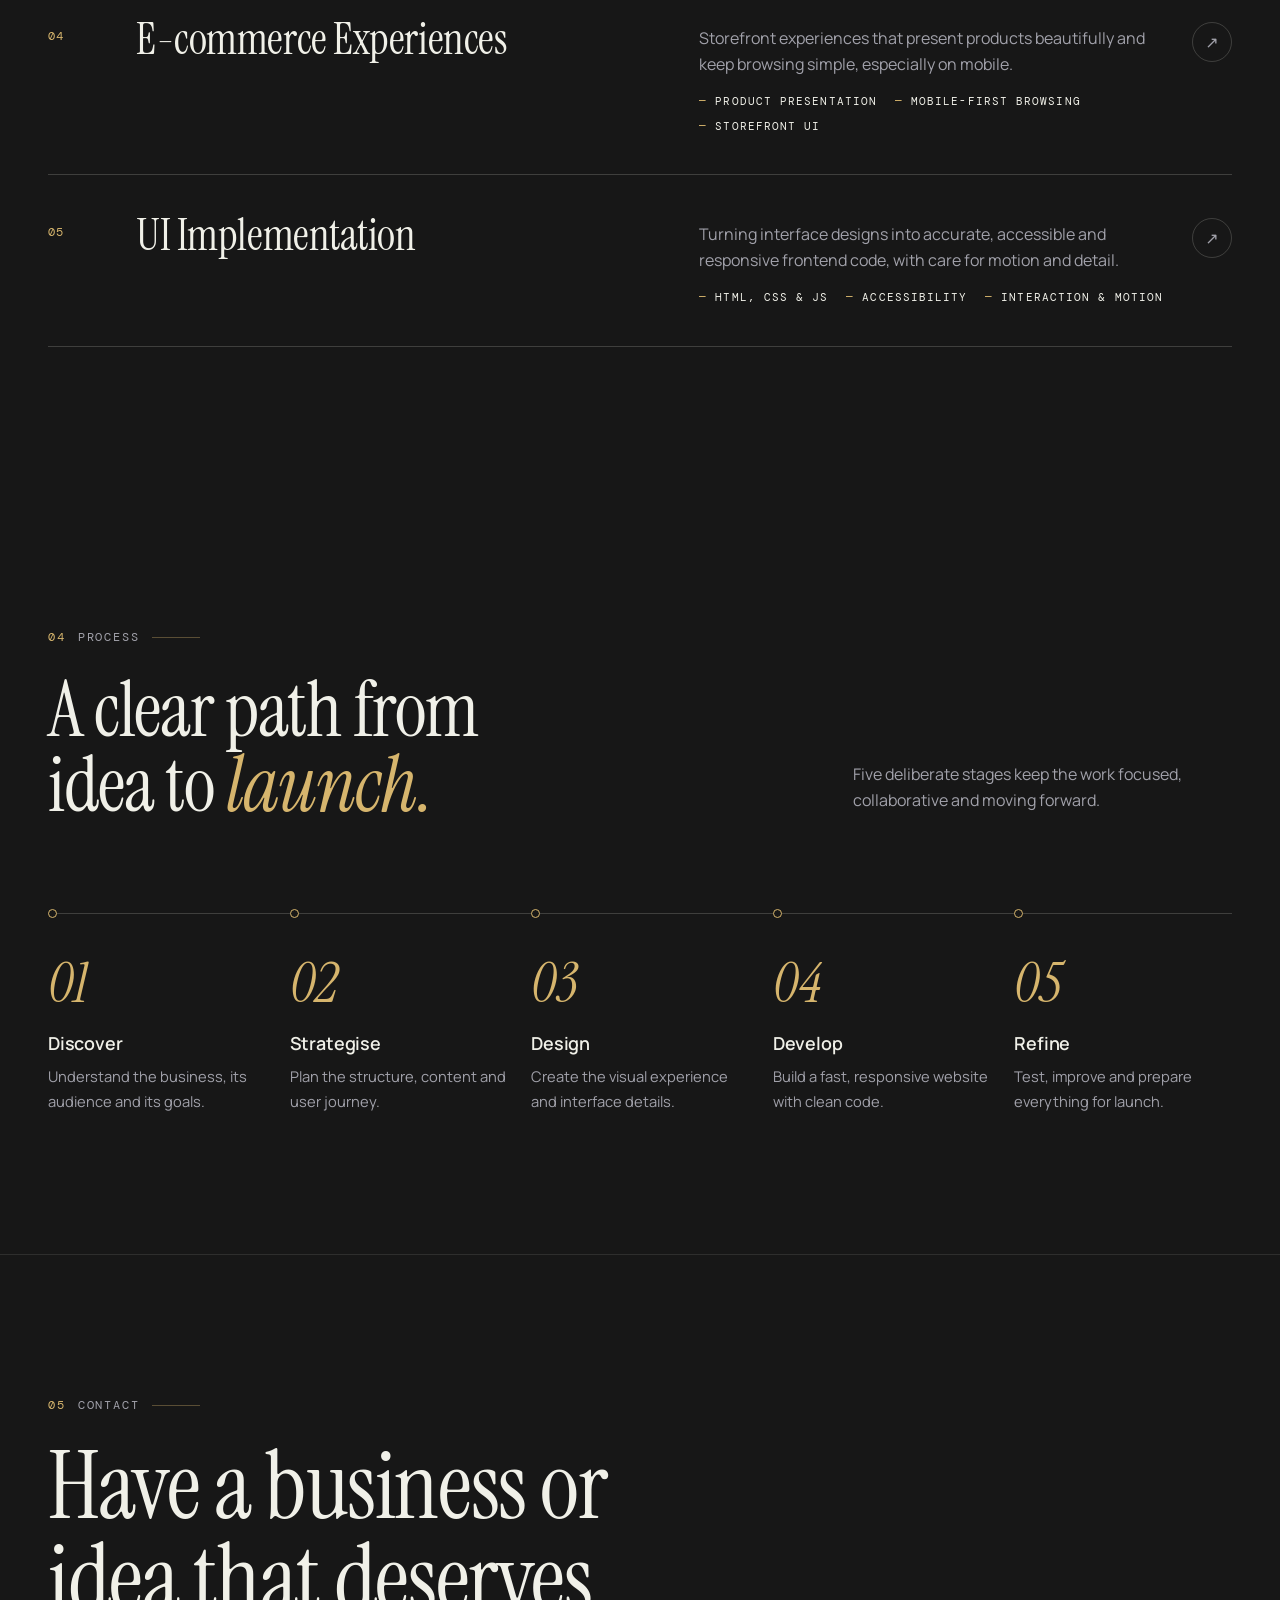
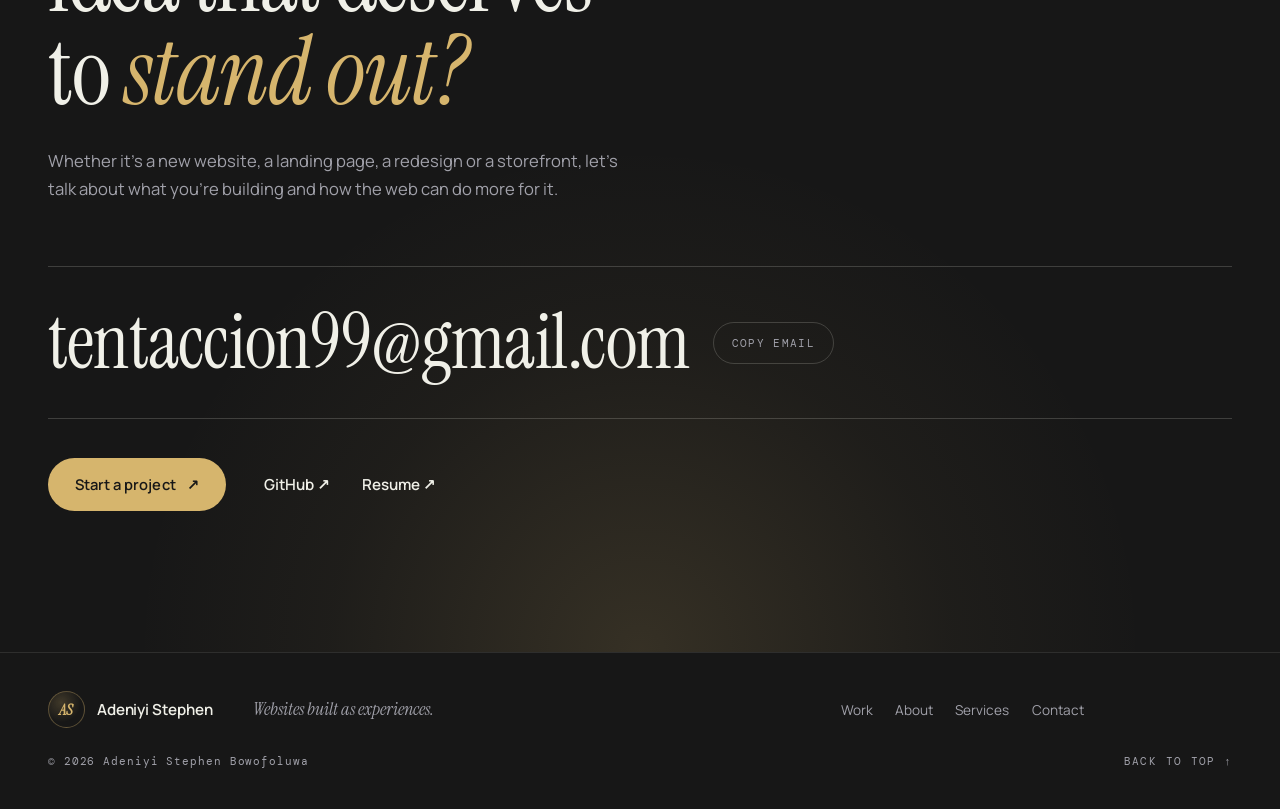
==== commit 52d7f12b: "Complete champagne-gold portfolio redesign Co-Authored-By: Claude Opus 5.5 <noreply@anthropic.com>" ====
--- a/index.html
+++ b/index.html
@@ -1,112 +1,545 @@
 <!doctype html>
 <html lang="en">
-<head>
-  <meta charset="utf-8">
-  <meta name="viewport" content="width=device-width, initial-scale=1">
-  <meta name="description" content="Adeniyi Stephen is a web developer designing and building distinctive digital experiences for ambitious businesses.">
-  <meta name="author" content="Adeniyi Stephen Bowofoluwa">
-  <meta name="theme-color" content="#10110f">
-  <meta property="og:title" content="Adeniyi Stephen — Digital experiences, built with intent">
-  <meta property="og:description" content="Independent web developer crafting thoughtful, high-impact websites for ambitious businesses.">
-  <meta property="og:type" content="website">
-  <meta property="og:url" content="https://adeniyistephen-web.vercel.app/">
-  <meta name="twitter:card" content="summary_large_image">
-  <title>Adeniyi Stephen — Web Developer & Digital Experience Builder</title>
-  <link rel="preconnect" href="https://fonts.googleapis.com">
-  <link rel="preconnect" href="https://fonts.gstatic.com" crossorigin>
-  <link href="https://fonts.googleapis.com/css2?family=DM+Mono:wght@400;500&family=Manrope:wght@400;500;600;700;800&display=swap" rel="stylesheet">
-  <link rel="stylesheet" href="styles.css">
-</head>
-<body>
-  <div class="site-noise" aria-hidden="true"></div>
-  <header class="site-header" data-header>
-    <a class="brand" href="#home" aria-label="Adeniyi Stephen home"><span class="brand-symbol">A<span>.</span></span><span>ADENIYI STEPHEN</span></a>
-    <button class="nav-toggle" type="button" aria-expanded="false" aria-controls="site-nav" aria-label="Toggle navigation"><span></span><span></span></button>
-    <nav class="site-nav" id="site-nav" aria-label="Main navigation">
-      <a href="#work">Work</a><a href="#about">About</a><a href="#services">Services</a><a href="#process">Approach</a>
-      <a class="nav-contact" href="#contact">Let's talk <span>↗</span></a>
-    </nav>
-  </header>
-
-  <main id="home">
-    <section class="hero section-shell">
-      <div class="hero-copy reveal">
-        <p class="eyebrow"><span class="status-dot"></span> INDEPENDENT WEB DEVELOPER <span class="eyebrow-location">— ABUJA, NIGERIA</span></p>
-        <h1>I turn ideas into <span class="text-outline">digital</span> experiences<span class="lime-period">.</span></h1>
-        <p class="hero-lede">I design and build thoughtful websites that give ambitious businesses a sharper presence, a clearer story, and room to grow.</p>
-        <div class="hero-actions"><a class="button button-primary" href="#work">Explore my work <span>↘</span></a><a class="text-link" href="#contact">Have a project in mind? <span>↗</span></a></div>
-        <div class="hero-meta"><span>DESIGN-MINDED DEVELOPMENT</span><span>AVAILABLE FOR SELECT PROJECTS <i></i></span></div>
+  <head>
+    <meta charset="utf-8" />
+    <meta name="viewport" content="width=device-width, initial-scale=1" />
+    <title>Adeniyi Stephen — Creative Developer &amp; Web Designer</title>
+    <meta
+      name="description"
+      content="Adeniyi Stephen Bowofoluwa is a creative developer and web designer who plans, designs and builds responsive websites and digital experiences that help businesses stand out."
+    />
+    <meta name="author" content="Adeniyi Stephen Bowofoluwa" />
+    <meta name="theme-color" content="#171717" />
+    <meta name="color-scheme" content="dark" />
+    <meta property="og:type" content="website" />
+    <meta property="og:title" content="Adeniyi Stephen — Creative Developer &amp; Web Designer" />
+    <meta
+      property="og:description"
+      content="Digital experiences that make businesses stand out — designed with intention and built to work beautifully on every screen."
+    />
+    <meta name="twitter:card" content="summary" />
+    <link rel="icon" href="favicon.svg" type="image/svg+xml" />
+
+    <link rel="preconnect" href="https://fonts.googleapis.com" />
+    <link rel="preconnect" href="https://fonts.gstatic.com" crossorigin />
+    <link
+      href="https://fonts.googleapis.com/css2?family=DM+Mono:wght@400;500&family=Instrument+Serif:ital@0;1&family=Manrope:wght@400;500;600;700&display=swap"
+      rel="stylesheet"
+    />
+    <link rel="stylesheet" href="styles.css" />
+
+    <script type="application/ld+json">
+      {
+        "@context": "https://schema.org",
+        "@type": "Person",
+        "name": "Adeniyi Stephen Bowofoluwa",
+        "alternateName": "Adeniyi Stephen",
+        "jobTitle": "Creative Developer & Web Designer",
+        "email": "mailto:tentaccion99@gmail.com",
+        "sameAs": ["https://github.com/bowofol"],
+        "knowsAbout": ["Web design", "Frontend development", "HTML", "CSS", "JavaScript", "Responsive design"]
+      }
+    </script>
+  </head>
+  <body>
+    <a class="skip-link" href="#main">Skip to content</a>
+    <div class="scroll-progress" aria-hidden="true"><span data-progress></span></div>
+
+    <!-- ============ Navigation ============ -->
+    <header class="site-header" data-header>
+      <div class="header-inner">
+        <a class="wordmark" href="#top" aria-label="Adeniyi Stephen — back to top">
+          <span class="wordmark-mark" aria-hidden="true">AS</span>
+          <span class="wordmark-name">Adeniyi Stephen</span>
+        </a>
+
+        <nav class="site-nav" id="site-nav" aria-label="Primary">
+          <ul class="nav-list">
+            <li><a href="#work" data-nav-link><span class="nav-num" aria-hidden="true">01</span>Work</a></li>
+            <li><a href="#about" data-nav-link><span class="nav-num" aria-hidden="true">02</span>About</a></li>
+            <li><a href="#services" data-nav-link><span class="nav-num" aria-hidden="true">03</span>Services</a></li>
+            <li><a href="#contact" data-nav-link><span class="nav-num" aria-hidden="true">04</span>Contact</a></li>
+          </ul>
+          <a class="nav-cta" href="#contact">Let’s talk <span aria-hidden="true">↗</span></a>
+          <p class="nav-footnote">
+            <a href="mailto:tentaccion99@gmail.com">tentaccion99@gmail.com</a>
+          </p>
+        </nav>
+
+        <button class="nav-toggle" type="button" aria-expanded="false" aria-controls="site-nav">
+          <span class="nav-toggle-label">Menu</span>
+          <span class="nav-toggle-lines" aria-hidden="true"><i></i><i></i></span>
+        </button>
       </div>
-      <div class="hero-art reveal" aria-label="Abstract three-dimensional lime and graphite orb artwork">
-        <div class="orb-stage">
-          <div class="orb-shadow"></div>
-          <div class="orb">
-            <div class="orb-core"></div><div class="orb-ring ring-a"></div><div class="orb-ring ring-b"></div><div class="orb-ring ring-c"></div>
-            <div class="orb-glint"></div>
-          </div>
-          <span class="orb-label label-top">FORM / FUNCTION</span><span class="orb-label label-bottom">BUILT WITH INTENT — 01</span>
-          <span class="orbit-cross cross-one">+</span><span class="orbit-cross cross-two">+</span>
-        </div>
-        <div class="art-caption"><span>AN EXPERIMENT IN DIGITAL CRAFT</span><span>01 — 04</span></div>
+    </header>
+
+    <main id="main">
+      <!-- ============ Hero ============ -->
+      <section class="hero" id="top" aria-labelledby="hero-title">
+        <div class="hero-guides" aria-hidden="true"><i></i><i></i><i></i><i></i></div>
+
+        <div class="shell hero-grid">
+          <div class="hero-copy">
+            <p class="availability reveal">
+              <span class="availability-dot" aria-hidden="true"></span>
+              Accepting new projects
+            </p>
+            <p class="hero-name reveal" style="--d: 0.08s">
+              Adeniyi Stephen <span aria-hidden="true">—</span> Creative Developer
+            </p>
+            <h1 id="hero-title" class="hero-title" data-split>
+              I build digital experiences that make businesses <em>stand out.</em>
+            </h1>
+            <p class="hero-lede reveal" style="--d: 0.5s">
+              I combine design thinking with hands-on frontend development to create websites that
+              feel considered, communicate clearly, and work beautifully on every screen.
+            </p>
+            <div class="hero-actions reveal" style="--d: 0.62s">
+              <a class="btn btn-gold" href="#work">
+                Explore My Work <span class="btn-arrow" aria-hidden="true">↓</span>
+              </a>
+              <a class="btn btn-ghost" href="#contact">
+                Let’s Work Together <span class="btn-arrow" aria-hidden="true">↗</span>
+              </a>
+            </div>
+          </div>
+
+          <div class="hero-orb" aria-hidden="true">
+            <div class="orb" data-orb>
+              <div class="orb-aura"></div>
+              <div class="orb-float">
+                <div class="orb-ring orb-ring--back"><span></span></div>
+                <div class="orb-fallback"></div>
+                <canvas class="orb-canvas" data-orb-canvas></canvas>
+                <div class="orb-ring-clip"><div class="orb-ring orb-ring--front"><span></span><b></b></div></div>
+              </div>
+              <div class="orb-shadow"></div>
+            </div>
+          </div>
+        </div>
+
+        <div class="shell hero-foot">
+          <a class="scroll-cue" href="#work">
+            <span class="scroll-cue-track" aria-hidden="true"><span></span></span>
+            Scroll to explore
+          </a>
+          <ul class="hero-roles" aria-label="Disciplines">
+            <li>Creative Developer</li>
+            <li>Web Designer</li>
+            <li>Digital Experience Builder</li>
+          </ul>
+        </div>
+      </section>
+
+      <!-- ============ Selected Work ============ -->
+      <section class="section work" id="work" aria-labelledby="work-title">
+        <div class="shell">
+          <header class="section-head">
+            <p class="section-index reveal"><span>01</span> Selected Work</p>
+            <h2 id="work-title" class="reveal">Ideas, shaped into <em>experiences.</em></h2>
+            <div class="section-aside reveal" style="--d: 0.12s">
+              <p>
+                A selection of live websites and work in progress. Each one is labelled honestly, so
+                you know exactly what you are looking at.
+              </p>
+              <ul class="status-legend" aria-label="Project status key">
+                <li><span class="status status--live">Live</span></li>
+                <li><span class="status status--concept">Concept</span></li>
+              </ul>
+            </div>
+          </header>
+
+          <div class="project-list">
+            <!-- Project 01 — RCCG Vision House -->
+            <article class="project project--feature" aria-labelledby="p1-title">
+              <figure class="project-media reveal">
+                <div class="frame" data-parallax>
+                  <div class="frame-bar" aria-hidden="true">
+                    <span class="frame-dot"></span>rccgvisionhouse.ng
+                  </div>
+                  <img
+                    src="assets/work/vision-house-desktop.webp"
+                    width="1400"
+                    height="875"
+                    loading="lazy"
+                    decoding="async"
+                    alt="Screenshot of the RCCG Vision House Area homepage: the headline ‘Home of Pace Setters’ over a photo of the congregation, with Plan Your Visit and Service Times buttons."
+                  />
+                </div>
+                <div class="frame frame--phone">
+                  <img
+                    src="assets/work/vision-house-mobile.webp"
+                    width="780"
+                    height="1688"
+                    loading="lazy"
+                    decoding="async"
+                    alt="Screenshot of the same homepage on a mobile screen."
+                  />
+                </div>
+                <figcaption>Screenshots of the live site · desktop &amp; mobile</figcaption>
+              </figure>
+
+              <div class="project-body reveal" style="--d: 0.1s">
+                <div class="project-top">
+                  <span class="project-num">01</span>
+                  <span class="status status--live">Live</span>
+                </div>
+                <h3 id="p1-title">RCCG Vision House</h3>
+                <p class="project-desc">
+                  A warm, content-rich website for RCCG Vision House Area in Karu, Nigeria. It helps
+                  first-time visitors plan their visit and keeps members connected with sermons,
+                  programmes and church life.
+                </p>
+                <dl class="project-facts">
+                  <div><dt>Type</dt><dd>Church &amp; community website</dd></div>
+                  <div>
+                    <dt>Includes</dt>
+                    <dd>Service times, weekly programmes, sermons, announcements, giving &amp; a plan-your-visit journey</dd>
+                  </div>
+                  <div><dt>Built with</dt><dd>HTML, CSS, JavaScript</dd></div>
+                </dl>
+                <div class="project-links">
+                  <a class="link-arrow" href="https://www.rccgvisionhouse.ng/" target="_blank" rel="noopener noreferrer">
+                    Visit live site <span aria-hidden="true">↗</span><span class="sr-only">(opens in a new tab)</span>
+                  </a>
+                  <a class="link-arrow link-arrow--muted" href="https://github.com/bowofol/vision-house-parish" target="_blank" rel="noopener noreferrer">
+                    GitHub <span aria-hidden="true">↗</span><span class="sr-only">(opens in a new tab)</span>
+                  </a>
+                </div>
+              </div>
+            </article>
+
+            <!-- Project 02 — Valentine Surprise -->
+            <article class="project project--flip" aria-labelledby="p2-title">
+              <figure class="project-media reveal">
+                <div class="frame" data-parallax>
+                  <div class="frame-bar" aria-hidden="true">
+                    <span class="frame-dot"></span>valentines-9ko6.vercel.app
+                  </div>
+                  <img
+                    src="assets/work/valentine-desktop.webp"
+                    width="1400"
+                    height="875"
+                    loading="lazy"
+                    decoding="async"
+                    alt="Screenshot of the Valentine Surprise website: a card on a soft pink gradient asking ‘Will you be my Valentine?’ with Yes and No buttons."
+                  />
+                </div>
+                <figcaption>Screenshot of the live demo</figcaption>
+              </figure>
+
+              <div class="project-body reveal" style="--d: 0.1s">
+                <div class="project-top">
+                  <span class="project-num">02</span>
+                  <span class="status status--live">Live</span>
+                  <span class="status-note">Personal project</span>
+                </div>
+                <h3 id="p2-title">Valentine Surprise</h3>
+                <p class="project-desc">
+                  A personal, interactive web experience built around a single question, with playful
+                  motion and an emotional visual tone designed to make a simple moment memorable.
+                </p>
+                <dl class="project-facts">
+                  <div><dt>Type</dt><dd>Interactive micro-site</dd></div>
+                  <div><dt>Includes</dt><dd>Interactive buttons, a typing effect, a countdown &amp; animated details</dd></div>
+                  <div><dt>Built with</dt><dd>HTML, CSS, JavaScript</dd></div>
+                </dl>
+                <div class="project-links">
+                  <a class="link-arrow" href="https://valentines-9ko6.vercel.app/" target="_blank" rel="noopener noreferrer">
+                    View live demo <span aria-hidden="true">↗</span><span class="sr-only">(opens in a new tab)</span>
+                  </a>
+                  <a class="link-arrow link-arrow--muted" href="https://github.com/bowofol/valentine" target="_blank" rel="noopener noreferrer">
+                    GitHub <span aria-hidden="true">↗</span><span class="sr-only">(opens in a new tab)</span>
+                  </a>
+                </div>
+              </div>
+            </article>
+
+            <!-- Project 03 — Newpage Materials Managers -->
+            <article class="project" aria-labelledby="p3-title">
+              <figure class="project-media reveal">
+                <div class="frame" data-parallax>
+                  <div class="frame-bar" aria-hidden="true">
+                    <span class="frame-dot"></span>newpagematerials.com.ng
+                  </div>
+                  <img
+                    src="assets/work/newpage-desktop.webp"
+                    width="1400"
+                    height="875"
+                    loading="lazy"
+                    decoding="async"
+                    alt="Screenshot of the Newpage Material Managers homepage: the headline ‘Good things. New possibilities.’ over an interior photo, with Marketplace, How it works and Sell an Item in the navigation."
+                  />
+                </div>
+                <figcaption>Screenshot of the live site</figcaption>
+              </figure>
+
+              <div class="project-body reveal" style="--d: 0.1s">
+                <div class="project-top">
+                  <span class="project-num">03</span>
+                  <span class="status status--live">Live</span>
+                </div>
+                <h3 id="p3-title">Newpage Materials Managers</h3>
+                <p class="project-desc">
+                  A managed marketplace for reusable items. Newpage allows people to submit pre-owned
+                  items such as furniture, doors, and tiles for consideration, while the platform
+                  acquires selected items and makes them available for resale.
+                </p>
+                <dl class="project-facts">
+                  <div><dt>Type</dt><dd>Marketplace web app</dd></div>
+                  <div><dt>Includes</dt><dd>Searchable marketplace, item pages with enquiries, seller sign-in &amp; item submissions</dd></div>
+                  <div><dt>Built with</dt><dd>HTML, CSS, JavaScript, Firebase (Authentication, Firestore, App Check), Cloudinary</dd></div>
+                </dl>
+                <div class="project-links">
+                  <a class="link-arrow" href="https://newpagematerials.com.ng" target="_blank" rel="noopener noreferrer">
+                    Visit live site <span aria-hidden="true">↗</span><span class="sr-only">(opens in a new tab)</span>
+                  </a>
+                </div>
+              </div>
+            </article>
+
+            <!-- Project 04 — Fashion Storefront (concept) -->
+            <article class="project project--flip" aria-labelledby="p4-title">
+              <div class="project-media reveal">
+                <div class="concept-plate" role="img" aria-label="Typographic placeholder. No visuals for this concept have been published yet.">
+                  <span class="concept-label">Concept · in development</span>
+                  <p class="concept-word">Fashion<br /><em>Storefront</em></p>
+                  <span class="concept-foot">Visuals will be shared when the first build is ready</span>
+                </div>
+              </div>
+
+              <div class="project-body reveal" style="--d: 0.1s">
+                <div class="project-top">
+                  <span class="project-num">04</span>
+                  <span class="status status--concept">Concept</span>
+                </div>
+                <h3 id="p4-title">Fashion Storefront</h3>
+                <p class="project-desc">
+                  A fashion e-commerce storefront concept focused on product presentation, clear
+                  hierarchy and a mobile-first shopping experience.
+                </p>
+                <dl class="project-facts">
+                  <div><dt>Type</dt><dd>E-commerce concept</dd></div>
+                  <div><dt>Focus</dt><dd>Product storytelling, visual structure &amp; responsive browsing</dd></div>
+                  <div><dt>Planned stack</dt><dd>HTML, CSS, JavaScript</dd></div>
+                </dl>
+                <p class="project-note">Still in development. There is no public demo yet.</p>
+              </div>
+            </article>
+          </div>
+        </div>
+      </section>
+
+      <!-- ============ About ============ -->
+      <section class="section about" id="about" aria-labelledby="about-title">
+        <div class="shell about-grid">
+          <figure class="about-portrait reveal">
+            <div class="portrait-frame">
+              <img
+                src="assets/adeniyi-stephen.jpg"
+                width="640"
+                height="853"
+                loading="lazy"
+                decoding="async"
+                alt="Portrait of Adeniyi Stephen Bowofoluwa smiling in a white T-shirt against a warm textured wall."
+              />
+            </div>
+            <figcaption>
+              <span>Adeniyi Stephen Bowofoluwa</span>
+              <span>Creative Developer</span>
+            </figcaption>
+          </figure>
+
+          <div class="about-content">
+            <p class="section-index reveal"><span>02</span> About</p>
+            <h2 id="about-title" class="reveal">A website is more than code. It is an <em>experience.</em></h2>
+
+            <div class="about-copy reveal" style="--d: 0.1s">
+              <p class="about-lead">
+                I’m Adeniyi Stephen, a creative developer who works where design thinking meets
+                technical implementation.
+              </p>
+              <p>
+                I don’t start with code. I start with the business: who it serves, what it needs to
+                say, and what a visitor should feel and do when they arrive. From there, I plan the
+                journey, design the interface, and build it as a responsive website that works
+                wherever your audience finds it.
+              </p>
+              <p>
+                I’m building my practice at the intersection of technology, design and
+                entrepreneurship, with a long-term focus on creating digital products of real value.
+              </p>
+            </div>
+
+            <ol class="approach reveal" style="--d: 0.15s" aria-label="How I think about a project">
+              <li><span>i.</span><strong>Understand the business</strong><p>Goals, audience and what success looks like.</p></li>
+              <li><span>ii.</span><strong>Plan the user journey</strong><p>Clear paths from first impression to action.</p></li>
+              <li><span>iii.</span><strong>Design the interface</strong><p>Hierarchy, typography and detail with intent.</p></li>
+              <li><span>iv.</span><strong>Build it responsively</strong><p>Clean code that feels right on every screen.</p></li>
+              <li><span>v.</span><strong>Make it meaningful</strong><p>An experience people remember, not just a page.</p></li>
+            </ol>
+
+            <div class="toolkit reveal" style="--d: 0.2s">
+              <p class="toolkit-label">Toolkit</p>
+              <ul>
+                <li>HTML</li>
+                <li>CSS</li>
+                <li>JavaScript</li>
+                <li>Responsive Design</li>
+                <li>Git / GitHub</li>
+              </ul>
+              <a class="link-arrow" href="resume.html">View resume <span aria-hidden="true">↗</span></a>
+            </div>
+          </div>
+        </div>
+      </section>
+
+      <!-- ============ Services ============ -->
+      <section class="section services" id="services" aria-labelledby="services-title">
+        <div class="shell">
+          <header class="section-head">
+            <p class="section-index reveal"><span>03</span> Services</p>
+            <h2 id="services-title" class="reveal">Ways I can <em>help.</em></h2>
+            <div class="section-aside reveal" style="--d: 0.12s">
+              <p>
+                Focused web work for businesses, organisations and founders who want their online
+                presence to feel as considered as the work behind it.
+              </p>
+            </div>
+          </header>
+
+          <ol class="service-list">
+            <li class="service reveal">
+              <span class="service-num">01</span>
+              <h3>Website Design &amp; Development</h3>
+              <div class="service-detail">
+                <p>End-to-end websites, from structure and visual direction to a polished, responsive build.</p>
+                <ul><li>Planning</li><li>Visual design</li><li>Responsive build</li></ul>
+              </div>
+              <span class="service-arrow" aria-hidden="true">↗</span>
+            </li>
+            <li class="service reveal">
+              <span class="service-num">02</span>
+              <h3>Landing Page Development</h3>
+              <div class="service-detail">
+                <p>Focused pages for a product, service, launch or campaign, built to guide visitors to one clear action.</p>
+                <ul><li>Message hierarchy</li><li>Clear calls to action</li><li>Launch-ready</li></ul>
+              </div>
+              <span class="service-arrow" aria-hidden="true">↗</span>
+            </li>
+            <li class="service reveal">
+              <span class="service-num">03</span>
+              <h3>Business Websites</h3>
+              <div class="service-detail">
+                <p>Credible, professional sites for companies, organisations and entrepreneurs, including redesigns of sites that no longer reflect the business.</p>
+                <ul><li>Multi-page sites</li><li>Redesigns</li><li>Enquiry journeys</li></ul>
+              </div>
+              <span class="service-arrow" aria-hidden="true">↗</span>
+            </li>
+            <li class="service reveal">
+              <span class="service-num">04</span>
+              <h3>E-commerce Experiences</h3>
+              <div class="service-detail">
+                <p>Storefront experiences that present products beautifully and keep browsing simple, especially on mobile.</p>
+                <ul><li>Product presentation</li><li>Mobile-first browsing</li><li>Storefront UI</li></ul>
+              </div>
+              <span class="service-arrow" aria-hidden="true">↗</span>
+            </li>
+            <li class="service reveal">
+              <span class="service-num">05</span>
+              <h3>UI Implementation</h3>
+              <div class="service-detail">
+                <p>Turning interface designs into accurate, accessible and responsive frontend code, with care for motion and detail.</p>
+                <ul><li>HTML, CSS &amp; JS</li><li>Accessibility</li><li>Interaction &amp; motion</li></ul>
+              </div>
+              <span class="service-arrow" aria-hidden="true">↗</span>
+            </li>
+          </ol>
+        </div>
+      </section>
+
+      <!-- ============ Process ============ -->
+      <section class="section process" id="process" aria-labelledby="process-title">
+        <div class="shell">
+          <header class="section-head">
+            <p class="section-index reveal"><span>04</span> Process</p>
+            <h2 id="process-title" class="reveal">A clear path from idea to <em>launch.</em></h2>
+            <div class="section-aside reveal" style="--d: 0.12s">
+              <p>Five deliberate stages keep the work focused, collaborative and moving forward.</p>
+            </div>
+          </header>
+
+          <div class="process-wrap" data-process>
+            <div class="process-track" aria-hidden="true"><span></span></div>
+            <ol class="process-steps">
+              <li class="reveal"><span class="step-num">01</span><h3>Discover</h3><p>Understand the business, its audience and its goals.</p></li>
+              <li class="reveal" style="--d: 0.08s"><span class="step-num">02</span><h3>Strategise</h3><p>Plan the structure, content and user journey.</p></li>
+              <li class="reveal" style="--d: 0.16s"><span class="step-num">03</span><h3>Design</h3><p>Create the visual experience and interface details.</p></li>
+              <li class="reveal" style="--d: 0.24s"><span class="step-num">04</span><h3>Develop</h3><p>Build a fast, responsive website with clean code.</p></li>
+              <li class="reveal" style="--d: 0.32s"><span class="step-num">05</span><h3>Refine</h3><p>Test, improve and prepare everything for launch.</p></li>
+            </ol>
+          </div>
+        </div>
+      </section>
+
+      <!-- ============ Contact ============ -->
+      <section class="section contact" id="contact" aria-labelledby="contact-title">
+        <div class="contact-glow" aria-hidden="true"></div>
+        <div class="shell contact-inner">
+          <p class="section-index reveal"><span>05</span> Contact</p>
+          <h2 id="contact-title" class="contact-title reveal">
+            Have a business or idea that deserves to <em>stand out?</em>
+          </h2>
+          <p class="contact-lede reveal" style="--d: 0.1s">
+            Whether it’s a new website, a landing page, a redesign or a storefront, let’s talk about
+            what you’re building and how the web can do more for it.
+          </p>
+
+          <div class="contact-email reveal" style="--d: 0.16s">
+            <a class="email-link" href="mailto:tentaccion99@gmail.com?subject=Project%20enquiry">tentaccion99@gmail.com</a>
+            <button class="copy-btn" type="button" data-copy="tentaccion99@gmail.com">
+              <span data-copy-label>Copy email</span>
+            </button>
+            <span class="sr-only" aria-live="polite" data-copy-status></span>
+          </div>
+
+          <div class="contact-actions reveal" style="--d: 0.22s">
+            <a class="btn btn-gold" href="mailto:tentaccion99@gmail.com?subject=Project%20enquiry">
+              Start a project <span class="btn-arrow" aria-hidden="true">↗</span>
+            </a>
+            <ul class="contact-links">
+              <li>
+                <a href="https://github.com/bowofol" target="_blank" rel="noopener noreferrer">
+                  GitHub <span aria-hidden="true">↗</span><span class="sr-only">(opens in a new tab)</span>
+                </a>
+              </li>
+              <li><a href="resume.html">Resume <span aria-hidden="true">↗</span></a></li>
+            </ul>
+          </div>
+        </div>
+      </section>
+    </main>
+
+    <!-- ============ Footer ============ -->
+    <footer class="site-footer">
+      <div class="shell footer-inner">
+        <a class="wordmark" href="#top" aria-label="Adeniyi Stephen — back to top">
+          <span class="wordmark-mark" aria-hidden="true">AS</span>
+          <span class="wordmark-name">Adeniyi Stephen</span>
+        </a>
+        <p class="footer-tag">Websites built as experiences.</p>
+        <nav class="footer-nav" aria-label="Footer">
+          <a href="#work">Work</a>
+          <a href="#about">About</a>
+          <a href="#services">Services</a>
+          <a href="#contact">Contact</a>
+        </nav>
+        <p class="footer-copy">© <span data-year>2026</span> Adeniyi Stephen Bowofoluwa</p>
+        <a class="footer-top" href="#top">Back to top <span aria-hidden="true">↑</span></a>
       </div>
-      <a class="scroll-cue" href="#about"><span>SCROLL TO EXPLORE</span><i>↓</i></a>
-    </section>
-
-    <section class="ticker" aria-label="Areas of focus"><div class="ticker-track"><span>WEB DESIGN</span><b>✳</b><span>FRONTEND DEVELOPMENT</span><b>✳</b><span>DIGITAL EXPERIENCES</span><b>✳</b><span>INTERACTION</span><b>✳</b><span>WEB DESIGN</span><b>✳</b><span>FRONTEND DEVELOPMENT</span><b>✳</b><span>DIGITAL EXPERIENCES</span><b>✳</b><span>INTERACTION</span><b>✳</b></div></section>
-
-    <section class="about section-shell section-space" id="about">
-      <div class="section-kicker reveal"><span>01 / THE PERSON</span><span>A LITTLE ABOUT ME</span></div>
-      <div class="about-grid">
-        <div class="about-image-wrap reveal"><img src="WhatsApp%20Image%202026-09-20%20at%2010.04.48%20PM.jpeg" alt="Portrait of Adeniyi Stephen" class="about-image"><span class="image-index">ADENIYI STEPHEN / 2026</span></div>
-        <div class="about-copy reveal"><p class="eyebrow">DESIGN THINKING. DEVELOPER'S MINDSET.</p><h2>Good websites don't just look different. <span>They make things clearer.</span></h2><p>I'm Adeniyi, a frontend and web developer who enjoys turning business goals and creative ideas into useful digital experiences.</p><p>My process starts with understanding the people, the problem, and the purpose behind a website. From there, I shape the structure, design the experience, and bring it to life with clean, responsive code.</p><a class="text-link" href="resume.html">A little more about my experience <span>↗</span></a></div>
-      </div>
-    </section>
-
-    <section class="work section-shell section-space" id="work">
-      <div class="section-kicker reveal"><span>02 / SELECTED WORK</span><span>THOUGHTFUL IDEAS, BUILT FOR THE WEB</span></div>
-      <div class="section-heading reveal"><h2>A few things<br>I've <span>put into motion.</span></h2><p>A selection of live work, experiments, and product concepts. Each project has a different problem to solve and a different story to tell.</p></div>
-      <div class="project-grid">
-        <article class="project-card project-wide reveal">
-          <a class="project-visual vision-visual" href="https://www.rccgvisionhouse.ng/" target="_blank" rel="noreferrer" aria-label="Visit RCCG Vision House website"><div class="mock-browser"><div class="mock-bar"><i></i><i></i><i></i><span>rccgvisionhouse.ng</span></div><div class="vision-preview"><span class="preview-kicker">WELCOME HOME</span><strong>RCCG<br>VISION HOUSE</strong><span class="preview-cta">A PLACE TO BELONG ↗</span><div class="preview-sun"></div></div></div><span class="visual-open">↗</span></a>
-          <div class="project-info"><div class="project-meta"><span>01 — LIVE WEBSITE</span><span>CHURCH / COMMUNITY</span></div><h3>RCCG Vision House</h3><p>A dedicated digital home designed to help a church communicate its identity and connect with its community online.</p><div class="project-bottom"><span>WEB DESIGN · DEVELOPMENT</span><a href="https://www.rccgvisionhouse.ng/" target="_blank" rel="noreferrer">Visit website ↗</a></div></div>
-        </article>
-        <article class="project-card reveal">
-          <a class="project-visual valentine-visual" href="https://valentines-9ko6.vercel.app/" target="_blank" rel="noreferrer" aria-label="View Valentine Surprise interactive website"><div class="valentine-preview"><span>AN INTERACTIVE LITTLE SURPRISE</span><strong>Will you be<br>my Valentine<span>?</span></strong><div class="valentine-buttons"><i>YES, OF COURSE</i><i>maybe...</i></div><b>♥</b></div><span class="visual-open">↗</span></a>
-          <div class="project-info"><div class="project-meta"><span>02 — LIVE EXPERIMENT</span><span>INTERACTIVE EXPERIENCE</span></div><h3>Valentine Surprise</h3><p>A playful, personal web experience built around motion, interaction, and a memorable moment.</p><div class="project-bottom"><span>HTML · CSS · JAVASCRIPT</span><a href="https://valentines-9ko6.vercel.app/" target="_blank" rel="noreferrer">View experience ↗</a></div></div>
-        </article>
-        <article class="project-card reveal">
-          <a class="project-visual savings-visual" href="https://saving-app-pi.vercel.app/" target="_blank" rel="noreferrer" aria-label="View Savings App prototype"><div class="savings-preview"><div class="dash-top"><b>Good morning 👋</b><span>•••</span></div><small>YOUR SAVINGS OVERVIEW</small><strong>₦ 248,500<span>.00</span></strong><div class="dash-chart"><i></i><i></i><i></i><i></i><i></i><i></i><i></i><i></i><i></i><i></i><i></i><i></i></div><div class="dash-foot"><span>THIS MONTH</span><b>+12.8%</b></div></div><span class="visual-open">↗</span></a>
-          <div class="project-info"><div class="project-meta"><span>03 — PROTOTYPE</span><span>PRODUCT / DASHBOARD</span></div><h3>Savings App</h3><p>A record-keeping dashboard prototype exploring clear financial summaries and simple data-entry flows.</p><div class="project-bottom"><span>HTML · CSS · JAVASCRIPT</span><a href="https://saving-app-pi.vercel.app/" target="_blank" rel="noreferrer">View prototype ↗</a></div></div>
-        </article>
-        <article class="project-card reveal">
-          <div class="project-visual fashion-visual" aria-label="Fashion storefront concept preview"><div class="fashion-preview"><span>NEW SEASON / 001</span><strong>Wear your<br>own story.</strong><i>DISCOVER THE COLLECTION ↗</i><div class="fashion-shape"></div></div><span class="concept-stamp">CONCEPT</span></div>
-          <div class="project-info"><div class="project-meta"><span>04 — DESIGN CONCEPT</span><span>FASHION / E-COMMERCE</span></div><h3>Fashion Storefront</h3><p>An exploration of an editorial storefront direction, with strong product presentation and a mobile-first shopping journey.</p><div class="project-bottom"><span>VISUAL DIRECTION · UI CONCEPT</span><span class="status-text">IN DEVELOPMENT</span></div></div>
-        </article>
-      </div>
-      <p class="work-footnote">Project status is labelled clearly. Some visuals are custom concept previews rather than screenshots of the live websites.</p>
-    </section>
-
-    <section class="services section-space" id="services">
-      <div class="section-shell">
-        <div class="section-kicker reveal"><span>03 / WHAT I DO</span><span>FROM FIRST THOUGHT TO FINAL PIXEL</span></div>
-        <div class="services-head reveal"><h2>Digital work with<br><span>a clear purpose.</span></h2><p>I help businesses and founders show up online with clarity, character, and confidence.</p></div>
-        <div class="service-list">
-          <article class="service-row reveal"><span>01</span><div><h3>Business websites</h3><p>Professional websites that tell your story, build trust, and make it easy for customers to take the next step.</p></div><b>↗</b></article>
-          <article class="service-row reveal"><span>02</span><div><h3>Landing pages</h3><p>Focused pages for products, services, launches, and campaigns—designed around one clear action.</p></div><b>↗</b></article>
-          <article class="service-row reveal"><span>03</span><div><h3>Website redesigns</h3><p>A sharper visual direction and a more considered experience for websites ready for a fresh start.</p></div><b>↗</b></article>
-          <article class="service-row reveal"><span>04</span><div><h3>Frontend development</h3><p>Responsive, accessible interfaces brought to life with clean structure and purposeful interaction.</p></div><b>↗</b></article>
-        </div>
-      </div>
-    </section>
-
-    <section class="approach section-shell section-space" id="process">
-      <div class="section-kicker reveal"><span>04 / HOW I WORK</span><span>NO GUESSWORK. A CLEAR PROCESS.</span></div>
-      <div class="approach-grid"><div class="reveal"><h2>Thoughtful from<br><span>the very start.</span></h2><p>Every good build begins before the first line of code. I take time to understand what matters, then make deliberate decisions all the way to launch.</p></div><ol class="steps"><li class="reveal"><span>01</span><div><h3>Understand</h3><p>Get to know your business, audience, goals, and what success should look like.</p></div></li><li class="reveal"><span>02</span><div><h3>Shape the experience</h3><p>Map the content, structure, and visual direction around the people using it.</p></div></li><li class="reveal"><span>03</span><div><h3>Design & build</h3><p>Bring the direction to life with responsive layouts, clean code, and considered details.</p></div></li><li class="reveal"><span>04</span><div><h3>Refine & launch</h3><p>Test, polish, and prepare the experience for the real world.</p></div></li></ol></div>
-    </section>
-
-    <section class="contact section-space" id="contact"><div class="section-shell contact-inner"><div class="contact-orb" aria-hidden="true"><div></div></div><div class="contact-copy reveal"><p class="eyebrow"><span class="status-dot"></span> HAVE SOMETHING IN MIND?</p><h2>Let's make<br>something <span>matter.</span></h2><p>Have a business, a product, or an idea that deserves a better digital home? Tell me what you're working on.</p><a class="button button-primary" href="mailto:tentaccion99@gmail.com?subject=Let's%20build%20something">Start a conversation <span>↗</span></a><div class="contact-email">OR WRITE TO ME DIRECTLY<br><a href="mailto:tentaccion99@gmail.com">tentaccion99@gmail.com</a></div></div></div></section>
-  </main>
-  <footer class="site-footer"><a class="brand" href="#home"><span class="brand-symbol">A<span>.</span></span><span>ADENIYI STEPHEN</span></a><p>INDEPENDENTLY BUILT. ALWAYS EVOLVING.</p><div><a href="https://github.com/bowofol" target="_blank" rel="noreferrer">GITHUB ↗</a><a href="resume.html">RESUME ↗</a><a href="#home">BACK TO TOP ↑</a></div><small>© <span data-year>2026</span> ADENIYI STEPHEN BOWOFOLUWA</small></footer>
-  <script src="script.js"></script>
-</body>
-</html>+    </footer>
+
+    <script src="script.js" defer></script>
+    <script src="orb.js" defer></script>
+  </body>
+</html>
--- a/styles.css
+++ b/styles.css
@@ -1,201 +1,1323 @@
+/* ==========================================================================
+   Adeniyi Stephen — Portfolio
+   Futuristic luxury × editorial × creative studio
+   Palette: Champagne Gold #D6B56D · Soft Ivory #F0F0E8 · Deep Graphite #171717
+            Secondary Dark #222222 · Muted Text #A1A1AA
+   ========================================================================== */
+
 :root {
-  --ink: #101b2d;
-  --ink-soft: #263653;
-  --paper: #f7f6f2;
-  --paper-deep: #ebeae4;
-  --white: #ffffff;
-  --muted: #687389;
-  --line: #d6d9df;
-  --blue: #3d5afe;
-  --blue-dark: #263cc0;
-  --lavender: #e8eaff;
-  --peach: #f9ddd2;
-  --green: #dff1e6;
-  --mono: "DM Mono", monospace;
-  --sans: "Manrope", system-ui, sans-serif;
-  --radius: 18px;
-  --shadow: 0 28px 70px rgba(16, 27, 45, 0.1);
-  color-scheme: light;
+  --gold: #d6b56d;
+  --ivory: #f0f0e8;
+  --graphite: #171717;
+  --graphite-2: #222222;
+  --muted: #a1a1aa;
+
+  --gold-08: rgba(214, 181, 109, 0.08);
+  --gold-14: rgba(214, 181, 109, 0.14);
+  --gold-35: rgba(214, 181, 109, 0.35);
+  --ivory-06: rgba(240, 240, 232, 0.06);
+  --line: rgba(240, 240, 232, 0.1);
+  --line-strong: rgba(240, 240, 232, 0.18);
+
+  --serif: "Instrument Serif", "Cormorant Garamond", Georgia, "Times New Roman", serif;
+  --sans: "Manrope", "DM Sans", system-ui, -apple-system, "Segoe UI", sans-serif;
+  --mono: "DM Mono", ui-monospace, "SFMono-Regular", Menlo, Consolas, monospace;
+
+  --gutter: clamp(1rem, 4vw, 3rem);
+  --max: 1320px;
+  --header-h: 76px;
+  --radius: 14px;
+  --ease: cubic-bezier(0.22, 1, 0.36, 1);
+  --ease-in-out: cubic-bezier(0.65, 0, 0.35, 1);
+
+  color-scheme: dark;
+}
+
+/* ---------- Reset & base ---------- */
+*,
+*::before,
+*::after { box-sizing: border-box; }
+
+html {
+  scroll-behavior: smooth;
+  scroll-padding-top: calc(var(--header-h) + 1rem);
+  -webkit-text-size-adjust: 100%;
+  overflow-x: clip;
+}
+
+body {
+  margin: 0;
+  min-height: 100vh;
+  overflow-x: hidden;
+  color: var(--ivory);
+  background: var(--graphite);
   font-family: var(--sans);
-}
-
-* { box-sizing: border-box; }
-html { scroll-behavior: smooth; scroll-padding-top: 100px; }
-body { margin: 0; overflow-x: hidden; color: var(--ink); background: var(--paper); font-size: 16px; line-height: 1.6; }
+  font-size: 1rem;
+  line-height: 1.65;
+  -webkit-font-smoothing: antialiased;
+  -moz-osx-font-smoothing: grayscale;
+  text-rendering: optimizeLegibility;
+}
+
+/* Fine film grain for depth */
+body::after {
+  position: fixed;
+  inset: 0;
+  z-index: 100;
+  pointer-events: none;
+  content: "";
+  opacity: 0.045;
+  background-image: url("data:image/svg+xml,%3Csvg xmlns='http://www.w3.org/2000/svg' width='160' height='160'%3E%3Cfilter id='n'%3E%3CfeTurbulence type='fractalNoise' baseFrequency='.9' numOctaves='2' stitchTiles='stitch'/%3E%3C/filter%3E%3Crect width='100%25' height='100%25' filter='url(%23n)'/%3E%3C/svg%3E");
+}
+
 body.nav-open { overflow: hidden; }
+
+img { display: block; max-width: 100%; height: auto; }
 a { color: inherit; text-decoration: none; }
-button { font: inherit; }
-h1, h2, h3, p { margin-top: 0; }
-h1, h2, h3 { letter-spacing: -0.055em; line-height: 1.04; }
-h1 { margin-bottom: 1.45rem; font-size: clamp(3.05rem, 7.15vw, 6.8rem); font-weight: 800; }
-h2 { margin-bottom: 0; font-size: clamp(2.25rem, 4.75vw, 4.25rem); font-weight: 800; }
-h3 { margin-bottom: 0; font-size: clamp(1.35rem, 2vw, 1.75rem); font-weight: 700; }
-:focus-visible { outline: 3px solid var(--blue); outline-offset: 4px; }
-
-.sr-only { position: absolute; width: 1px; height: 1px; padding: 0; margin: -1px; overflow: hidden; clip: rect(0, 0, 0, 0); white-space: nowrap; border: 0; }
-.section-shell { width: min(1180px, calc(100% - 3rem)); margin-inline: auto; }
-.section-space { padding-block: clamp(5rem, 10vw, 9.5rem); }
-.eyebrow { display: flex; align-items: center; gap: 0.55rem; margin-bottom: 0.9rem; color: var(--blue-dark); font-family: var(--mono); font-size: 0.7rem; font-weight: 500; letter-spacing: 0.04em; text-transform: uppercase; }
-.eyebrow span { width: 22px; height: 1px; background: currentColor; }
-
-.site-header { position: sticky; top: 0; z-index: 20; display: flex; min-height: 82px; align-items: center; justify-content: space-between; padding-inline: clamp(1.5rem, 5vw, 4.5rem); border-bottom: 1px solid transparent; background: rgba(247, 246, 242, 0.78); backdrop-filter: blur(18px); transition: background 180ms ease, border-color 180ms ease, box-shadow 180ms ease; }
-.site-header.has-shadow { border-color: rgba(16, 27, 45, 0.11); background: rgba(247, 246, 242, 0.94); box-shadow: 0 8px 28px rgba(16, 27, 45, 0.05); }
-.brand { display: inline-flex; align-items: center; gap: 0.72rem; font-size: 0.91rem; font-weight: 800; letter-spacing: -0.04em; }
-.brand-mark { display: inline-grid; width: 35px; height: 35px; place-items: center; color: var(--white); background: var(--ink); border-radius: 50%; font-family: var(--mono); font-size: 0.62rem; font-weight: 500; letter-spacing: -0.06em; }
-.site-nav { display: flex; align-items: center; gap: clamp(0.9rem, 1.9vw, 1.8rem); color: var(--ink-soft); font-size: 0.81rem; font-weight: 700; }
-.site-nav > a:not(.nav-cta) { position: relative; }
-.site-nav > a:not(.nav-cta)::after { position: absolute; right: 0; bottom: -0.38rem; left: 0; height: 1px; content: ""; background: var(--blue); transform: scaleX(0); transform-origin: right; transition: transform 180ms ease; }
-.site-nav > a:not(.nav-cta):hover::after, .site-nav > a:not(.nav-cta):focus-visible::after { transform: scaleX(1); transform-origin: left; }
-.nav-cta { padding: 0.62rem 0.82rem; color: var(--white); background: var(--ink); border-radius: 999px; transition: transform 180ms ease, background 180ms ease; }
-.nav-cta:hover, .nav-cta:focus-visible { background: var(--blue-dark); transform: translateY(-2px); }
-.nav-toggle { display: none; }
-
-.hero { display: grid; grid-template-columns: minmax(0, 1.08fr) minmax(380px, 0.92fr); gap: clamp(3rem, 7vw, 7.5rem); align-items: center; min-height: calc(100svh - 82px); padding-block: clamp(4.5rem, 8vw, 7.2rem); }
-.hero-copy { max-width: 750px; }
-.hero-lede { max-width: 645px; margin-bottom: 0; color: var(--ink-soft); font-size: clamp(1.04rem, 1.8vw, 1.2rem); line-height: 1.72; }
-.hero-actions { display: flex; flex-wrap: wrap; gap: 0.8rem; margin-top: 2.15rem; }
-.button { display: inline-flex; min-height: 51px; align-items: center; justify-content: center; gap: 0.7rem; padding: 0.78rem 1.12rem; border: 1px solid transparent; border-radius: 999px; font-size: 0.84rem; font-weight: 800; transition: transform 180ms ease, background 180ms ease, color 180ms ease, border-color 180ms ease; }
-.button:hover, .button:focus-visible { transform: translateY(-3px); }
-.button-primary { color: var(--white); background: var(--blue); box-shadow: 0 12px 24px rgba(61, 90, 254, 0.23); }
-.button-primary:hover, .button-primary:focus-visible { background: var(--blue-dark); }
-.button-secondary { border-color: var(--line); background: transparent; }
-.button-secondary:hover, .button-secondary:focus-visible { border-color: var(--ink); background: var(--white); }
-.hero-note { margin: 1rem 0 0; color: var(--muted); font-family: var(--mono); font-size: 0.69rem; }
-
-.hero-visual { position: relative; display: grid; min-height: 495px; place-items: center; }
-.site-preview { position: relative; z-index: 2; width: min(100%, 465px); padding: 0.6rem; overflow: hidden; background: var(--white); border: 1px solid rgba(16, 27, 45, 0.14); border-radius: 12px; box-shadow: var(--shadow); transform: rotate(3deg); }
-.hero-banner-photo { display: block; width: 100%; aspect-ratio: 4 / 3; object-fit: cover; object-position: center 17%; filter: saturate(0.82) contrast(1.04); }
-.hero-banner-caption { position: absolute; right: 0.6rem; bottom: 0.6rem; left: 0.6rem; display: grid; gap: 0.15rem; padding: 0.75rem; color: var(--white); background: rgba(16, 27, 45, 0.9); backdrop-filter: blur(8px); }
-.hero-banner-caption span { color: #cdd4ff; font-family: var(--mono); font-size: 0.51rem; text-transform: uppercase; }.hero-banner-caption strong { font-size: 0.82rem; letter-spacing: -0.035em; }
-.window-bar { display: flex; min-height: 26px; align-items: center; gap: 0.28rem; padding: 0 0.3rem 0.5rem; border-bottom: 1px solid var(--line); }
-.window-bar > span { width: 6px; height: 6px; background: var(--line); border-radius: 50%; }
-.window-bar > i { width: 40%; height: 6px; margin-left: auto; background: var(--paper-deep); border-radius: 99px; }
-.preview-main { padding: 0.95rem; background: var(--paper); }
-.preview-nav { display: flex; align-items: center; gap: 0.6rem; min-height: 27px; font-family: var(--mono); font-size: 0.44rem; }
-.preview-nav b { margin-right: auto; font-size: 0.46rem; }
-.preview-nav em { width: 18px; height: 3px; background: var(--muted); opacity: 0.55; }
-.preview-statement { display: grid; gap: 0.65rem; min-height: 255px; align-content: center; padding: 2.4rem 1.3rem; color: var(--white); background: var(--ink); }
-.preview-statement small { color: #a9b6ff; font-family: var(--mono); font-size: 0.52rem; text-transform: uppercase; }
-.preview-statement strong { max-width: 8ch; font-size: clamp(1.55rem, 3.5vw, 2.6rem); letter-spacing: -0.08em; line-height: 0.98; }
-.preview-statement i { width: 68px; height: 7px; background: var(--blue); }
-.preview-cards { display: grid; grid-template-columns: 1.25fr 0.75fr 0.85fr; gap: 0.5rem; margin-top: 0.5rem; }
-.preview-cards span { height: 65px; background: var(--lavender); }
-.preview-cards span:nth-child(2) { background: var(--peach); }
-.preview-cards span:nth-child(3) { background: var(--green); }
-.orbit { position: absolute; border: 1px solid rgba(61, 90, 254, 0.25); border-radius: 50%; }
-.orbit-one { width: 500px; height: 500px; border-right-color: transparent; transform: rotate(-35deg); }
-.orbit-two { width: 375px; height: 375px; border-top-color: transparent; transform: rotate(58deg); }
-.floating-note { position: absolute; z-index: 3; display: flex; gap: 0.55rem; align-items: center; padding: 0.54rem 0.68rem; color: var(--ink); background: var(--white); border: 1px solid var(--line); border-radius: 5px; box-shadow: 0 12px 25px rgba(16, 27, 45, 0.08); font-family: var(--mono); font-size: 0.62rem; white-space: nowrap; }
-.floating-note span { color: var(--blue); }
-.note-one { top: 9%; left: -2%; animation: float 6s ease-in-out infinite; }
-.note-two { right: -3%; bottom: 10%; animation: float 7s ease-in-out -2s infinite; }
-@keyframes float { 50% { transform: translateY(-9px); } }
-
-.intro-strip { color: var(--white); background: var(--ink); }
-.intro-strip-inner { display: flex; min-height: 106px; align-items: center; justify-content: space-between; gap: 2rem; }
-.intro-strip p { max-width: 540px; margin: 0; font-size: clamp(1rem, 1.7vw, 1.22rem); font-weight: 600; letter-spacing: -0.04em; line-height: 1.45; }
-.intro-strip-inner > div { display: flex; flex-wrap: wrap; justify-content: flex-end; gap: 0.5rem; }
-.intro-strip span { padding: 0.35rem 0.48rem; color: #c4cdff; border: 1px solid rgba(255, 255, 255, 0.18); font-family: var(--mono); font-size: 0.61rem; }
-
-.about-section { display: grid; grid-template-columns: 0.7fr 1.3fr; gap: clamp(2rem, 7vw, 9rem); }
-.section-label { display: flex; align-items: flex-start; justify-content: space-between; }
-.section-index { margin: 0; color: var(--muted); font-family: var(--mono); font-size: 0.67rem; }
-.about-side { display: grid; max-width: 400px; align-content: start; gap: 1.15rem; }
-.about-photo-frame { position: relative; margin: 0; overflow: hidden; background: var(--ink); border-radius: 10px; box-shadow: 0 18px 44px rgba(16, 27, 45, 0.12); }
-.about-photo-frame::after { position: absolute; right: 0; bottom: 0; width: 48px; height: 48px; content: ""; background: var(--blue); }
-.about-photo { display: block; width: 100%; aspect-ratio: 4 / 3; object-fit: cover; object-position: center 17%; filter: saturate(0.82) contrast(1.04); }
-.about-content h2 { max-width: 920px; }
-.about-copy { display: grid; grid-template-columns: repeat(2, minmax(0, 1fr)); gap: 2rem; max-width: 820px; margin-top: 2.3rem; }
-.about-copy p { margin-bottom: 0; color: var(--ink-soft); font-size: 1rem; line-height: 1.75; }
-
-.services-section { background: var(--white); border-block: 1px solid var(--line); }
-.section-heading { display: flex; align-items: end; justify-content: space-between; gap: 2.5rem; margin-bottom: 3.5rem; }
-.section-heading h2 { max-width: 700px; }
-.section-heading > p { max-width: 340px; margin: 0 0 0.4rem; color: var(--muted); font-size: 0.94rem; line-height: 1.65; }
-.service-grid { display: grid; grid-template-columns: repeat(2, minmax(0, 1fr)); border-top: 1px solid var(--line); border-left: 1px solid var(--line); }
-.service-card { position: relative; display: grid; grid-template-columns: 66px 1fr auto; gap: 1.2rem; min-height: 225px; padding: clamp(1.4rem, 3vw, 2.3rem); border-right: 1px solid var(--line); border-bottom: 1px solid var(--line); transition: background 180ms ease, color 180ms ease; }
-.service-card:hover { color: var(--white); background: var(--ink); }
-.service-number { margin: 0; color: var(--blue); font-family: var(--mono); font-size: 0.7rem; }
-.service-card h3 { margin-bottom: 0.7rem; }
-.service-card div p { max-width: 29ch; margin: 0; color: var(--muted); font-size: 0.91rem; line-height: 1.6; transition: color 180ms ease; }
-.service-card:hover div p { color: #ccd2df; }
-.service-arrow { align-self: end; color: var(--blue); font-size: 1.25rem; transition: transform 180ms ease; }
-.service-card:hover .service-arrow { transform: translate(3px, -3px); }
-
-.work-heading { margin-bottom: 4rem; }
-.project-list { display: grid; gap: clamp(4rem, 9vw, 8rem); }
-.project-card { display: grid; grid-template-columns: minmax(0, 1fr) minmax(340px, 0.85fr); align-items: center; gap: clamp(2rem, 7vw, 7rem); }
-.project-card-reverse { grid-template-columns: minmax(340px, 0.85fr) minmax(0, 1fr); }
-.project-card-reverse .project-art { order: 2; }
-.project-card-reverse .project-content { order: 1; }
-.project-art { min-height: 370px; overflow: hidden; border-radius: var(--radius); box-shadow: var(--shadow); transition: transform 300ms ease, box-shadow 300ms ease; }
-.project-card:hover .project-art { box-shadow: 0 34px 80px rgba(16, 27, 45, 0.17); transform: translateY(-7px); }
-.browser-top { display: flex; height: 38px; align-items: center; gap: 0.32rem; padding: 0 0.9rem; background: rgba(255, 255, 255, 0.82); }
-.browser-top span { width: 7px; height: 7px; background: #c8cbd1; border-radius: 50%; }
-.browser-top p { margin: 0 auto; color: var(--muted); font-family: var(--mono); font-size: 0.53rem; }
-.church-art { background: #153e38; }
-.church-screen { display: grid; min-height: 332px; align-content: center; gap: 1.3rem; padding: clamp(1.5rem, 5vw, 3rem); color: #fff8e8; background: radial-gradient(circle at 90% 10%, rgba(225, 194, 118, 0.25), transparent 55%), #153e38; }
-.church-screen p { margin: 0; color: #e1c276; font-family: var(--mono); font-size: 0.65rem; letter-spacing: 0.12em; text-transform: uppercase; }
-.church-screen strong { font-family: Georgia, serif; font-size: clamp(2.3rem, 4vw, 3.8rem); font-weight: 400; line-height: 1.05; letter-spacing: -0.04em; }
-.church-screen > span { font-family: var(--mono); font-size: 0.65rem; overflow-wrap: anywhere; }
-.valentine-art { background: #fbd8e5; }
-.valentine-screen { position: relative; display: grid; min-height: 332px; place-content: center; overflow: hidden; text-align: center; background: radial-gradient(circle at 52% 42%, #fff7fb 0, #fff7fb 6%, transparent 34%), #e84b84; }
-.valentine-screen > p { position: relative; z-index: 2; margin: 0; color: #8c1a45; font-family: var(--mono); font-size: 0.63rem; text-transform: uppercase; }
-.valentine-screen strong { position: relative; z-index: 2; color: #801440; font-family: Georgia, serif; font-size: clamp(2.4rem, 5vw, 3.8rem); font-style: italic; letter-spacing: -0.08em; line-height: 1; }
-.valentine-screen div { position: relative; z-index: 2; display: flex; justify-content: center; gap: 0.5rem; margin-top: 1.2rem; }
-.valentine-screen div span { padding: 0.35rem 1rem; color: #fff; background: #801440; border-radius: 99px; font-family: var(--mono); font-size: 0.56rem; }
-.valentine-screen div span + span { color: #801440; background: #fff; }
-.heart { position: absolute; color: rgba(128, 20, 64, 0.32); font-size: 2rem; font-style: normal; }
-.heart-one { top: 17%; left: 18%; }.heart-two { right: 18%; bottom: 19%; font-size: 3rem; }.heart-three { right: 14%; top: 15%; font-size: 1.2rem; }
-.savings-art { background: #e4e7ff; }
-.savings-screen { min-height: 332px; padding: 1.2rem; background: linear-gradient(135deg, #ebf0ff, #fbebff); }
-.savings-head { display: flex; align-items: center; justify-content: space-between; padding: 0.8rem; background: #fff; border-radius: 8px; font-size: 0.67rem; }
-.savings-head b { font-family: var(--mono); }.savings-head span { padding: 0.32rem 0.5rem; color: #fff; background: #f16a77; border-radius: 4px; font-size: 0.55rem; }
-.savings-stats { display: grid; grid-template-columns: repeat(3, 1fr); gap: 0.55rem; margin-top: 0.6rem; }
-.savings-stats span { min-height: 82px; padding: 0.7rem; border-radius: 7px; background: #9167e9; }.savings-stats span:nth-child(2) { background: #ec72b7; }.savings-stats span:nth-child(3) { background: #6172db; }
-.savings-stats i { display: block; width: 52%; height: 9px; background: rgba(255, 255, 255, 0.88); border-radius: 4px; }.savings-stats small { display: block; margin-top: 1rem; color: #fff; font-size: 0.43rem; }
-.savings-form { display: grid; grid-template-columns: 1fr 1fr auto; gap: 0.5rem; margin-top: 0.6rem; padding: 0.9rem; background: #fff; border-radius: 8px; }.savings-form b { grid-column: 1 / -1; font-family: var(--mono); font-size: 0.56rem; }.savings-form i { height: 25px; background: #f0f1f5; border: 1px solid #e0e2e8; border-radius: 4px; }.savings-form span { display: grid; padding-inline: 0.5rem; place-items: center; color: #fff; background: #5068e8; border-radius: 4px; font-size: 0.46rem; }
-.fashion-art { background: #b99a80; }.fashion-screen { display: grid; min-height: 332px; align-content: end; gap: 0.65rem; padding: 2rem; color: #fff9f2; background: linear-gradient(90deg, rgba(32, 21, 17, 0.74), rgba(32, 21, 17, 0.13)), linear-gradient(135deg, #8f6c56 0%, #b89070 48%, #e3bea0 48%, #e3bea0 100%); }.fashion-screen p { margin: 0; font-family: var(--mono); font-size: 0.56rem; letter-spacing: 0.08em; }.fashion-screen strong { font-family: Georgia, serif; font-size: clamp(2.4rem, 4vw, 3.8rem); font-weight: 400; line-height: 0.88; letter-spacing: -0.07em; }.fashion-screen span { margin-top: 0.55rem; font-family: var(--mono); font-size: 0.56rem; text-decoration: underline; text-underline-offset: 4px; }
-.project-content { max-width: 530px; }.project-topline { display: flex; align-items: center; justify-content: space-between; margin-bottom: 0.9rem; }.project-topline p, .project-topline span { margin: 0; color: var(--blue-dark); font-family: var(--mono); font-size: 0.67rem; text-transform: uppercase; }.project-topline span { color: var(--muted); }.project-content h3 { margin-bottom: 1rem; font-size: clamp(2rem, 3.3vw, 3.1rem); }.project-summary { margin-bottom: 1.5rem; color: var(--ink-soft); line-height: 1.7; }
-.project-details { display: grid; gap: 0.85rem; padding: 1.1rem 0; border-block: 1px solid var(--line); }.project-details div { display: grid; grid-template-columns: 115px 1fr; gap: 0.8rem; }.project-details dt { color: var(--muted); font-family: var(--mono); font-size: 0.62rem; text-transform: uppercase; }.project-details dd { margin: 0; font-size: 0.85rem; line-height: 1.5; }.tag-list { display: flex; flex-wrap: wrap; gap: 0.4rem; padding: 0; margin: 1rem 0 0; list-style: none; }.tag-list li { padding: 0.33rem 0.48rem; color: var(--ink-soft); background: var(--paper-deep); border-radius: 3px; font-family: var(--mono); font-size: 0.61rem; }.project-links { display: flex; flex-wrap: wrap; gap: 1rem; margin-top: 1.35rem; }.text-link { display: inline-flex; align-items: center; gap: 0.4rem; padding-bottom: 0.22rem; border-bottom: 1px solid var(--ink); font-size: 0.77rem; font-weight: 800; transition: color 180ms ease, border-color 180ms ease; }.text-link:hover, .text-link:focus-visible { color: var(--blue-dark); border-color: var(--blue-dark); }.text-link-muted { color: var(--muted); border-color: var(--line); }.project-note { margin: 1.05rem 0 0; color: var(--muted); font-family: var(--mono); font-size: 0.65rem; line-height: 1.5; }.project-concept { opacity: 0.77; }.project-concept:hover { opacity: 1; }
-
-.skills-section { color: var(--white); background: var(--ink); }.skills-inner { display: grid; grid-template-columns: minmax(0, 0.8fr) minmax(350px, 1.2fr); gap: 6rem; padding-block: clamp(5rem, 10vw, 8rem); }.skills-section .eyebrow { color: #a9b6ff; }.skills-section h2 { max-width: 570px; }.skills-list { display: grid; grid-template-columns: repeat(2, minmax(0, 1fr)); gap: 0; padding: 0; margin: 0; list-style: none; border-top: 1px solid rgba(255, 255, 255, 0.2); }.skills-list li { display: flex; gap: 0.75rem; align-items: center; min-height: 70px; border-bottom: 1px solid rgba(255, 255, 255, 0.2); font-size: 0.96rem; font-weight: 700; }.skills-list li:nth-child(odd) { margin-right: 1rem; }.skills-list span { color: #a9b6ff; font-family: var(--mono); font-size: 0.6rem; }
-.process-section { padding-bottom: clamp(5rem, 10vw, 9.5rem); }.process-list { padding: 0; margin: 0; list-style: none; border-top: 1px solid var(--line); }.process-list li { display: grid; grid-template-columns: 17% 1fr; gap: 2rem; padding: 1.65rem 0; border-bottom: 1px solid var(--line); transition: padding 180ms ease; }.process-list li:hover { padding-inline: 1rem; }.process-list > li > span { color: var(--blue-dark); font-family: var(--mono); font-size: 0.72rem; }.process-list h3 { margin-bottom: 0.45rem; font-size: clamp(1.45rem, 2.4vw, 2.1rem); }.process-list p { max-width: 560px; margin-bottom: 0; color: var(--muted); font-size: 0.93rem; }
-.benefits-section { background: var(--paper-deep); }.benefits-intro { max-width: 700px; margin-bottom: 3.4rem; }.benefits-grid { display: grid; grid-template-columns: repeat(3, 1fr); gap: 1px; background: #cfd2d7; border: 1px solid #cfd2d7; }.benefits-grid article { min-height: 192px; padding: 1.25rem; background: var(--paper-deep); transition: color 180ms ease, background 180ms ease; }.benefits-grid article:hover { color: var(--white); background: var(--blue); }.benefits-grid span { display: block; margin-bottom: 2.5rem; font-size: 0.94rem; font-weight: 800; letter-spacing: -0.04em; }.benefits-grid p { max-width: 29ch; margin: 0; color: var(--muted); font-size: 0.82rem; line-height: 1.55; transition: color 180ms ease; }.benefits-grid article:hover p { color: #dfe3ff; }
-.contact-section { color: var(--white); background: var(--blue); }.contact-section .eyebrow { color: #cdd4ff; }.contact-inner { display: grid; grid-template-columns: minmax(0, 1.12fr) minmax(320px, 0.78fr); gap: clamp(3rem, 9vw, 10rem); padding-block: clamp(5rem, 10vw, 9rem); }.contact-copy h2 { max-width: 780px; }.contact-copy > p:not(.eyebrow) { max-width: 630px; margin: 1.4rem 0 2rem; color: #e3e6ff; font-size: 1.02rem; line-height: 1.7; }.button-light { color: var(--blue-dark); background: var(--white); }.button-light:hover, .button-light:focus-visible { color: var(--white); background: var(--ink); }.contact-links { align-self: center; }.contact-links > p { margin-bottom: 0.65rem; color: #cdd4ff; font-family: var(--mono); font-size: 0.67rem; text-transform: uppercase; }.contact-links a { display: grid; grid-template-columns: 1fr auto; gap: 0.2rem 1rem; padding: 1rem 0; border-top: 1px solid rgba(255, 255, 255, 0.35); transition: padding 180ms ease; }.contact-links a:last-child { border-bottom: 1px solid rgba(255, 255, 255, 0.35); }.contact-links a:hover, .contact-links a:focus-visible { padding-inline: 0.5rem; }.contact-links span { color: #cdd4ff; font-family: var(--mono); font-size: 0.6rem; text-transform: uppercase; }.contact-links strong { font-size: 0.86rem; }.contact-links i { grid-column: 2; grid-row: 1 / span 2; align-self: center; font-style: normal; }
-.site-footer { display: flex; min-height: 92px; align-items: center; justify-content: space-between; gap: 1rem; padding: 1.2rem clamp(1.5rem, 5vw, 4.5rem); background: var(--white); color: var(--muted); font-size: 0.74rem; font-weight: 700; }.site-footer > div { display: flex; align-items: center; gap: 0.55rem; color: var(--ink); }.site-footer .brand-mark { width: 28px; height: 28px; font-size: 0.5rem; }.site-footer p { margin: 0; }.site-footer > a { color: var(--ink); }.site-footer > a:hover { color: var(--blue-dark); }
-.js .reveal { opacity: 0; transform: translateY(22px); transition: opacity 600ms ease, transform 600ms ease; }.js .reveal.is-visible { opacity: 1; transform: translateY(0); }.js .service-card.reveal:nth-child(2), .js .benefits-grid .reveal:nth-child(2), .js .process-list .reveal:nth-child(2) { transition-delay: 70ms; }.js .service-card.reveal:nth-child(3), .js .benefits-grid .reveal:nth-child(3), .js .process-list .reveal:nth-child(3) { transition-delay: 120ms; }.js .service-card.reveal:nth-child(4), .js .benefits-grid .reveal:nth-child(4), .js .process-list .reveal:nth-child(4) { transition-delay: 170ms; }
-
-@media (max-width: 980px) {
-  .site-header { min-height: 72px; }.nav-toggle { position: relative; z-index: 22; display: grid; width: 42px; height: 42px; place-content: center; gap: 5px; padding: 0; background: transparent; border: 1px solid var(--line); border-radius: 50%; cursor: pointer; }.nav-toggle span:not(.sr-only) { display: block; width: 17px; height: 1px; background: var(--ink); transition: transform 180ms ease; }.nav-toggle[aria-expanded="true"] span:nth-child(2) { transform: translateY(3px) rotate(45deg); }.nav-toggle[aria-expanded="true"] span:nth-child(3) { transform: translateY(-3px) rotate(-45deg); }.site-nav { position: fixed; inset: 72px 1rem auto; display: none; align-items: stretch; gap: 0; padding: 0.65rem; background: var(--white); border: 1px solid var(--line); border-radius: 12px; box-shadow: var(--shadow); }.site-nav.is-open { display: flex; }.site-nav > a { padding: 0.82rem; }.site-nav > a:not(.nav-cta)::after { display: none; }.nav-cta { margin-top: 0.35rem; text-align: center; }.hero { grid-template-columns: minmax(0, 1fr) minmax(340px, 0.75fr); gap: 2.5rem; }.hero-visual { min-height: 410px; }.site-preview { transform: rotate(2deg) scale(0.9); }.orbit-one { width: 410px; height: 410px; }.orbit-two { width: 320px; height: 320px; }.intro-strip-inner, .section-heading { align-items: flex-start; flex-direction: column; }.intro-strip-inner { padding-block: 1.5rem; }.intro-strip-inner > div { justify-content: flex-start; }.section-heading { gap: 1rem; }.section-heading > p { max-width: 520px; }.about-section { grid-template-columns: 1fr; gap: 2rem; }.section-label { max-width: 500px; }.project-card, .project-card-reverse { grid-template-columns: minmax(0, 1fr) minmax(280px, 0.75fr); gap: 2.5rem; }.skills-inner { grid-template-columns: 0.85fr 1.15fr; gap: 3rem; }.contact-inner { gap: 3rem; }
-}
-@media (max-width: 720px) {
-  .section-shell { width: min(100% - 2rem, 1180px); }.brand-name { font-size: 0.82rem; }.hero { grid-template-columns: 1fr; min-height: auto; padding-top: 4rem; }.hero-visual { width: min(100%, 500px); min-height: 360px; margin-inline: auto; }.site-preview { transform: rotate(2deg) scale(0.84); }.note-one { left: 0; }.note-two { right: 0; }.intro-strip-inner { display: block; }.intro-strip-inner > div { margin-top: 1.2rem; }.about-copy { grid-template-columns: 1fr; gap: 1rem; }.service-grid, .benefits-grid { grid-template-columns: 1fr; }.service-card { min-height: 190px; }.project-card, .project-card-reverse { grid-template-columns: 1fr; gap: 1.8rem; }.project-card-reverse .project-art, .project-card-reverse .project-content { order: 0; }.project-art { min-height: 310px; }.church-screen, .valentine-screen, .savings-screen, .fashion-screen { min-height: 272px; }.work-heading { margin-bottom: 3rem; }.project-list { gap: 5rem; }.skills-inner, .contact-inner { grid-template-columns: 1fr; gap: 2.8rem; }.skills-list { grid-template-columns: 1fr; }.skills-list li:nth-child(odd) { margin-right: 0; }.process-list li { grid-template-columns: 55px 1fr; gap: 0.8rem; }.contact-links { max-width: 480px; }.site-footer { position: relative; align-items: flex-start; flex-direction: column; padding-block: 1.5rem; }.site-footer p { order: 3; }.site-footer > a { position: absolute; top: 1.5rem; right: 1.5rem; }
-}
-@media (max-width: 460px) {
-  .hero-actions, .button { width: 100%; }.hero-visual { min-height: 310px; }.site-preview { transform: rotate(1deg) scale(0.74); }.orbit-one { width: 355px; height: 355px; }.orbit-two { width: 270px; height: 270px; }.floating-note { padding: 0.4rem 0.46rem; font-size: 0.51rem; }.note-one { top: 3%; }.note-two { bottom: 4%; }.project-art { min-height: 265px; }.church-screen, .valentine-screen, .savings-screen, .fashion-screen { min-height: 227px; }.savings-stats span { min-height: 70px; padding: 0.45rem; }.savings-form { padding: 0.6rem; }.contact-links strong { font-size: 0.74rem; }
-}
+button { font: inherit; color: inherit; }
+h1, h2, h3, p, figure, dl, dd, ol, ul { margin: 0; }
+ol, ul { padding: 0; list-style: none; }
+
+::selection { color: var(--graphite); background: var(--gold); }
+
+:focus-visible {
+  outline: 2px solid var(--gold);
+  outline-offset: 4px;
+  border-radius: 4px;
+}
+
+.sr-only {
+  position: absolute !important;
+  width: 1px; height: 1px;
+  padding: 0; margin: -1px;
+  overflow: hidden;
+  clip: rect(0, 0, 0, 0);
+  white-space: nowrap;
+  border: 0;
+}
+
+.skip-link {
+  position: fixed;
+  top: 0.75rem; left: 0.75rem;
+  z-index: 200;
+  padding: 0.7rem 1rem;
+  color: var(--graphite);
+  background: var(--gold);
+  border-radius: 999px;
+  font-weight: 600;
+  transform: translateY(-160%);
+  transition: transform 200ms var(--ease);
+}
+.skip-link:focus { transform: none; }
+
+.shell {
+  width: min(var(--max), 100% - 2 * var(--gutter));
+  margin-inline: auto;
+}
+
+/* ---------- Typography ---------- */
+h1, h2 {
+  font-family: var(--serif);
+  font-weight: 400;
+  letter-spacing: -0.015em;
+  line-height: 0.98;
+}
+
+h2 { font-size: clamp(2.6rem, 6vw, 5.4rem); text-wrap: balance; }
+
+h1 em, h2 em, .concept-word em {
+  font-style: italic;
+  color: var(--gold);
+}
+
+h3 { font-weight: 600; letter-spacing: -0.01em; line-height: 1.2; }
+
+.section-index {
+  display: flex;
+  align-items: center;
+  gap: 0.75rem;
+  margin-bottom: 1.6rem;
+  color: var(--muted);
+  font-family: var(--mono);
+  font-size: 0.72rem;
+  letter-spacing: 0.16em;
+  text-transform: uppercase;
+}
+.section-index span {
+  color: var(--gold);
+}
+.section-index::after {
+  flex: 0 0 3rem;
+  height: 1px;
+  content: "";
+  background: var(--gold-35);
+}
+
+/* ---------- Buttons & links ---------- */
+.btn {
+  position: relative;
+  display: inline-flex;
+  align-items: center;
+  justify-content: center;
+  gap: 0.7rem;
+  min-height: 3.35rem;
+  padding: 0 1.6rem;
+  overflow: hidden;
+  border: 1px solid transparent;
+  border-radius: 999px;
+  font-size: 0.92rem;
+  font-weight: 600;
+  letter-spacing: 0.005em;
+  isolation: isolate;
+  transition: color 400ms var(--ease), background-color 400ms var(--ease), border-color 400ms var(--ease), transform 400ms var(--ease);
+}
+.btn-arrow { display: inline-block; transition: transform 500ms var(--ease); }
+.btn:hover .btn-arrow { transform: translate(2px, -2px); }
+.btn[href="#work"]:hover .btn-arrow { transform: translateY(3px); }
+
+.btn-gold { color: var(--graphite); background: var(--gold); }
+.btn-gold::before {
+  position: absolute;
+  inset: 0;
+  z-index: -1;
+  content: "";
+  background: linear-gradient(110deg, transparent 25%, rgba(255, 252, 240, 0.55) 50%, transparent 75%);
+  transform: translateX(-120%);
+  transition: transform 900ms var(--ease);
+}
+.btn-gold:hover::before { transform: translateX(120%); }
+.btn-gold:hover { background: #e0c27f; }
+
+.btn-ghost {
+  color: var(--ivory);
+  border-color: var(--line-strong);
+  background: rgba(240, 240, 232, 0.02);
+  backdrop-filter: blur(6px);
+}
+.btn-ghost:hover { color: var(--gold); border-color: var(--gold-35); background: var(--gold-08); }
+
+.link-arrow {
+  position: relative;
+  display: inline-flex;
+  align-items: center;
+  gap: 0.45rem;
+  padding-block: 0.3rem;
+  color: var(--gold);
+  font-size: 0.92rem;
+  font-weight: 600;
+}
+.link-arrow::after {
+  position: absolute;
+  right: 0; bottom: 0; left: 0;
+  height: 1px;
+  content: "";
+  background: currentColor;
+  transform: scaleX(0.25);
+  transform-origin: left;
+  opacity: 0.6;
+  transition: transform 600ms var(--ease), opacity 400ms;
+}
+.link-arrow:hover::after { transform: scaleX(1); opacity: 1; }
+.link-arrow > span[aria-hidden] { transition: transform 500ms var(--ease); }
+.link-arrow:hover > span[aria-hidden] { transform: translate(2px, -2px); }
+.link-arrow--muted { color: var(--ivory); }
+
+/* ---------- Scroll progress ---------- */
+.scroll-progress {
+  position: fixed;
+  top: 0; left: 0; right: 0;
+  z-index: 60;
+  height: 2px;
+  pointer-events: none;
+}
+.scroll-progress span {
+  display: block;
+  height: 100%;
+  background: linear-gradient(90deg, rgba(214, 181, 109, 0.2), var(--gold));
+  transform: scaleX(0);
+  transform-origin: left;
+}
+
+/* ---------- Header / navigation ---------- */
+.site-header {
+  position: fixed;
+  top: 0; left: 0; right: 0;
+  z-index: 50;
+  height: var(--header-h);
+}
+/* Blur lives on a pseudo-element so the fixed mobile menu isn't trapped by backdrop-filter */
+.site-header::before {
+  position: absolute;
+  inset: 0;
+  z-index: -1;
+  content: "";
+  border-bottom: 1px solid transparent;
+  background: rgba(23, 23, 23, 0);
+  transition: background 500ms var(--ease), border-color 500ms var(--ease), backdrop-filter 500ms;
+}
+.site-header.is-scrolled::before {
+  border-color: var(--line);
+  background: rgba(23, 23, 23, 0.72);
+  backdrop-filter: blur(18px) saturate(1.2);
+  -webkit-backdrop-filter: blur(18px) saturate(1.2);
+}
+
+.header-inner {
+  display: flex;
+  width: min(var(--max), 100% - 2 * var(--gutter));
+  height: 100%;
+  margin-inline: auto;
+  align-items: center;
+  justify-content: space-between;
+  gap: 1.5rem;
+}
+
+.wordmark {
+  position: relative;
+  z-index: 2;
+  display: inline-flex;
+  align-items: center;
+  gap: 0.75rem;
+  font-weight: 600;
+  font-size: 0.95rem;
+  letter-spacing: -0.005em;
+}
+.wordmark-mark {
+  display: inline-grid;
+  width: 2.3rem;
+  height: 2.3rem;
+  place-items: center;
+  color: var(--gold);
+  border: 1px solid var(--gold-35);
+  border-radius: 50%;
+  background: radial-gradient(circle at 35% 30%, rgba(214, 181, 109, 0.22), transparent 60%);
+  font-family: var(--serif);
+  font-size: 0.98rem;
+  font-style: italic;
+  letter-spacing: 0.02em;
+  transition: border-color 400ms var(--ease), transform 600ms var(--ease);
+}
+.wordmark:hover .wordmark-mark { border-color: var(--gold); transform: rotate(-12deg); }
+
+.site-nav { display: flex; align-items: center; gap: 2.2rem; }
+.nav-list { display: flex; gap: 2rem; }
+.nav-list a {
+  position: relative;
+  display: inline-flex;
+  padding-block: 0.4rem;
+  color: var(--muted);
+  font-size: 0.88rem;
+  font-weight: 500;
+  transition: color 300ms var(--ease);
+}
+.nav-list a::after {
+  position: absolute;
+  left: 50%;
+  bottom: -0.2rem;
+  width: 4px; height: 4px;
+  content: "";
+  border-radius: 50%;
+  background: var(--gold);
+  opacity: 0;
+  transform: translate(-50%, 4px);
+  transition: opacity 300ms var(--ease), transform 400ms var(--ease);
+}
+.nav-list a:hover,
+.nav-list a.is-active { color: var(--ivory); }
+.nav-list a.is-active::after { opacity: 1; transform: translate(-50%, 0); }
+.nav-num { display: none; }
+
+.nav-cta {
+  display: inline-flex;
+  align-items: center;
+  gap: 0.5rem;
+  min-height: 2.6rem;
+  padding: 0 1.15rem;
+  color: var(--gold);
+  border: 1px solid var(--gold-35);
+  border-radius: 999px;
+  font-size: 0.86rem;
+  font-weight: 600;
+  transition: color 400ms var(--ease), background 400ms var(--ease), border-color 400ms var(--ease);
+}
+.nav-cta:hover { color: var(--graphite); background: var(--gold); border-color: var(--gold); }
+.nav-footnote { display: none; }
+
+.nav-toggle {
+  position: relative;
+  z-index: 2;
+  display: none;
+  align-items: center;
+  gap: 0.75rem;
+  min-height: 2.75rem;
+  padding: 0 0.25rem 0 0.9rem;
+  border: 0;
+  background: none;
+  cursor: pointer;
+  font-family: var(--mono);
+  font-size: 0.72rem;
+  letter-spacing: 0.14em;
+  text-transform: uppercase;
+}
+.nav-toggle-lines {
+  position: relative;
+  display: grid;
+  width: 2.6rem;
+  height: 2.6rem;
+  place-items: center;
+  border: 1px solid var(--line-strong);
+  border-radius: 50%;
+}
+.nav-toggle-lines i {
+  position: absolute;
+  width: 14px; height: 1px;
+  background: var(--ivory);
+  transition: transform 500ms var(--ease);
+}
+.nav-toggle-lines i:first-child { transform: translateY(-3px); }
+.nav-toggle-lines i:last-child { transform: translateY(3px); }
+.nav-toggle[aria-expanded="true"] .nav-toggle-lines i:first-child { transform: rotate(45deg); }
+.nav-toggle[aria-expanded="true"] .nav-toggle-lines i:last-child { transform: rotate(-45deg); }
+
+/* ---------- Reveal motion ---------- */
+.js .reveal {
+  opacity: 0;
+  transform: translate3d(0, 28px, 0);
+  transition: opacity 1s var(--ease), transform 1.2s var(--ease);
+  transition-delay: var(--d, 0s);
+}
+.js .reveal.is-visible { opacity: 1; transform: none; }
+
+.js [data-split] .word { display: inline-block; overflow: hidden; vertical-align: top; padding-bottom: 0.08em; margin-bottom: -0.08em; }
+.js [data-split] .word > span {
+  display: inline-block;
+  transform: translate3d(0, 105%, 0);
+  transition: transform 1.2s var(--ease);
+  transition-delay: calc(0.12s + var(--i, 0) * 0.045s);
+}
+.js [data-split].is-visible .word > span { transform: none; }
+
+/* ==========================================================================
+   HERO
+   ========================================================================== */
+.hero {
+  position: relative;
+  display: flex;
+  min-height: max(100svh, 680px);
+  flex-direction: column;
+  justify-content: center;
+  padding-top: calc(var(--header-h) + 2rem);
+  padding-bottom: 2rem;
+  overflow: hidden;
+  background:
+    radial-gradient(ellipse 60% 55% at 72% 46%, rgba(214, 181, 109, 0.09), transparent 70%),
+    radial-gradient(ellipse 80% 60% at 10% 110%, rgba(240, 240, 232, 0.035), transparent 70%),
+    var(--graphite);
+}
+
+.hero-guides {
+  position: absolute;
+  inset: 0;
+  display: grid;
+  width: min(var(--max), 100% - 2 * var(--gutter));
+  margin-inline: auto;
+  grid-template-columns: repeat(4, 1fr);
+  pointer-events: none;
+}
+.hero-guides i { border-left: 1px solid rgba(240, 240, 232, 0.035); }
+.hero-guides i:last-child { border-right: 1px solid rgba(240, 240, 232, 0.035); }
+
+.hero-grid {
+  position: relative;
+  display: grid;
+  grid-template-columns: minmax(0, 1.08fr) minmax(0, 0.92fr);
+  align-items: center;
+  gap: 2rem;
+  flex: 1;
+}
+
+.hero-copy { position: relative; z-index: 2; max-width: 46rem; }
+
+.availability {
+  display: inline-flex;
+  align-items: center;
+  gap: 0.65rem;
+  margin-bottom: 2rem;
+  padding: 0.45rem 0.95rem 0.45rem 0.75rem;
+  color: var(--ivory);
+  border: 1px solid var(--line-strong);
+  border-radius: 999px;
+  background: rgba(34, 34, 34, 0.6);
+  font-family: var(--mono);
+  font-size: 0.7rem;
+  letter-spacing: 0.12em;
+  text-transform: uppercase;
+}
+.availability-dot {
+  position: relative;
+  width: 7px; height: 7px;
+  border-radius: 50%;
+  background: var(--gold);
+  box-shadow: 0 0 12px rgba(214, 181, 109, 0.8);
+}
+.availability-dot::after {
+  position: absolute;
+  inset: -4px;
+  content: "";
+  border: 1px solid var(--gold);
+  border-radius: 50%;
+  animation: pulse 2.6s var(--ease) infinite;
+}
+@keyframes pulse {
+  0% { opacity: 0.8; transform: scale(0.6); }
+  100% { opacity: 0; transform: scale(2.2); }
+}
+
+.hero-name {
+  margin-bottom: 1.4rem;
+  color: var(--gold);
+  font-family: var(--mono);
+  font-size: 0.78rem;
+  letter-spacing: 0.16em;
+  text-transform: uppercase;
+}
+.hero-name span { color: var(--muted); }
+
+.hero-title {
+  margin-bottom: 1.8rem;
+  font-size: clamp(3rem, 6.6vw, 6.4rem);
+  line-height: 0.96;
+  letter-spacing: -0.02em;
+  text-wrap: balance;
+}
+
+.hero-lede {
+  max-width: 34rem;
+  margin-bottom: 2.4rem;
+  color: var(--muted);
+  font-size: clamp(1rem, 1.25vw, 1.12rem);
+  line-height: 1.75;
+}
+
+.hero-actions { display: flex; flex-wrap: wrap; gap: 0.85rem; }
+
+/* ----- Orb ----- */
+.hero-orb {
+  position: relative;
+  width: min(100%, 640px);
+  aspect-ratio: 1;
+  justify-self: end;
+  margin-right: max(-4vw, -3rem);
+}
+
+.orb {
+  position: absolute;
+  inset: 0;
+  transform: translate3d(calc(var(--px, 0) * 16px), calc(var(--py, 0) * 12px), 0);
+  will-change: transform;
+}
+
+.orb-aura {
+  position: absolute;
+  inset: -12%;
+  border-radius: 50%;
+  background: radial-gradient(circle at 50% 52%, rgba(214, 181, 109, 0.2), rgba(214, 181, 109, 0.05) 42%, transparent 66%);
+  animation: aura 9s ease-in-out infinite;
+}
+@keyframes aura {
+  0%, 100% { opacity: 0.75; transform: scale(0.97); }
+  50% { opacity: 1; transform: scale(1.03); }
+}
+
+.orb-float {
+  position: absolute;
+  inset: 0;
+  perspective: 1200px;
+  animation: float 8s ease-in-out infinite;
+}
+@keyframes float {
+  0%, 100% { transform: translate3d(0, -10px, 0); }
+  50% { transform: translate3d(0, 12px, 0); }
+}
+
+/* CSS fallback orb (visible until WebGL renders, or permanently without WebGL) */
+.orb-fallback {
+  position: absolute;
+  inset: 13%;
+  border-radius: 50%;
+  background:
+    radial-gradient(circle at 31% 25%, rgba(240, 240, 232, 0.9) 0 1.5%, rgba(240, 240, 232, 0.22) 7%, transparent 18%),
+    radial-gradient(ellipse 60% 40% at 50% 92%, rgba(214, 181, 109, 0.55), transparent 70%),
+    radial-gradient(circle at 64% 70%, rgba(214, 181, 109, 0.45), rgba(214, 181, 109, 0.08) 38%, transparent 60%),
+    radial-gradient(circle at 46% 42%, #2b2723 0%, #181716 55%, #0f0f0f 100%);
+  box-shadow:
+    inset 0 0 0 1px rgba(214, 181, 109, 0.3),
+    inset -24px -34px 70px rgba(214, 181, 109, 0.22),
+    inset 20px 26px 60px rgba(240, 240, 232, 0.07),
+    0 50px 120px -20px rgba(214, 181, 109, 0.25);
+  transition: opacity 1.4s var(--ease);
+}
+
+.orb-canvas {
+  position: absolute;
+  inset: 0;
+  width: 100%;
+  height: 100%;
+  opacity: 0;
+  transition: opacity 1.6s var(--ease);
+}
+.orb.is-webgl .orb-canvas { opacity: 1; }
+.orb.is-webgl .orb-fallback { opacity: 0; }
+
+/* Orbit ring: back half sits behind the glass, front half (with the moving dot) in front */
+.orb-ring {
+  position: absolute;
+  inset: 4%;
+  border: 1px solid rgba(214, 181, 109, 0.22);
+  border-radius: 50%;
+  transform: rotateX(76deg) rotateY(-12deg);
+}
+.orb-ring--front { animation: orbit 18s linear infinite; border-color: rgba(214, 181, 109, 0.4); }
+.orb-ring--back { border-color: rgba(214, 181, 109, 0.14); }
+.orb-ring-clip {
+  position: absolute;
+  inset: 0;
+  perspective: 1200px;
+  clip-path: inset(50% -5% -5% -5%);
+  pointer-events: none;
+}
+.orb-ring--front b {
+  position: absolute;
+  top: 50%;
+  left: -4px;
+  width: 7px; height: 7px;
+  margin-top: -3.5px;
+  border-radius: 50%;
+  background: var(--ivory);
+  box-shadow: 0 0 14px 3px rgba(214, 181, 109, 0.9);
+}
+@keyframes orbit {
+  from { transform: rotateX(76deg) rotateY(-12deg) rotateZ(0deg); }
+  to { transform: rotateX(76deg) rotateY(-12deg) rotateZ(-360deg); }
+}
+
+.orb-shadow {
+  position: absolute;
+  left: 26%;
+  right: 26%;
+  bottom: 3%;
+  height: 5%;
+  border-radius: 50%;
+  background: radial-gradient(ellipse at center, rgba(214, 181, 109, 0.28), rgba(0, 0, 0, 0.4) 40%, transparent 70%);
+  filter: blur(8px);
+  animation: shadow 8s ease-in-out infinite;
+}
+@keyframes shadow {
+  0%, 100% { opacity: 0.55; transform: scale(0.9); }
+  50% { opacity: 0.9; transform: scale(1.05); }
+}
+
+/* ----- Hero footer ----- */
+.hero-foot {
+  position: relative;
+  z-index: 2;
+  display: flex;
+  align-items: center;
+  justify-content: space-between;
+  gap: 1.5rem;
+  padding-top: 1.6rem;
+  border-top: 1px solid var(--line);
+  color: var(--muted);
+  font-family: var(--mono);
+  font-size: 0.7rem;
+  letter-spacing: 0.14em;
+  text-transform: uppercase;
+}
+
+.scroll-cue { display: inline-flex; align-items: center; gap: 0.9rem; transition: color 300ms; }
+.scroll-cue:hover { color: var(--gold); }
+.scroll-cue-track {
+  position: relative;
+  width: 1px;
+  height: 2.4rem;
+  overflow: hidden;
+  background: var(--line-strong);
+}
+.scroll-cue-track span {
+  position: absolute;
+  inset: 0;
+  background: linear-gradient(to bottom, transparent, var(--gold));
+  animation: cue 2.4s var(--ease-in-out) infinite;
+}
+@keyframes cue {
+  0% { transform: translateY(-100%); }
+  100% { transform: translateY(100%); }
+}
+
+.hero-roles { display: flex; flex-wrap: wrap; gap: 0.4rem 0.9rem; }
+.hero-roles li { display: inline-flex; align-items: center; gap: 0.9rem; }
+.hero-roles li + li::before { width: 4px; height: 4px; content: ""; border-radius: 50%; background: var(--gold); }
+
+/* ==========================================================================
+   SECTIONS
+   ========================================================================== */
+.section {
+  position: relative;
+  padding-block: clamp(5.5rem, 11vw, 10rem);
+}
+
+.section-head {
+  display: grid;
+  grid-template-columns: repeat(12, minmax(0, 1fr));
+  column-gap: 1.5rem;
+  align-items: end;
+  margin-bottom: clamp(3.5rem, 7vw, 6rem);
+}
+.section-head .section-index { grid-column: 1 / -1; }
+.section-head h2 { grid-column: 1 / span 8; }
+.section-aside { grid-column: 9 / -1; padding-bottom: 0.6rem; }
+.section-aside p { color: var(--muted); }
+
+/* ----- Status tags ----- */
+.status-legend { display: flex; flex-wrap: wrap; gap: 0.5rem; margin-top: 1.4rem; }
+
+.status {
+  display: inline-flex;
+  align-items: center;
+  gap: 0.5rem;
+  padding: 0.32rem 0.75rem;
+  border: 1px solid var(--line-strong);
+  border-radius: 999px;
+  font-family: var(--mono);
+  font-size: 0.66rem;
+  letter-spacing: 0.14em;
+  text-transform: uppercase;
+  white-space: nowrap;
+}
+.status::before { width: 6px; height: 6px; content: ""; border-radius: 50%; }
+.status--live { color: var(--gold); border-color: var(--gold-35); background: var(--gold-08); }
+.status--live::before { background: var(--gold); box-shadow: 0 0 8px rgba(214, 181, 109, 0.8); }
+.status--prototype { color: var(--ivory); }
+.status--prototype::before { border: 1px solid var(--ivory); }
+.status--concept { color: var(--muted); border-style: dashed; }
+.status--concept::before { border: 1px dashed var(--muted); }
+.status-note { color: var(--muted); font-family: var(--mono); font-size: 0.68rem; letter-spacing: 0.1em; text-transform: uppercase; }
+
+/* ==========================================================================
+   WORK
+   ========================================================================== */
+.project-list { display: grid; gap: clamp(5rem, 11vw, 9.5rem); }
+
+.project {
+  display: grid;
+  grid-template-columns: repeat(12, minmax(0, 1fr));
+  column-gap: 1.5rem;
+  align-items: center;
+}
+.project-media { grid-column: 1 / span 7; position: relative; }
+.project-body { grid-column: 9 / -1; }
+.project--flip .project-media { grid-column: 6 / -1; grid-row: 1; }
+.project--flip .project-body { grid-column: 1 / span 4; grid-row: 1; }
+.project--feature .project-media { grid-column: 1 / span 8; }
+
+.frame {
+  position: relative;
+  overflow: hidden;
+  border: 1px solid var(--line-strong);
+  border-radius: var(--radius);
+  background: var(--graphite-2);
+  box-shadow: 0 40px 80px -40px rgba(0, 0, 0, 0.8);
+  transition: border-color 600ms var(--ease), box-shadow 600ms var(--ease), transform 900ms var(--ease);
+}
+.frame-bar {
+  display: flex;
+  align-items: center;
+  gap: 0.6rem;
+  padding: 0.7rem 1rem;
+  overflow: hidden;
+  border-bottom: 1px solid var(--line);
+  color: var(--muted);
+  background: #1d1d1d;
+  font-family: var(--mono);
+  font-size: 0.68rem;
+  letter-spacing: 0.04em;
+  white-space: nowrap;
+  text-overflow: ellipsis;
+}
+.frame-dot { flex: none; width: 6px; height: 6px; border-radius: 50%; background: var(--gold); opacity: 0.8; }
+.frame img {
+  width: 100%;
+  transform: scale(1.001);
+  transition: transform 1.4s var(--ease);
+}
+.project:hover .frame { border-color: var(--gold-35); box-shadow: 0 50px 100px -40px rgba(214, 181, 109, 0.22); }
+.project:hover .frame img { transform: scale(1.035); }
+
+.frame--phone {
+  position: absolute;
+  right: 3%;
+  bottom: -9%;
+  width: 23%;
+  border-color: var(--gold-35);
+  border-radius: 20px;
+  box-shadow: 0 30px 60px -10px rgba(0, 0, 0, 0.85), 0 0 0 6px rgba(23, 23, 23, 0.9);
+}
+.project:hover .frame--phone { transform: translateY(-10px); }
+
+.project-media figcaption {
+  margin-top: 1rem;
+  color: var(--muted);
+  font-family: var(--mono);
+  font-size: 0.66rem;
+  letter-spacing: 0.12em;
+  text-transform: uppercase;
+}
+
+.project-top { display: flex; flex-wrap: wrap; align-items: center; gap: 0.75rem; margin-bottom: 1.4rem; }
+.project-num { margin-right: 0.4rem; color: var(--gold); font-family: var(--serif); font-size: 1.4rem; font-style: italic; }
+
+.project-body h3 {
+  margin-bottom: 1.1rem;
+  font-family: var(--serif);
+  font-size: clamp(2.2rem, 3.6vw, 3.4rem);
+  font-weight: 400;
+  line-height: 1;
+  letter-spacing: -0.01em;
+}
+.project-desc { margin-bottom: 1.8rem; color: var(--muted); }
+
+.project-facts { margin-bottom: 1.6rem; border-top: 1px solid var(--line); }
+.project-facts div {
+  display: grid;
+  grid-template-columns: 7.5rem 1fr;
+  gap: 1rem;
+  padding-block: 0.8rem;
+  border-bottom: 1px solid var(--line);
+  font-size: 0.9rem;
+}
+.project-facts dt { color: var(--muted); font-family: var(--mono); font-size: 0.68rem; letter-spacing: 0.12em; text-transform: uppercase; padding-top: 0.2rem; }
+.project-facts dd { color: var(--ivory); }
+
+.project-note {
+  margin-bottom: 1.4rem;
+  padding-left: 0.9rem;
+  border-left: 1px solid var(--gold-35);
+  color: var(--muted);
+  font-size: 0.85rem;
+}
+
+.project-links { display: flex; flex-wrap: wrap; gap: 0.6rem 1.8rem; }
+
+/* Concept plate — typographic, not a fake screenshot */
+.concept-plate {
+  position: relative;
+  display: flex;
+  aspect-ratio: 16 / 10.6;
+  flex-direction: column;
+  justify-content: space-between;
+  padding: clamp(1.25rem, 3vw, 2.4rem);
+  overflow: hidden;
+  border: 1px dashed var(--gold-35);
+  border-radius: var(--radius);
+  background:
+    radial-gradient(circle at 78% 30%, rgba(214, 181, 109, 0.12), transparent 45%),
+    repeating-linear-gradient(135deg, rgba(240, 240, 232, 0.025) 0 1px, transparent 1px 14px),
+    var(--graphite-2);
+}
+.concept-label, .concept-foot {
+  color: var(--muted);
+  font-family: var(--mono);
+  font-size: 0.68rem;
+  letter-spacing: 0.14em;
+  text-transform: uppercase;
+}
+.concept-word {
+  font-family: var(--serif);
+  font-size: clamp(2.8rem, 7vw, 6rem);
+  line-height: 0.92;
+  letter-spacing: -0.02em;
+}
+
+/* ==========================================================================
+   ABOUT
+   ========================================================================== */
+.about { background: linear-gradient(to bottom, var(--graphite), #1b1b1b 50%, var(--graphite)); }
+.about-grid {
+  display: grid;
+  grid-template-columns: repeat(12, minmax(0, 1fr));
+  column-gap: 1.5rem;
+  align-items: start;
+}
+.about-portrait { grid-column: 1 / span 5; position: sticky; top: calc(var(--header-h) + 2rem); }
+.about-content { grid-column: 7 / -1; }
+
+.portrait-frame {
+  position: relative;
+  overflow: hidden;
+  border-radius: var(--radius);
+  aspect-ratio: 4 / 5;
+  background: var(--graphite-2);
+}
+.portrait-frame::after {
+  position: absolute;
+  inset: 0;
+  content: "";
+  border: 1px solid var(--gold-35);
+  border-radius: inherit;
+  background: linear-gradient(to top, rgba(23, 23, 23, 0.55), transparent 40%);
+  pointer-events: none;
+}
+.portrait-frame img {
+  width: 100%;
+  height: 100%;
+  object-fit: cover;
+  object-position: 50% 18%;
+  filter: saturate(0.85) contrast(1.04);
+  transition: transform 1.6s var(--ease), filter 1s var(--ease);
+}
+.about-portrait:hover img { transform: scale(1.03); filter: saturate(1) contrast(1.04); }
+.about-portrait::before {
+  position: absolute;
+  inset: 1.1rem -1.1rem -1.1rem 1.1rem;
+  z-index: -1;
+  content: "";
+  border: 1px solid rgba(214, 181, 109, 0.2);
+  border-radius: var(--radius);
+}
+.about-portrait figcaption {
+  display: flex;
+  justify-content: space-between;
+  gap: 1rem;
+  margin-top: 2rem;
+  color: var(--muted);
+  font-family: var(--mono);
+  font-size: 0.66rem;
+  letter-spacing: 0.12em;
+  text-transform: uppercase;
+}
+
+.about-content h2 { margin-bottom: 2.6rem; font-size: clamp(2.5rem, 5vw, 4.6rem); }
+.about-copy { display: grid; gap: 1.1rem; max-width: 38rem; margin-bottom: 3.2rem; color: var(--muted); }
+.about-lead { color: var(--ivory); font-size: clamp(1.15rem, 1.6vw, 1.35rem); line-height: 1.55; }
+
+.approach { margin-bottom: 3rem; border-top: 1px solid var(--line); }
+.approach li {
+  display: grid;
+  grid-template-columns: 2.6rem minmax(0, 15rem) 1fr;
+  gap: 1rem;
+  align-items: baseline;
+  padding-block: 1.05rem;
+  border-bottom: 1px solid var(--line);
+  transition: padding 500ms var(--ease);
+}
+.approach li:hover { padding-left: 0.5rem; }
+.approach span { color: var(--gold); font-family: var(--serif); font-size: 1.15rem; font-style: italic; }
+.approach strong { font-weight: 600; }
+.approach p { color: var(--muted); font-size: 0.92rem; }
+
+.toolkit { display: flex; flex-wrap: wrap; align-items: center; gap: 0.75rem 1rem; }
+.toolkit-label { margin-right: 0.5rem; color: var(--muted); font-family: var(--mono); font-size: 0.68rem; letter-spacing: 0.14em; text-transform: uppercase; }
+.toolkit ul { display: flex; flex-wrap: wrap; gap: 0.5rem; }
+.toolkit li {
+  padding: 0.4rem 0.85rem;
+  border: 1px solid var(--line-strong);
+  border-radius: 999px;
+  font-size: 0.82rem;
+}
+.toolkit .link-arrow { margin-left: auto; }
+
+/* ==========================================================================
+   SERVICES
+   ========================================================================== */
+.service-list { border-top: 1px solid var(--line-strong); counter-reset: svc; }
+
+.service {
+  position: relative;
+  display: grid;
+  grid-template-columns: 4rem minmax(0, 1.15fr) minmax(0, 1fr) 2.5rem;
+  gap: 1.5rem;
+  align-items: start;
+  padding: clamp(1.6rem, 3vw, 2.4rem) 0;
+  border-bottom: 1px solid var(--line-strong);
+  isolation: isolate;
+}
+.service::before {
+  position: absolute;
+  inset: 0 calc(-1 * min(2rem, var(--gutter)));
+  z-index: -1;
+  content: "";
+  border-radius: 6px;
+  background: linear-gradient(90deg, var(--gold-08), rgba(214, 181, 109, 0.02));
+  opacity: 0;
+  transform: scaleY(0.85);
+  transition: opacity 600ms var(--ease), transform 600ms var(--ease);
+}
+.service:hover::before { opacity: 1; transform: none; }
+
+.service-num { padding-top: 0.6rem; color: var(--gold); font-family: var(--mono); font-size: 0.75rem; letter-spacing: 0.1em; }
+.service h3 {
+  font-family: var(--serif);
+  font-size: clamp(1.9rem, 3.4vw, 3rem);
+  font-weight: 400;
+  line-height: 1.02;
+  letter-spacing: -0.01em;
+  transition: color 500ms var(--ease), transform 700ms var(--ease);
+}
+.service:hover h3 { color: var(--gold); transform: translateX(0.6rem); }
+.service-detail { padding-top: 0.45rem; }
+.service-detail p { margin-bottom: 1rem; color: var(--muted); }
+.service-detail ul { display: flex; flex-wrap: wrap; gap: 0.4rem 1.1rem; }
+.service-detail li { color: var(--ivory); font-family: var(--mono); font-size: 0.68rem; letter-spacing: 0.1em; text-transform: uppercase; }
+.service-detail li::before { content: "— "; color: var(--gold); }
+.service-arrow {
+  display: grid;
+  width: 2.5rem; height: 2.5rem;
+  margin-top: 0.3rem;
+  place-items: center;
+  color: var(--muted);
+  border: 1px solid var(--line-strong);
+  border-radius: 50%;
+  transition: color 500ms var(--ease), background 500ms var(--ease), border-color 500ms var(--ease), transform 700ms var(--ease);
+}
+.service:hover .service-arrow { color: var(--graphite); background: var(--gold); border-color: var(--gold); transform: rotate(45deg); }
+
+/* ==========================================================================
+   PROCESS
+   ========================================================================== */
+.process-wrap { position: relative; --p: 0; }
+.process-track {
+  position: absolute;
+  top: 0; left: 0; right: 0;
+  height: 1px;
+  background: var(--line-strong);
+}
+.process-track span {
+  position: absolute;
+  inset: 0;
+  background: linear-gradient(90deg, rgba(214, 181, 109, 0.3), var(--gold));
+  transform: scaleX(var(--p));
+  transform-origin: left;
+  transition: transform 200ms linear;
+}
+.process-steps { display: grid; grid-template-columns: repeat(5, minmax(0, 1fr)); gap: 1.5rem; }
+.process-steps li { position: relative; padding-top: 2.6rem; }
+.process-steps li::before {
+  position: absolute;
+  top: -4px; left: 0;
+  width: 9px; height: 9px;
+  content: "";
+  border: 1px solid var(--gold);
+  border-radius: 50%;
+  background: var(--graphite);
+  transition: background 500ms var(--ease), box-shadow 500ms var(--ease);
+}
+.process-steps li.is-reached::before { background: var(--gold); box-shadow: 0 0 12px rgba(214, 181, 109, 0.7); }
+.step-num {
+  display: block;
+  margin-bottom: 1.4rem;
+  color: var(--gold);
+  font-family: var(--serif);
+  font-size: clamp(2.8rem, 4.4vw, 4rem);
+  font-style: italic;
+  line-height: 1;
+}
+.process-steps h3 { margin-bottom: 0.6rem; font-size: 1.12rem; }
+.process-steps p { color: var(--muted); font-size: 0.92rem; }
+
+/* ==========================================================================
+   CONTACT
+   ========================================================================== */
+.contact {
+  overflow: hidden;
+  border-top: 1px solid var(--line);
+  background: var(--graphite);
+}
+.contact-glow {
+  position: absolute;
+  left: 50%;
+  bottom: -55%;
+  width: min(1100px, 140vw);
+  aspect-ratio: 1;
+  border-radius: 50%;
+  background: radial-gradient(circle, rgba(214, 181, 109, 0.16), rgba(214, 181, 109, 0.04) 40%, transparent 65%);
+  transform: translateX(-50%);
+  pointer-events: none;
+}
+.contact-inner { position: relative; display: grid; justify-items: start; }
+.contact-title { max-width: 15ch; margin-bottom: 1.8rem; font-size: clamp(2.8rem, 7.4vw, 7rem); }
+.contact-lede { max-width: 36rem; margin-bottom: clamp(2.5rem, 5vw, 4rem); color: var(--muted); font-size: clamp(1rem, 1.3vw, 1.12rem); }
+
+.contact-email {
+  display: flex;
+  flex-wrap: wrap;
+  align-items: center;
+  gap: 1rem 1.5rem;
+  width: 100%;
+  padding-block: clamp(1.4rem, 3vw, 2.2rem);
+  margin-bottom: 2.4rem;
+  border-block: 1px solid var(--line-strong);
+}
+.email-link {
+  position: relative;
+  min-width: 0;
+  font-family: var(--serif);
+  font-size: clamp(1.75rem, 6vw, 5rem);
+  line-height: 1.05;
+  letter-spacing: -0.01em;
+  overflow-wrap: anywhere;
+  transition: color 500ms var(--ease);
+}
+.email-link::after {
+  position: absolute;
+  right: 0; bottom: -0.1em; left: 0;
+  height: 1px;
+  content: "";
+  background: var(--gold);
+  transform: scaleX(0);
+  transform-origin: right;
+  transition: transform 800ms var(--ease);
+}
+.email-link:hover { color: var(--gold); }
+.email-link:hover::after { transform: scaleX(1); transform-origin: left; }
+
+.copy-btn {
+  min-height: 2.6rem;
+  padding: 0 1.1rem;
+  border: 1px solid var(--line-strong);
+  border-radius: 999px;
+  background: transparent;
+  color: var(--muted);
+  cursor: pointer;
+  font-family: var(--mono);
+  font-size: 0.7rem;
+  letter-spacing: 0.12em;
+  text-transform: uppercase;
+  transition: color 300ms, border-color 300ms;
+}
+.copy-btn:hover, .copy-btn.is-copied { color: var(--gold); border-color: var(--gold-35); }
+
+.contact-actions { display: flex; flex-wrap: wrap; align-items: center; gap: 1.2rem 2.4rem; }
+.contact-links { display: flex; flex-wrap: wrap; gap: 0.6rem 2rem; }
+.contact-links a { color: var(--ivory); font-weight: 600; font-size: 0.95rem; transition: color 300ms; }
+.contact-links a:hover { color: var(--gold); }
+
+/* ==========================================================================
+   FOOTER
+   ========================================================================== */
+.site-footer { border-top: 1px solid var(--line); }
+.footer-inner {
+  display: grid;
+  grid-template-columns: auto 1fr auto auto;
+  align-items: center;
+  gap: 1.5rem 2.5rem;
+  padding-block: 2.4rem;
+  color: var(--muted);
+  font-size: 0.85rem;
+}
+.footer-inner .wordmark { color: var(--ivory); }
+.footer-tag { font-family: var(--serif); font-size: 1.1rem; font-style: italic; color: var(--muted); }
+.footer-nav { display: flex; flex-wrap: wrap; gap: 0.5rem 1.4rem; }
+.footer-nav a, .footer-top { transition: color 300ms; }
+.footer-nav a:hover, .footer-top:hover { color: var(--gold); }
+.footer-copy { grid-column: 1 / 4; font-family: var(--mono); font-size: 0.7rem; letter-spacing: 0.08em; }
+.footer-top { grid-column: 4; justify-self: end; font-family: var(--mono); font-size: 0.7rem; letter-spacing: 0.12em; text-transform: uppercase; }
+
+/* ==========================================================================
+   RESPONSIVE
+   ========================================================================== */
+@media (max-width: 1100px) {
+  .hero-grid { grid-template-columns: minmax(0, 1fr) minmax(0, 0.8fr); }
+  .hero-orb { margin-right: -6vw; }
+  .project-body { grid-column: 8 / -1; }
+  .project--flip .project-body { grid-column: 1 / span 5; }
+  .project--feature .project-media { grid-column: 1 / span 7; }
+  .process-steps { grid-template-columns: repeat(3, minmax(0, 1fr)); row-gap: 3.5rem; }
+  .process-track { display: none; }
+  .process-steps li { border-top: 1px solid var(--line-strong); }
+}
+
+@media (max-width: 860px) {
+  :root { --header-h: 68px; }
+
+  /* Mobile navigation */
+  .nav-toggle { display: inline-flex; }
+  .site-nav {
+    position: fixed;
+    inset: 0;
+    z-index: 1;
+    display: flex;
+    flex-direction: column;
+    align-items: stretch;
+    justify-content: center;
+    gap: 2.5rem;
+    padding: calc(var(--header-h) + 1.5rem) var(--gutter) 2rem;
+    background:
+      radial-gradient(circle at 85% 15%, rgba(214, 181, 109, 0.12), transparent 50%),
+      var(--graphite);
+    opacity: 0;
+    visibility: hidden;
+    transition: opacity 500ms var(--ease), visibility 0s linear 500ms;
+  }
+  .site-nav.is-open { opacity: 1; visibility: visible; transition: opacity 500ms var(--ease); }
+  .nav-list { flex-direction: column; gap: 0; border-top: 1px solid var(--line); }
+  .nav-list li { border-bottom: 1px solid var(--line); }
+  .nav-list a {
+    display: flex;
+    align-items: baseline;
+    gap: 1.2rem;
+    padding-block: 1rem;
+    color: var(--ivory);
+    font-family: var(--serif);
+    font-size: clamp(2.4rem, 11vw, 3.6rem);
+    line-height: 1;
+    transform: translateY(16px);
+    opacity: 0;
+    transition: transform 700ms var(--ease), opacity 700ms var(--ease), color 300ms;
+  }
+  .site-nav.is-open .nav-list a { transform: none; opacity: 1; }
+  .site-nav.is-open .nav-list li:nth-child(2) a { transition-delay: 60ms; }
+  .site-nav.is-open .nav-list li:nth-child(3) a { transition-delay: 120ms; }
+  .site-nav.is-open .nav-list li:nth-child(4) a { transition-delay: 180ms; }
+  .nav-list a::after { display: none; }
+  .nav-list a.is-active { color: var(--gold); }
+  .nav-num { display: inline; color: var(--gold); font-family: var(--mono); font-size: 0.75rem; letter-spacing: 0.1em; }
+  .nav-cta { align-self: flex-start; min-height: 3.2rem; padding: 0 1.5rem; font-size: 0.95rem; }
+  .nav-footnote { display: block; color: var(--muted); font-family: var(--mono); font-size: 0.75rem; letter-spacing: 0.06em; }
+
+  /* Hero */
+  .hero { min-height: auto; padding-top: calc(var(--header-h) + 0.5rem); }
+  .hero-grid { grid-template-columns: 1fr; gap: 0; }
+  .hero-orb { order: -1; width: min(86vw, 440px); justify-self: center; margin: 0 0 0.5rem; }
+  .hero-copy { padding-bottom: 3rem; }
+  .hero-guides { grid-template-columns: repeat(2, 1fr); }
+  .hero-foot { flex-direction: column; align-items: flex-start; }
+  .scroll-cue-track { height: 1.8rem; }
+
+  /* Sections */
+  .section-head { display: block; }
+  .section-head h2 { margin-bottom: 1.5rem; }
+  .section-aside { padding: 0; max-width: 34rem; }
+
+  .project, .project--flip { display: flex; flex-direction: column; align-items: stretch; gap: 2rem; }
+  .project--feature .project-media { margin-bottom: 1.5rem; }
+  .frame--phone { right: 3%; bottom: -14%; width: 26%; border-radius: 14px; box-shadow: 0 20px 40px -10px rgba(0, 0, 0, 0.85), 0 0 0 4px rgba(23, 23, 23, 0.9); }
+  .project--feature figcaption { max-width: 68%; }
+
+  .about-grid { display: flex; flex-direction: column; gap: 4rem; }
+  .about-portrait { position: relative; top: 0; width: min(100% - 1.2rem, 420px); }
+  .about-portrait::before { inset: 0.8rem -0.8rem -0.8rem 0.8rem; }
+
+  .service { grid-template-columns: 2.6rem 1fr; gap: 0.8rem 1rem; }
+  .service-detail { grid-column: 2; }
+  .service-arrow { display: none; }
+  .service h3 { font-size: clamp(1.8rem, 7.5vw, 2.4rem); }
+
+  .footer-inner { grid-template-columns: 1fr auto; }
+  .footer-tag { grid-column: 1 / -1; grid-row: 2; }
+  .footer-nav { grid-column: 1 / -1; }
+  .footer-copy { grid-column: 1; }
+  .footer-top { grid-column: 2; }
+}
+
+@media (max-width: 640px) {
+  .process-steps { grid-template-columns: 1fr; row-gap: 0; }
+  .process-steps li {
+    display: grid;
+    grid-template-columns: 3.6rem 1fr;
+    column-gap: 1rem;
+    padding: 1.6rem 0;
+    border-top: 0;
+    border-bottom: 1px solid var(--line);
+  }
+  .process-steps li::before { display: none; }
+  .step-num { grid-row: span 2; margin: 0; font-size: 2.4rem; }
+  .approach li { grid-template-columns: 2rem 1fr; }
+  .approach p { grid-column: 2; }
+  .project-facts div { grid-template-columns: 1fr; gap: 0.2rem; }
+  .hero-actions .btn { flex: 1 1 100%; }
+  .wordmark-name { font-size: 0.9rem; }
+  .toolkit .link-arrow { margin-left: 0; }
+}
+
+/* ---------- Reduced motion ---------- */
 @media (prefers-reduced-motion: reduce) {
   html { scroll-behavior: auto; }
-  *, *::before, *::after { animation-duration: 0.01ms !important; animation-iteration-count: 1 !important; scroll-behavior: auto !important; transition-duration: 0.01ms !important; }
-  .js .reveal { opacity: 1; transform: none; }
-}
-
-.resume-body { background: var(--paper-deep); }
-.resume-page { width: min(960px, calc(100% - 2rem)); margin: 0 auto; padding-block: clamp(2rem, 6vw, 5rem); }
-.resume-sheet { padding: clamp(1.5rem, 5vw, 4rem); background: var(--white); box-shadow: var(--shadow); }
-.resume-header { display: grid; grid-template-columns: 1fr auto; gap: 2rem; align-items: start; padding-bottom: 2rem; border-bottom: 1px solid var(--line); }
-.resume-header h1 { margin-bottom: 0.75rem; font-size: clamp(2.5rem, 6vw, 4.7rem); }
-.resume-header > div > p:not(.eyebrow) { max-width: 600px; margin-bottom: 0; color: var(--muted); }
-.resume-contact { display: grid; gap: 0.45rem; justify-items: end; color: var(--blue-dark); font-family: var(--mono); font-size: 0.69rem; text-align: right; }
-.resume-contact a:hover { text-decoration: underline; text-underline-offset: 3px; }
-.resume-section { padding-block: 1.5rem; border-bottom: 1px solid var(--line); }
+  *, *::before, *::after {
+    animation-duration: 0.001ms !important;
+    animation-iteration-count: 1 !important;
+    transition-duration: 0.001ms !important;
+    transition-delay: 0s !important;
+  }
+  .js .reveal, .js [data-split] .word > span { opacity: 1; transform: none; }
+  .orb { transform: none; }
+  .orb-ring--front b { display: none; }
+}
+
+/* ==========================================================================
+   RESUME PAGE
+   ========================================================================== */
+.resume-body { background: var(--graphite); }
+.resume-page { width: min(880px, 100% - 2 * var(--gutter)); margin-inline: auto; padding-block: clamp(2rem, 6vw, 5rem); }
+.resume-back {
+  display: inline-flex;
+  gap: 0.5rem;
+  margin-bottom: 2rem;
+  color: var(--muted);
+  font-family: var(--mono);
+  font-size: 0.72rem;
+  letter-spacing: 0.12em;
+  text-transform: uppercase;
+  transition: color 300ms;
+}
+.resume-back:hover { color: var(--gold); }
+.resume-sheet {
+  padding: clamp(1.5rem, 5vw, 4rem);
+  border: 1px solid var(--line-strong);
+  border-radius: var(--radius);
+  background: linear-gradient(160deg, rgba(214, 181, 109, 0.05), transparent 35%), var(--graphite-2);
+}
+.resume-header {
+  display: grid;
+  grid-template-columns: 1fr auto;
+  gap: 2rem;
+  padding-bottom: 2.4rem;
+  margin-bottom: 0.5rem;
+  border-bottom: 1px solid var(--line-strong);
+}
+.resume-header .eyebrow { margin-bottom: 1rem; color: var(--gold); font-family: var(--mono); font-size: 0.72rem; letter-spacing: 0.14em; text-transform: uppercase; }
+.resume-header h1 { margin-bottom: 1rem; font-size: clamp(2.4rem, 6vw, 4rem); }
+.resume-header p { color: var(--muted); max-width: 34rem; }
+.resume-contact { display: grid; align-content: start; gap: 0.5rem; font-size: 0.9rem; text-align: right; }
+.resume-contact a, .resume-list a { color: var(--gold); transition: color 300ms; }
+.resume-contact a:hover, .resume-list a:hover { color: var(--ivory); }
+.resume-section {
+  display: grid;
+  grid-template-columns: 10rem 1fr;
+  gap: 1.5rem;
+  padding-block: 2rem;
+  border-bottom: 1px solid var(--line);
+}
 .resume-section:last-child { border-bottom: 0; }
-.resume-section h2 { margin-bottom: 0.9rem; font-size: 1.15rem; letter-spacing: -0.035em; }
-.resume-section > p { max-width: 760px; margin-bottom: 0; color: var(--ink-soft); }
-.resume-skills { display: flex; flex-wrap: wrap; gap: 0.5rem; padding: 0; margin: 0; list-style: none; }
-.resume-skills li { padding: 0.38rem 0.56rem; color: var(--ink-soft); background: var(--paper-deep); border-radius: 3px; font-family: var(--mono); font-size: 0.65rem; }
-.resume-list { display: grid; gap: 1rem; padding: 0; margin: 0; list-style: none; }
-.resume-list li { padding-left: 1rem; border-left: 2px solid var(--blue); }
-.resume-list strong { display: block; font-size: 0.92rem; }.resume-list p { margin: 0.32rem 0; color: var(--muted); font-size: 0.87rem; }.resume-list a { color: var(--blue-dark); font-family: var(--mono); font-size: 0.65rem; }.resume-list a:hover { text-decoration: underline; text-underline-offset: 3px; }
-@media (max-width: 620px) { .resume-header { grid-template-columns: 1fr; }.resume-contact { justify-items: start; text-align: left; } }
+.resume-section h2 { color: var(--muted); font-family: var(--mono); font-size: 0.72rem; letter-spacing: 0.14em; text-transform: uppercase; line-height: 1.8; }
+.resume-section > p { color: var(--ivory); }
+.resume-skills { display: flex; flex-wrap: wrap; gap: 0.5rem; }
+.resume-skills li { padding: 0.35rem 0.85rem; border: 1px solid var(--line-strong); border-radius: 999px; font-size: 0.85rem; }
+.resume-list { display: grid; gap: 1.6rem; }
+.resume-list strong { display: block; margin-bottom: 0.35rem; font-family: var(--serif); font-size: 1.5rem; font-weight: 400; }
+.resume-list p { margin-bottom: 0.5rem; color: var(--muted); }
+.resume-list .status { margin-left: 0.5rem; vertical-align: middle; }
+
+@media (max-width: 640px) {
+  .resume-header { grid-template-columns: 1fr; }
+  .resume-contact { text-align: left; }
+  .resume-section { grid-template-columns: 1fr; gap: 0.8rem; }
+}
+
+@media print {
+  body::after, .resume-back { display: none; }
+  body, .resume-body { color: #171717; background: #fff; }
+  .resume-sheet { border: 0; background: none; padding: 0; }
+  .resume-header h1, .resume-section > p, .resume-list strong { color: #171717; }
+  .resume-contact a, .resume-list a { color: #6b5520; }
+  .resume-header p, .resume-list p, .resume-section h2 { color: #444; }
+}
